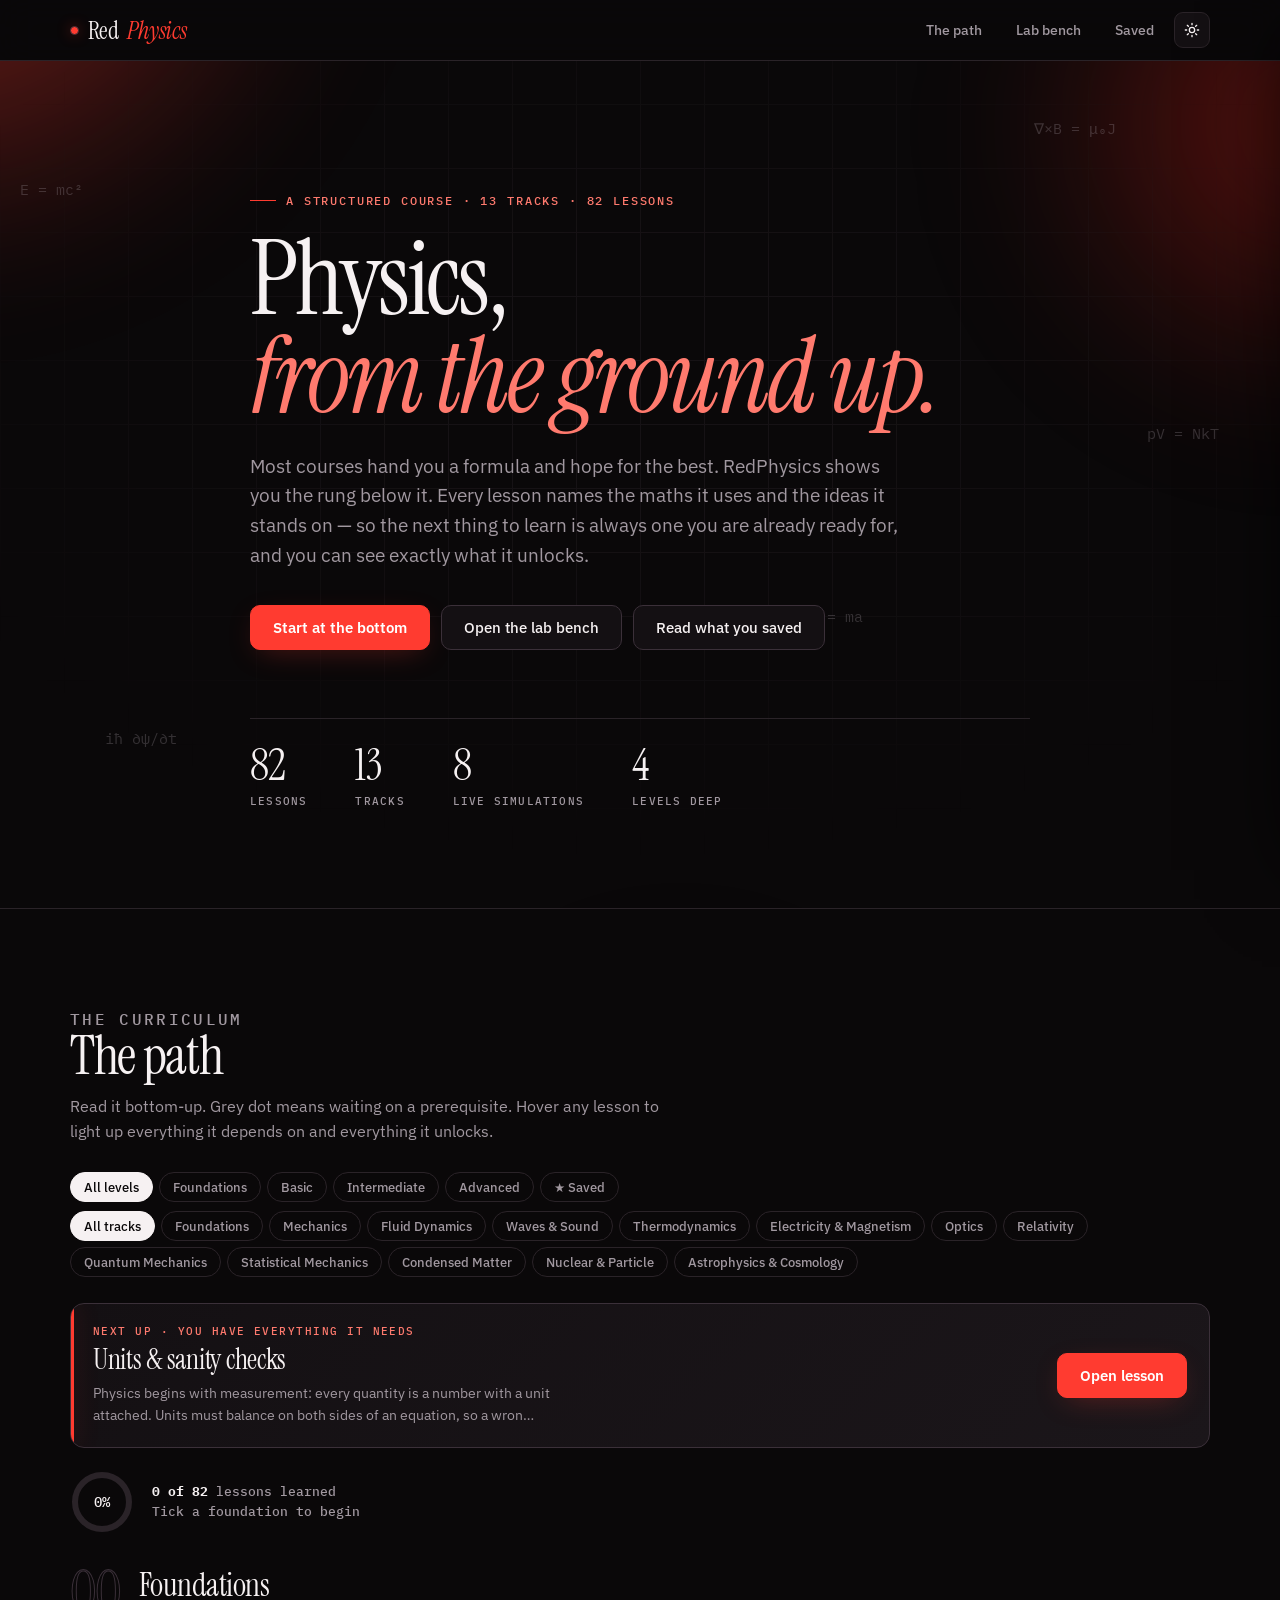
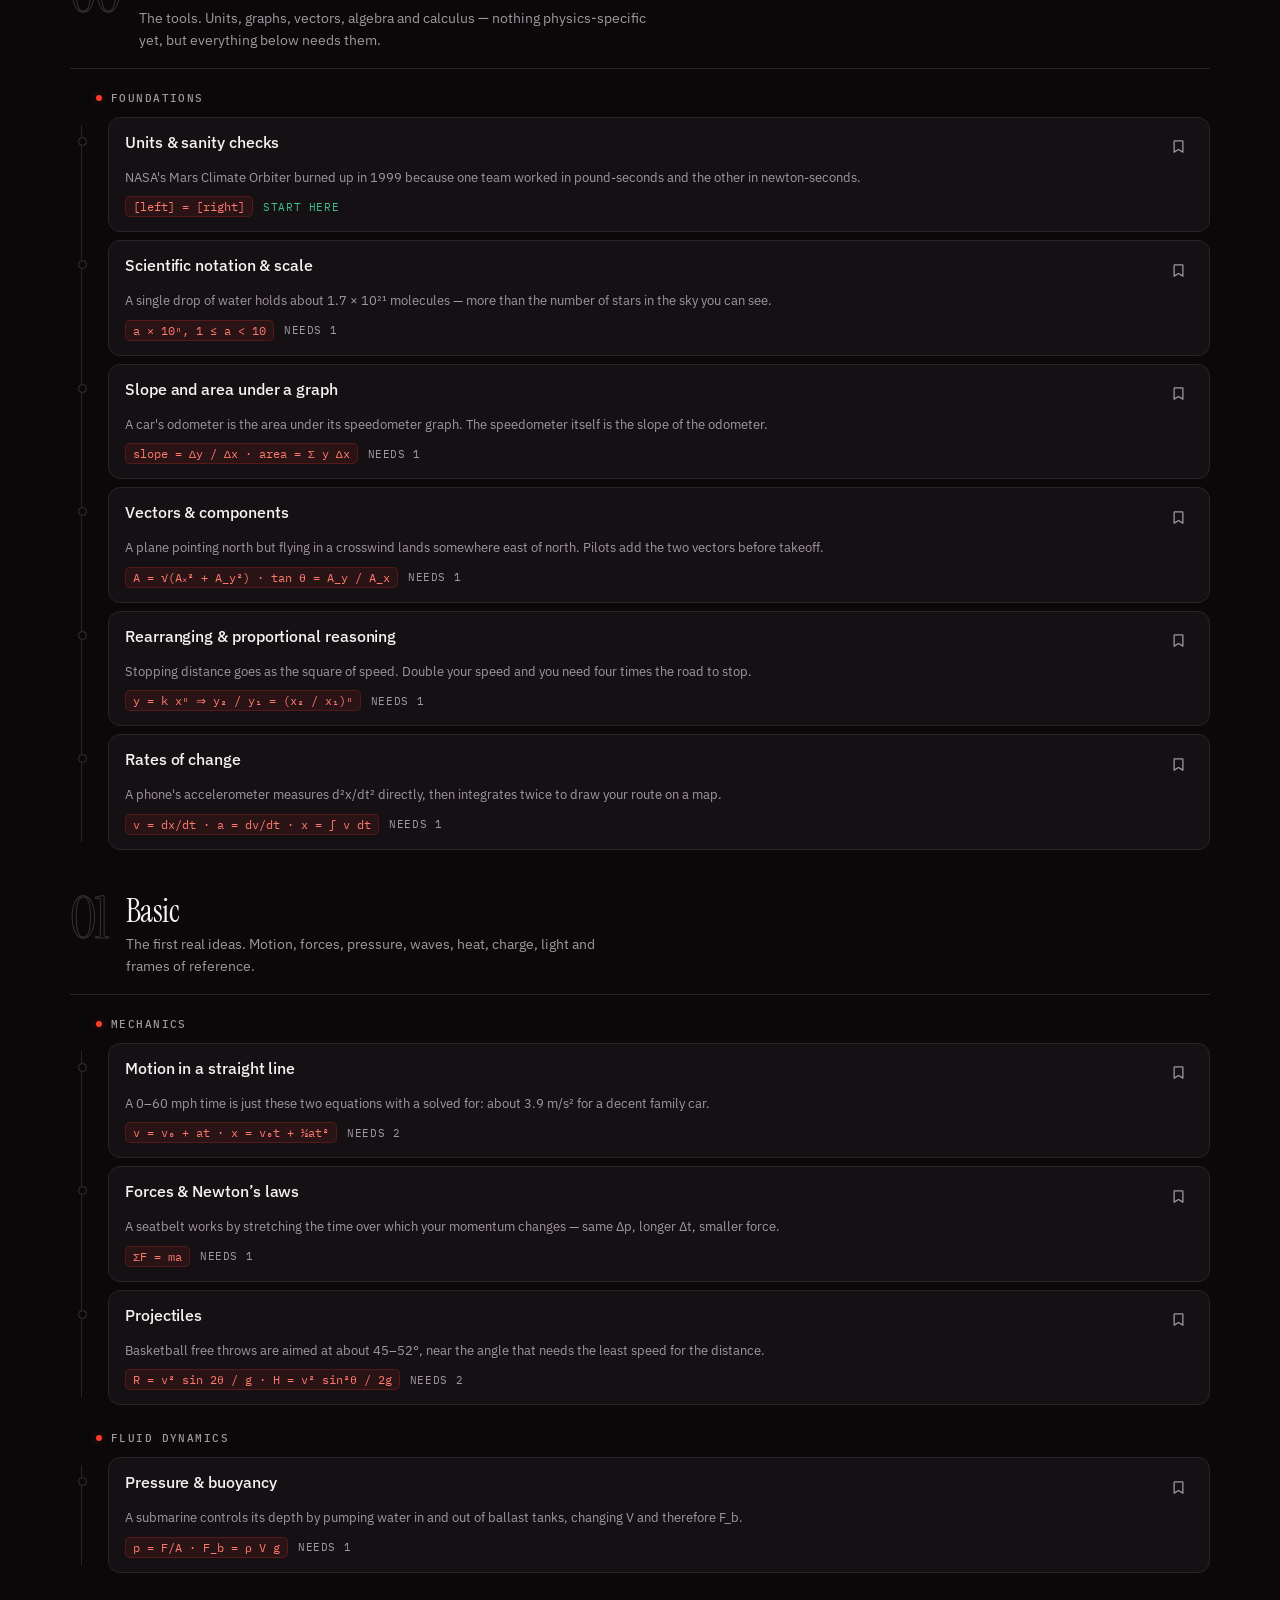
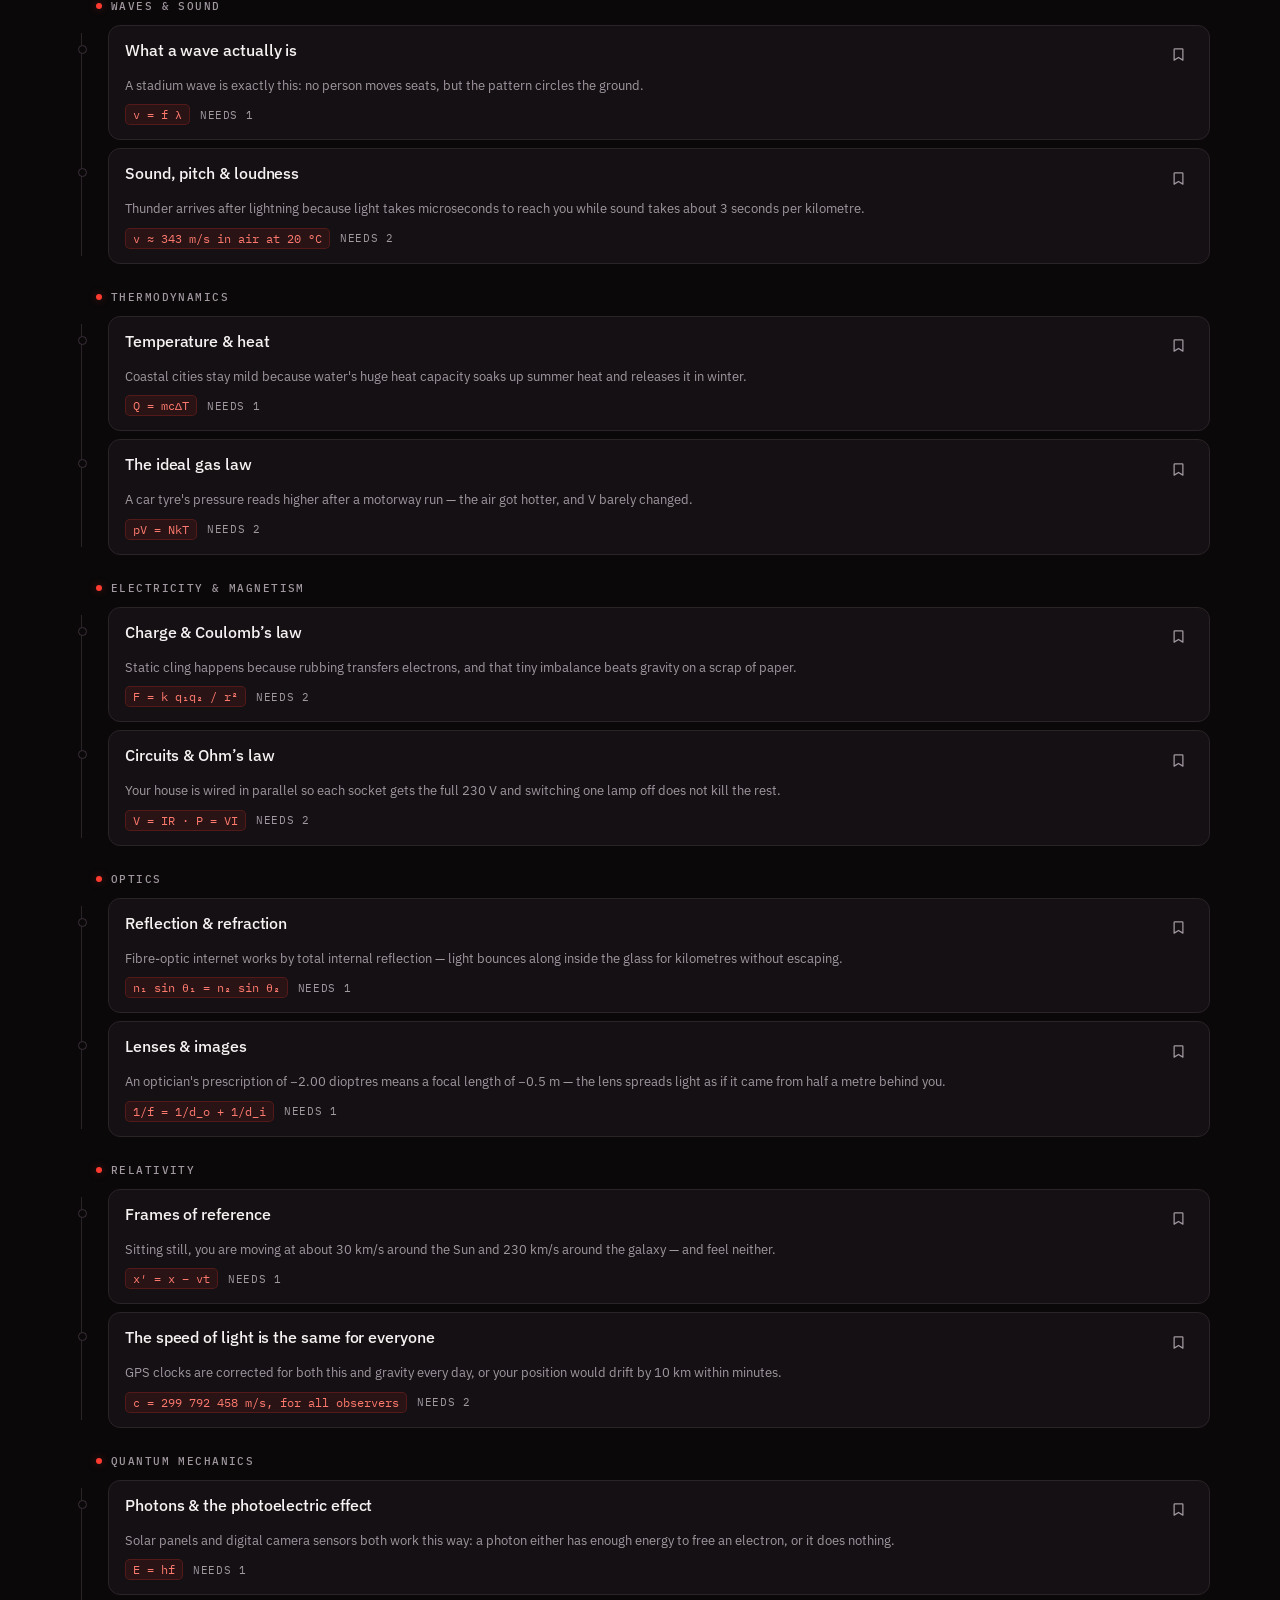
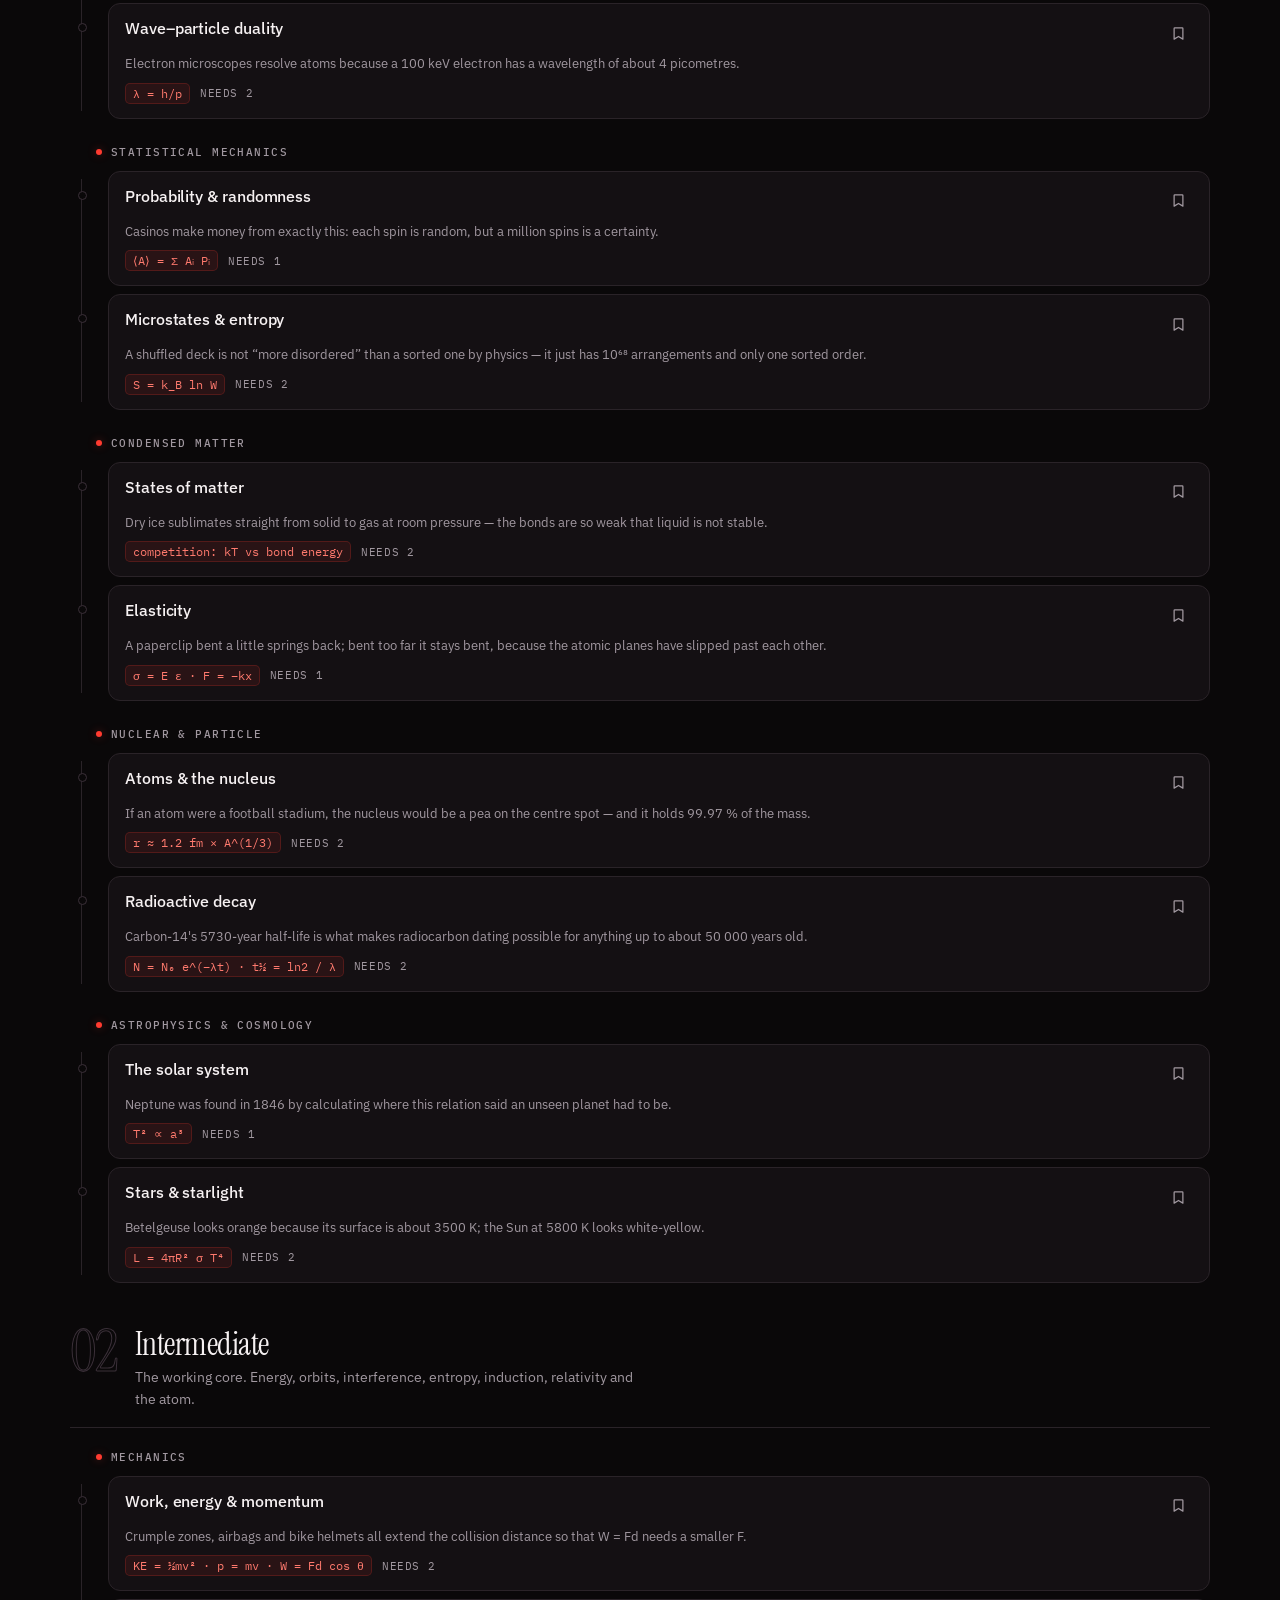
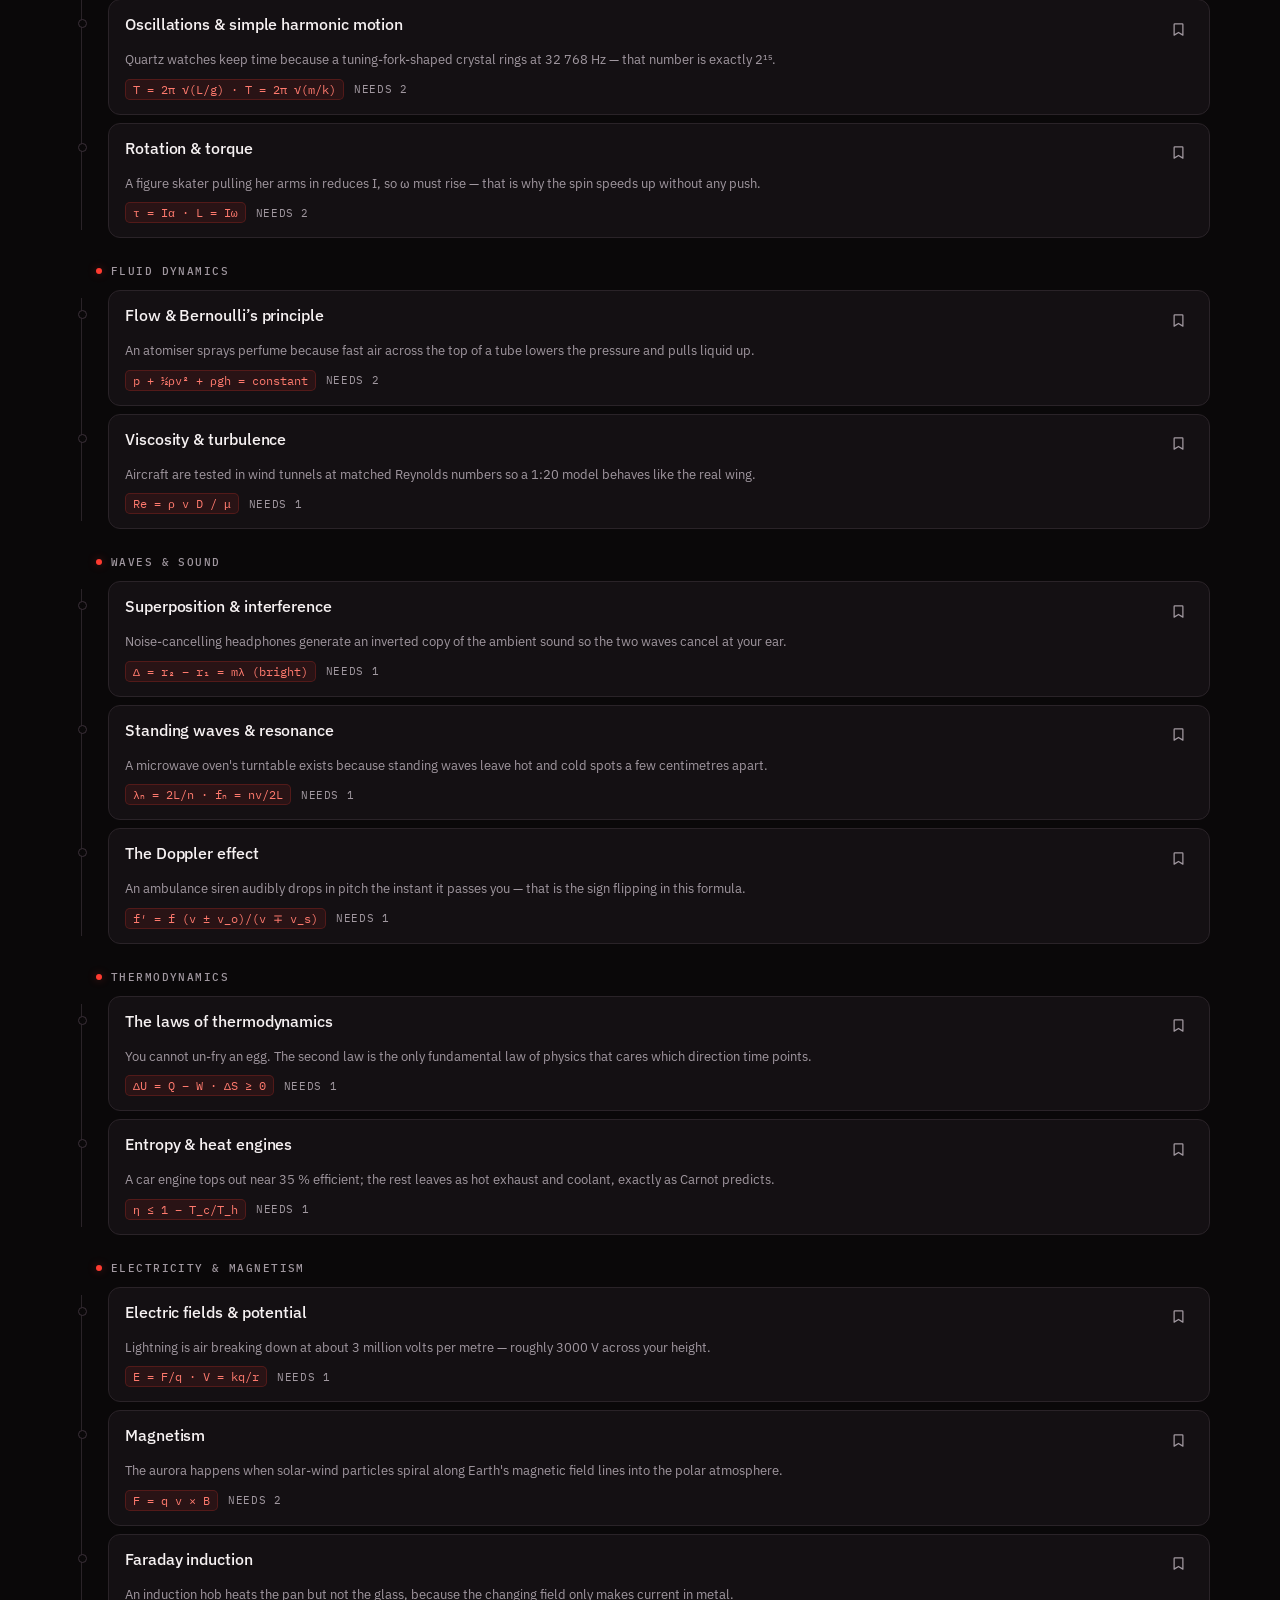
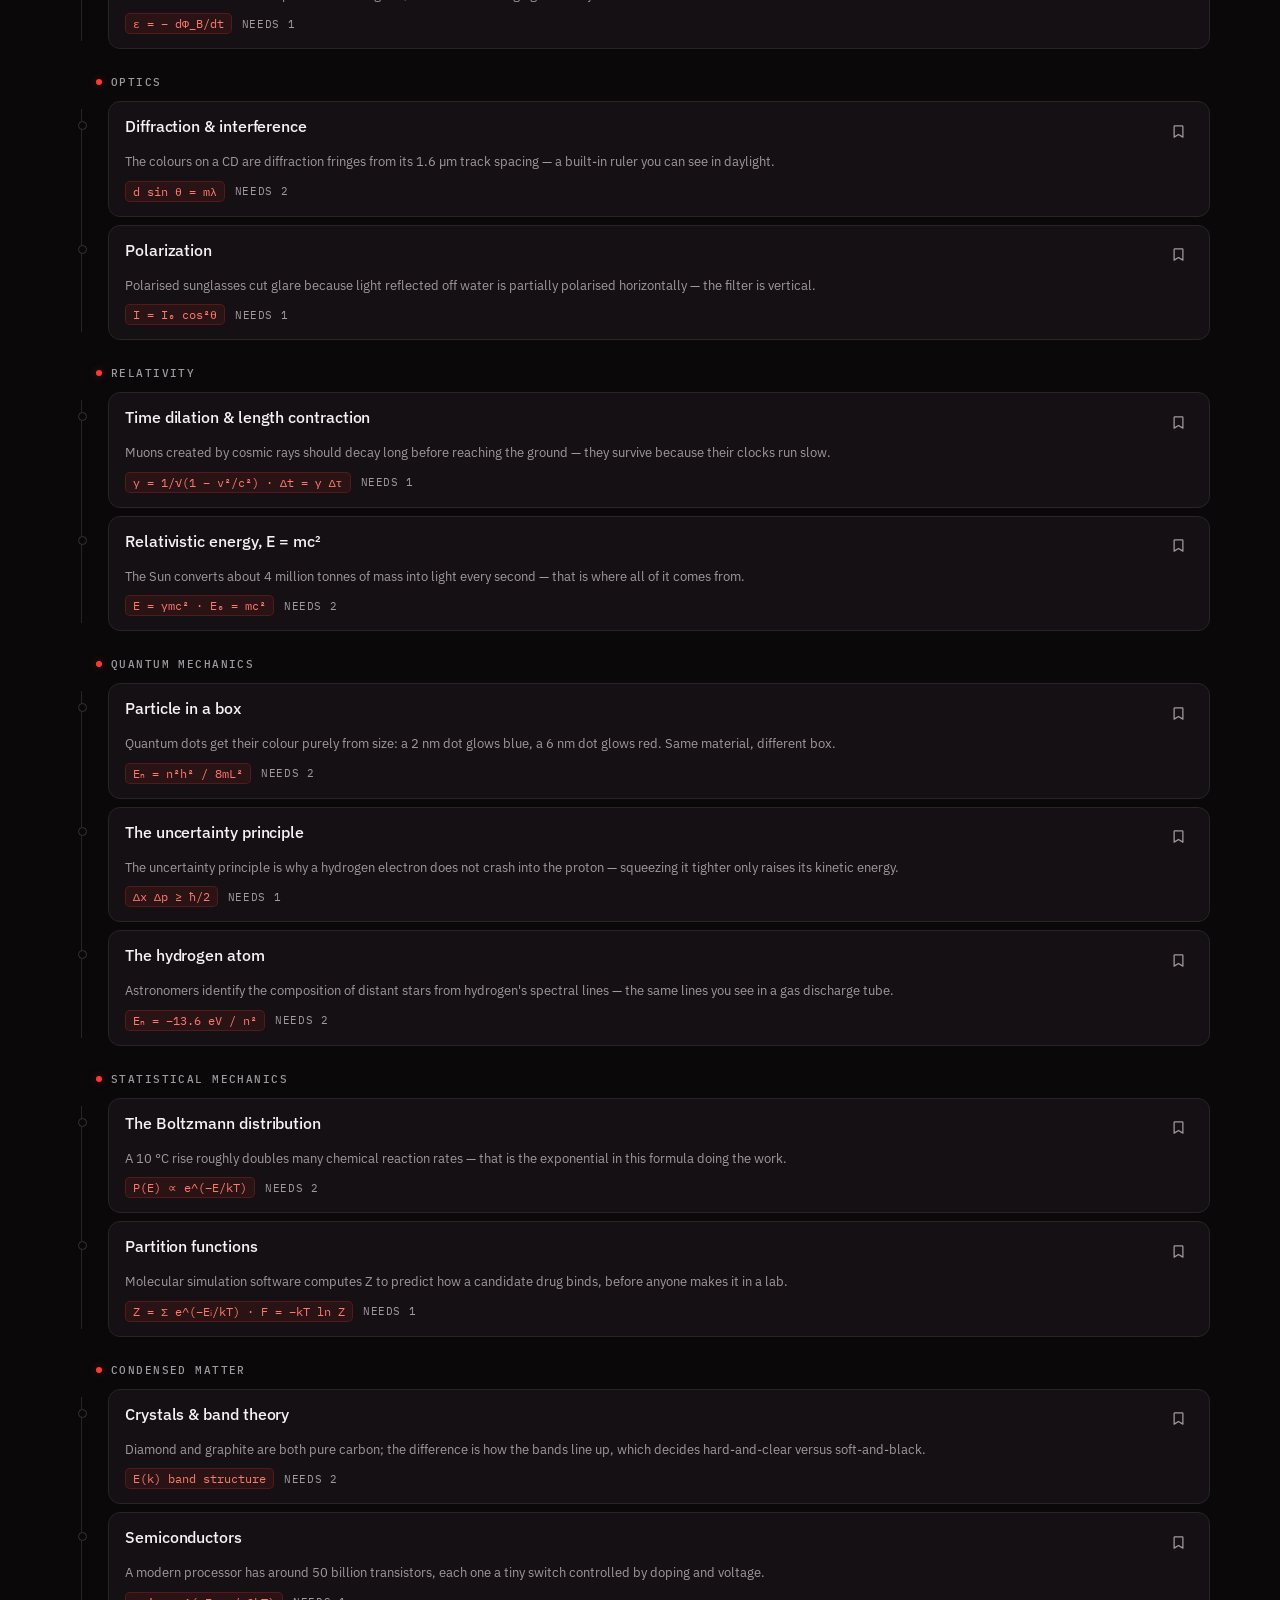
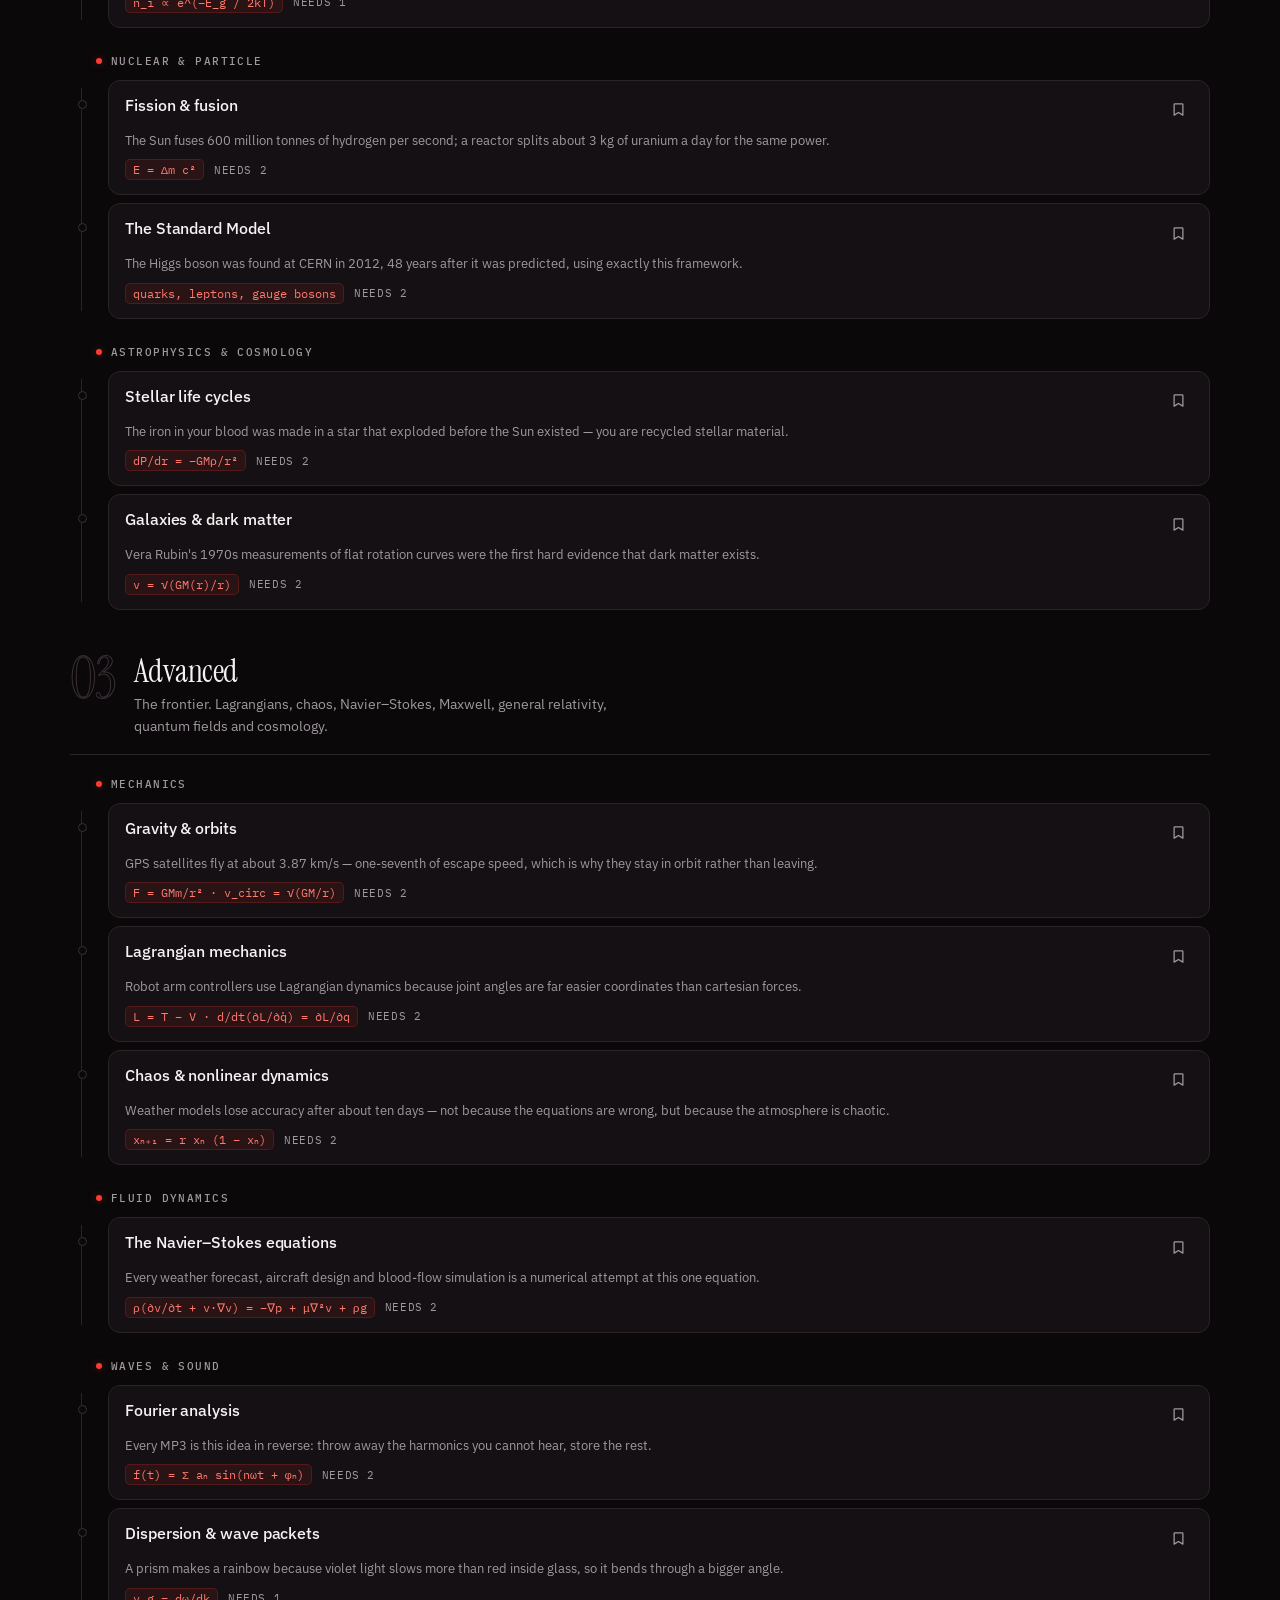
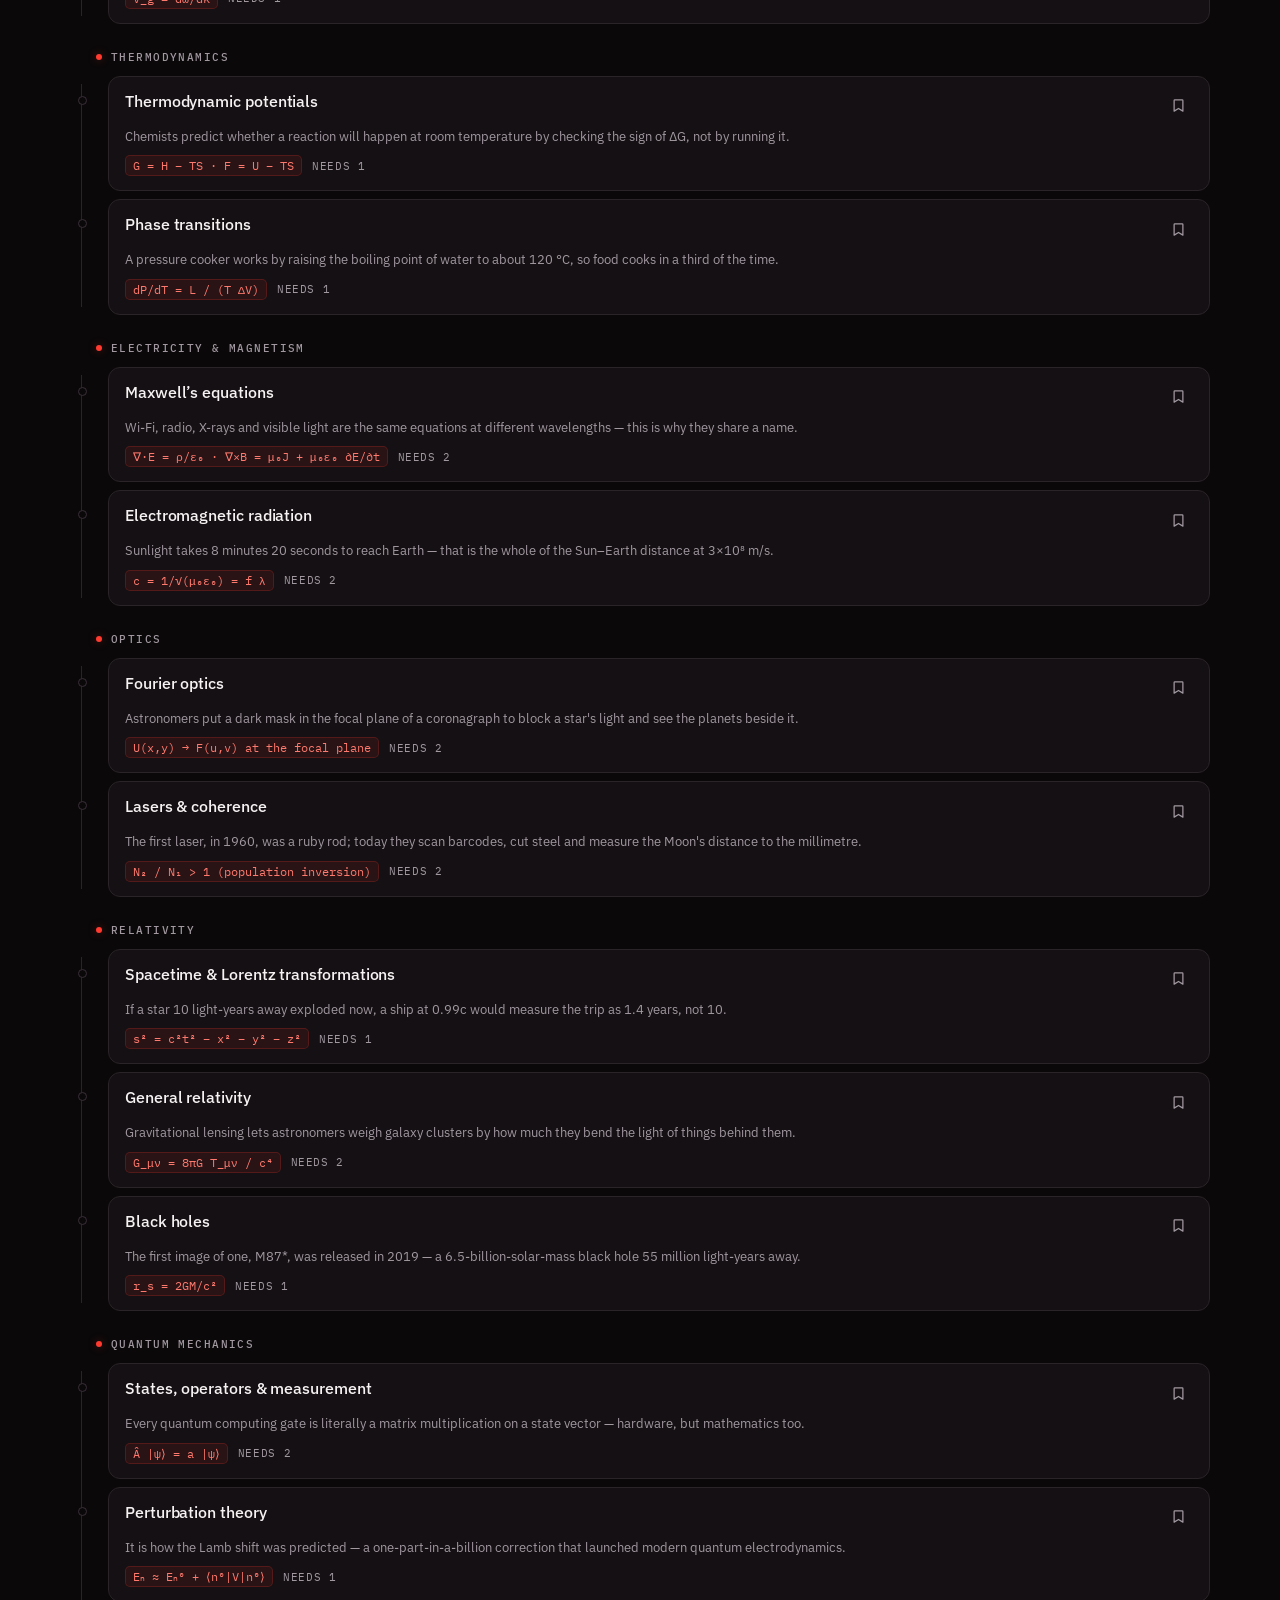
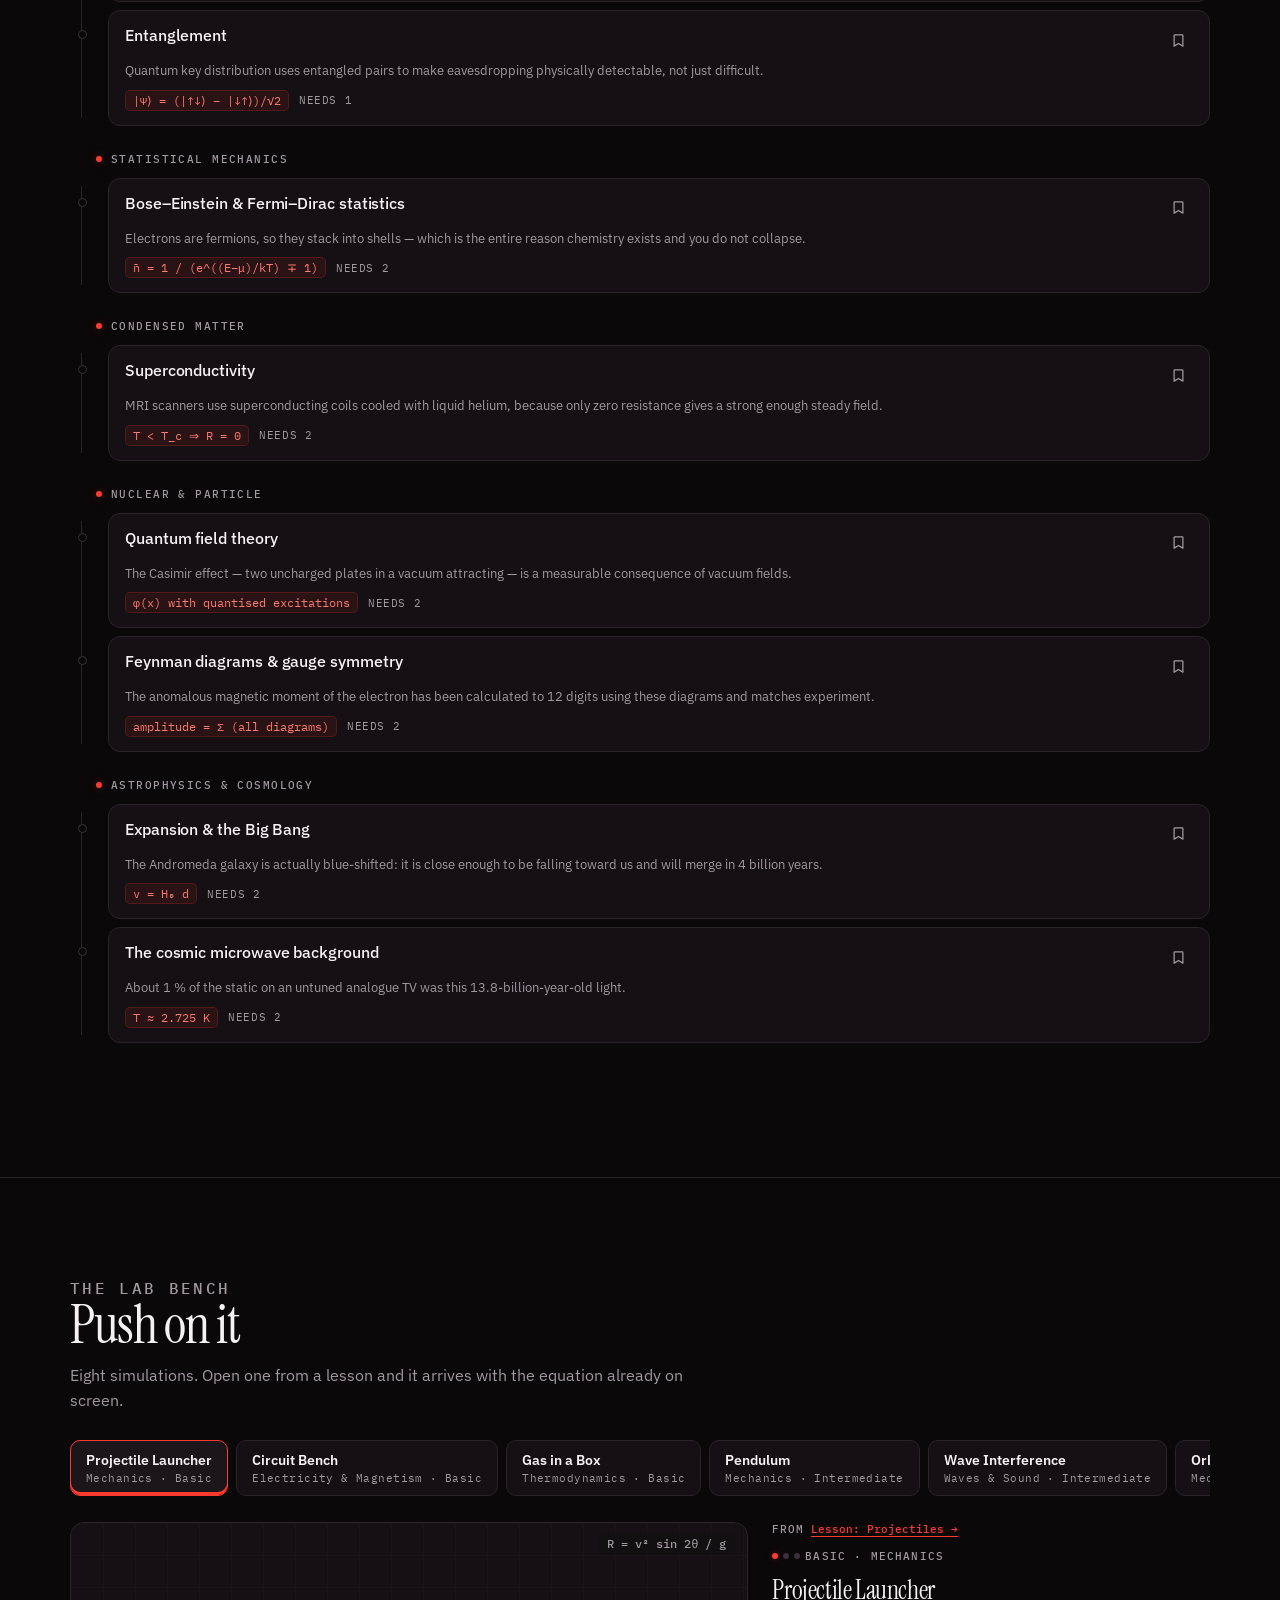
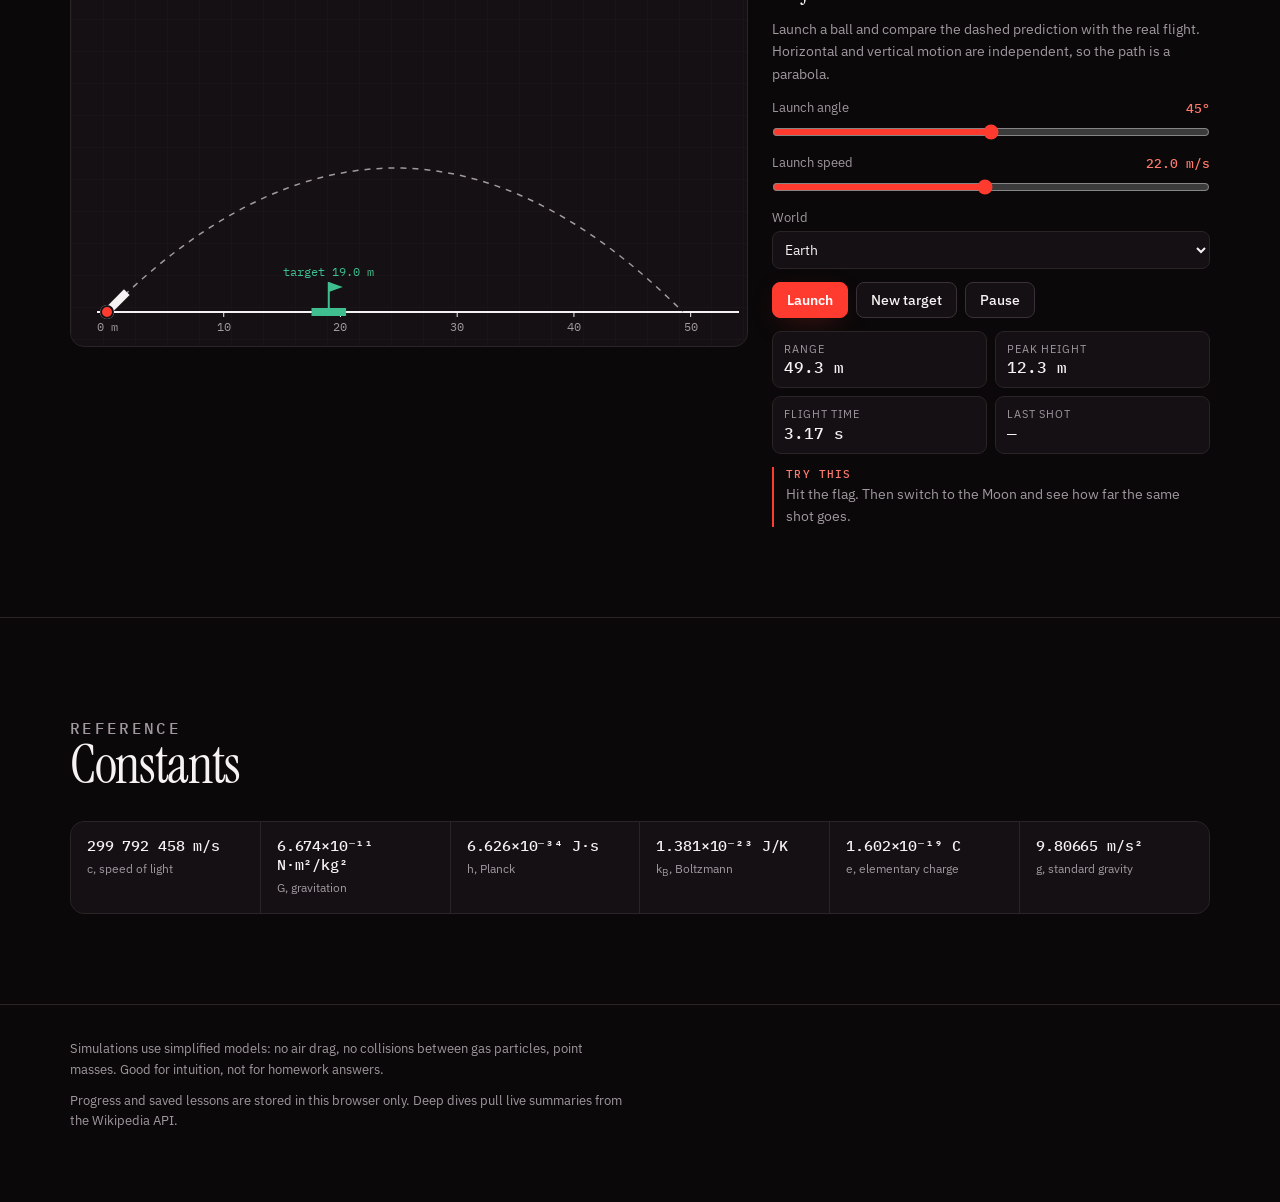
==== index.html @ a1c8ef1d "Add files via upload" ====
<!doctype html>
<html lang="en">
<head>
<meta charset="utf-8">
<meta name="viewport" content="width=device-width,initial-scale=1,viewport-fit=cover">
<title>RedPhysics — physics, from the ground up</title>
<link rel="preconnect" href="https://fonts.googleapis.com">
<link rel="preconnect" href="https://fonts.gstatic.com" crossorigin>
<link href="https://fonts.googleapis.com/css2?family=Instrument+Serif:ital@0;1&family=IBM+Plex+Mono:wght@400;500&family=IBM+Plex+Sans:wght@400;500;600&display=swap" rel="stylesheet">
<link rel="stylesheet" href="style.css">
</head>
<body>
<header class="hdr">
  <div class="wrap hdr-in">
    <a class="brand" href="#top"><span class="dot"></span>Red<em>Physics</em></a>
    <nav>
      <button class="nbtn" data-go="pathsec" type="button">The path</button>
      <button class="nbtn" data-go="labsec" type="button">Lab bench</button>
      <button class="nbtn" id="navSaved" type="button">Saved <span id="savedCount"></span></button>
      <button class="iconbtn" id="themeBtn" type="button" aria-label="Toggle colour theme">
        <svg width="16" height="16" viewBox="0 0 24 24" fill="none" stroke="currentColor" stroke-width="2" stroke-linecap="round"><circle cx="12" cy="12" r="4"/><path d="M12 2v2M12 20v2M2 12h2M20 12h2M5 5l1.5 1.5M17.5 17.5L19 19M19 5l-1.5 1.5M6.5 17.5L5 19"/></svg>
      </button>
    </nav>
  </div>
  <div class="scrollbar" id="scrollbar"></div>
</header>

<main id="top">

<!-- ================= HERO ================= -->
<section class="hero" id="hero">
  <div class="hero-bg" aria-hidden="true">
    <div class="orb o1" data-par="-0.13" data-mx="26" data-my="18"></div>
    <div class="orb o2" data-par="0.2" data-mx="-30" data-my="-14"></div>
    <div class="orb o3" data-par="0.1" data-mx="16" data-my="-22"></div>
    <div class="gridlines" data-par="0.05"></div>
    <span class="glyph" style="left:6%;top:20%" data-par="-0.26" data-mx="34" data-my="22">E = mc²</span>
    <span class="glyph" style="left:78%;top:14%" data-par="-0.34" data-mx="-28" data-my="18">∇×B = μ₀J</span>
    <span class="glyph" style="left:62%;top:62%" data-par="0.18" data-mx="22" data-my="-26">F = ma</span>
    <span class="glyph" style="left:12%;top:74%" data-par="0.24" data-mx="-20" data-my="-16">iħ ∂ψ/∂t</span>
    <span class="glyph" style="left:86%;top:44%" data-par="-0.2" data-mx="30" data-my="14">pV = NkT</span>
  </div>

  <div class="wrap hero-in">
    <p class="eyebrow">A structured course · 13 tracks · 82 lessons</p>
    <h1>Physics,<br><em>from the ground up.</em></h1>
    <p class="lede">Most courses hand you a formula and hope for the best. RedPhysics shows you the rung below it. Every lesson names the maths it uses and the ideas it stands on — so the next thing to learn is always one you are already ready for, and you can see exactly what it unlocks.</p>
    <div class="cta">
      <button class="btn primary" id="startBtn" type="button">Start at the bottom</button>
      <button class="btn" id="labBtn" type="button">Open the lab bench</button>
      <button class="btn" id="savedBtn" type="button">Read what you saved</button>
    </div>
    <div class="stats">
      <div class="stat"><b data-count="82">0</b><span>Lessons</span></div>
      <div class="stat"><b data-count="13">0</b><span>Tracks</span></div>
      <div class="stat"><b data-count="8">0</b><span>Live simulations</span></div>
      <div class="stat"><b data-count="4">0</b><span>Levels deep</span></div>
    </div>
  </div>
</section>

<!-- ================= PATH ================= -->
<section class="blk" id="pathsec">
  <div class="wrap">
    <div class="sec-head rv">
      <div>
        <p class="kicker">The curriculum</p>
        <h2>The path</h2>
        <p>Read it bottom-up. Grey dot means waiting on a prerequisite. Hover any lesson to light up everything it depends on and everything it unlocks.</p>
      </div>
    </div>

    <div class="filters">
      <div class="chiprow" id="levelChips" role="group" aria-label="Filter by level"></div>
      <div class="chiprow" id="fieldChips" role="group" aria-label="Filter by track"></div>
    </div>

    <div class="nextup rv" id="nextup"></div>

    <div class="progwrap">
      <div class="ring">
        <svg width="64" height="64" viewBox="0 0 64 64">
          <circle class="track" cx="32" cy="32" r="27"/>
          <circle class="fill" id="ringFill" cx="32" cy="32" r="27" stroke-dasharray="169.6" stroke-dashoffset="169.6"/>
        </svg>
        <b id="ringPct">0%</b>
      </div>
      <div class="progtext"><b id="progCount">0 of 82</b> lessons learned<br><span id="progSub">Tick a foundation to begin</span></div>
    </div>

    <div id="chapters"></div>
  </div>
</section>

<!-- ================= LAB ================= -->
<section class="blk" id="labsec">
  <div class="wrap">
    <div class="sec-head rv">
      <div>
        <p class="kicker">The lab bench</p>
        <h2>Push on it</h2>
        <p>Eight simulations. Open one from a lesson and it arrives with the equation already on screen.</p>
      </div>
    </div>
    <div class="tabs" id="tabs" role="tablist" aria-label="Choose a lab"></div>
    <div class="lab" id="labmount">
      <div class="stage">
        <canvas id="cv" role="img" aria-label="Interactive simulation"></canvas>
        <div class="formula" id="formula"></div>
      </div>
      <div class="panel">
        <div class="labctx" id="labctx"></div>
        <span class="lvl" id="lvl"></span>
        <h3 id="ltitle"></h3>
        <p id="blurb"></p>
        <div id="controls"></div>
        <div class="btns" id="btns"></div>
        <div class="readouts" id="readouts"></div>
        <p class="try"><b>Try this</b><span id="ltry"></span></p>
      </div>
    </div>
  </div>
</section>

<!-- ================= CONSTANTS ================= -->
<section class="blk">
  <div class="wrap">
    <div class="sec-head rv"><div><p class="kicker">Reference</p><h2>Constants</h2></div></div>
    <div class="consts rv">
      <div><b>299 792 458 m/s</b><span>c, speed of light</span></div>
      <div><b>6.674×10⁻¹¹ N·m²/kg²</b><span>G, gravitation</span></div>
      <div><b>6.626×10⁻³⁴ J·s</b><span>h, Planck</span></div>
      <div><b>1.381×10⁻²³ J/K</b><span>k<sub>B</sub>, Boltzmann</span></div>
      <div><b>1.602×10⁻¹⁹ C</b><span>e, elementary charge</span></div>
      <div><b>9.80665 m/s²</b><span>g, standard gravity</span></div>
    </div>
  </div>
</section>

<footer>
  <div class="wrap">
    <p>Simulations use simplified models: no air drag, no collisions between gas particles, point masses. Good for intuition, not for homework answers.</p>
    <p>Progress and saved lessons are stored in this browser only. Deep dives pull live summaries from the Wikipedia API.</p>
  </div>
</footer>
</main>

<!-- ================= DRAWER ================= -->
<div class="scrim" id="scrim"></div>
<aside class="drawer" id="drawer" role="dialog" aria-modal="true" aria-labelledby="drTitle" aria-hidden="true">
  <div class="dr-head">
    <span class="lvl" id="drLvl"></span>
    <button class="iconbtn" id="drClose" type="button" aria-label="Close lesson">
      <svg width="16" height="16" viewBox="0 0 24 24" fill="none" stroke="currentColor" stroke-width="2" stroke-linecap="round"><path d="M18 6 6 18M6 6l12 12"/></svg>
    </button>
  </div>
  <div class="dr-body">
    <h2 id="drTitle"></h2>
    <p class="dr-field" id="drField"></p>

    <div class="dtabs" role="tablist" aria-label="Lesson sections">
      <button class="dtab" data-tab="idea" role="tab" aria-selected="true" type="button">The idea</button>
      <button class="dtab" data-tab="math" role="tab" aria-selected="false" type="button">The maths</button>
      <button class="dtab" data-tab="real" role="tab" aria-selected="false" type="button">Real world</button>
      <button class="dtab" data-tab="deep" role="tab" aria-selected="false" type="button">Deep dive</button>
    </div>

    <div class="panel-tab on" id="tp-idea">
      <p class="dp" id="dIdea"></p>
      <button class="btn" id="dLabBtn" type="button" style="margin-bottom:20px">Open the simulation for this lesson →</button>
    </div>

    <div class="panel-tab" id="tp-math">
      <div class="eqbox" id="dEq"></div>
      <p class="note" id="dNote"></p>
    </div>

    <div class="panel-tab" id="tp-real">
      <div class="realcard"><h5>Where you actually meet it</h5><p id="dReal"></p></div>
      <p class="note">Every formula above started as somebody trying to explain something they could see. This is that something.</p>
    </div>

    <div class="panel-tab" id="tp-deep">
      <p class="deephint" id="dDeepHint"></p>
      <div id="dDeep"></div>
    </div>

    <div class="pathbox">
      <div>
        <h5>Builds on</h5>
        <div class="chiprow" id="dNeed"></div>
      </div>
      <div>
        <h5>Unlocks</h5>
        <div class="chiprow" id="dUnlock"></div>
      </div>
    </div>
  </div>
  <div class="dr-foot">
    <button class="btn" id="drSave" type="button">Save for later</button>
    <button class="btn" id="drDone" type="button">Mark as learned</button>
  </div>
</aside>
<script src="script.js"></script>
</body>
</html>
---- style.css ----
/* ============ TOKENS ============ */
:root{
  --bg:#0A0809; --bg-2:#0E0B0D; --surface:#141013; --surface-2:#1B161A;
  --ink:#F6F1F2; --muted:#A198A0; --line:#2A2328; --line-2:#3B3039;
  --soft:#1A1418;
  --red:#FF3B30; --red-2:#FF7A6E; --red-deep:#B81E16;
  --glow:rgba(255,59,48,.35);
  --ok:#3FBF8F; --cool:#6E9BFF;
  --f-disp:"Instrument Serif",Georgia,"Times New Roman",serif;
  --f-body:"IBM Plex Sans",system-ui,-apple-system,sans-serif;
  --f-mono:"IBM Plex Mono",ui-monospace,Menlo,Consolas,monospace;
  --r:14px;
  color-scheme:dark;
}
:root[data-theme="light"]{
  --bg:#F7F3F2; --bg-2:#FFFFFF; --surface:#FFFFFF; --surface-2:#FBF6F5;
  --ink:#1A1216; --muted:#6B6068; --line:#E7DEDC; --line-2:#D4C9C7;
  --soft:#EFE7E6;
  --red:#D42A1F; --red-2:#E8544A; --red-deep:#9C1A12;
  --glow:rgba(212,42,31,.16);
  --ok:#1F8A66; --cool:#3A6BD8;
  color-scheme:light;
}
*{box-sizing:border-box}
html{scroll-behavior:smooth;scroll-padding-top:80px}
@media (prefers-reduced-motion:reduce){html{scroll-behavior:auto}}
body{
  margin:0;background:var(--bg);color:var(--ink);
  font:400 15.5px/1.6 var(--f-body);
  -webkit-font-smoothing:antialiased;
  padding-left:env(safe-area-inset-left);padding-right:env(safe-area-inset-right);
  overflow-x:hidden;
}
body.locked{overflow:hidden}
img{max-width:100%}
:focus-visible{outline:2px solid var(--red);outline-offset:3px;border-radius:4px}
.wrap{max-width:1180px;margin-inline:auto;padding-inline:max(20px,env(safe-area-inset-left))}
a{color:inherit}

/* ============ HEADER ============ */
.hdr{
  position:sticky;top:0;z-index:60;
  backdrop-filter:blur(18px) saturate(1.4);
  -webkit-backdrop-filter:blur(18px) saturate(1.4);
  background:color-mix(in srgb,var(--bg) 78%,transparent);
  border-bottom:1px solid var(--line);
  padding-top:env(safe-area-inset-top);
}
.hdr-in{display:flex;align-items:center;justify-content:space-between;gap:14px;height:60px}
.brand{display:flex;align-items:center;gap:9px;font:400 24px var(--f-disp);letter-spacing:-.01em;text-decoration:none}
.brand .dot{width:9px;height:9px;border-radius:50%;background:var(--red);box-shadow:0 0 14px var(--glow);animation:pulse 3s ease-in-out infinite}
@keyframes pulse{0%,100%{transform:scale(1);opacity:1}50%{transform:scale(.72);opacity:.6}}
.brand em{font-style:italic;color:var(--red)}
.hdr nav{display:flex;gap:6px;align-items:center;flex-wrap:wrap}
.nbtn{
  font:500 13.5px var(--f-body);padding:7px 13px;border-radius:8px;border:1px solid transparent;
  background:transparent;color:var(--muted);cursor:pointer;transition:.18s;
}
.nbtn:hover{color:var(--ink);background:var(--surface)}
.nbtn.on{color:var(--ink);border-color:var(--line-2);background:var(--surface)}
.iconbtn{width:36px;height:36px;display:grid;place-items:center;border-radius:9px;border:1px solid var(--line);
  background:var(--surface);color:var(--ink);cursor:pointer;transition:.18s;flex:none}
.iconbtn:hover{border-color:var(--red);color:var(--red)}
.scrollbar{position:absolute;left:0;bottom:-1px;height:2px;background:var(--red);width:0;box-shadow:0 0 10px var(--glow)}

/* ============ HERO ============ */
.hero{position:relative;overflow:hidden;padding:clamp(64px,11vw,132px) 0 clamp(52px,8vw,96px);isolation:isolate}
.hero-bg{position:absolute;inset:-10% -5%;z-index:-1;pointer-events:none}
.orb{position:absolute;border-radius:50%;filter:blur(72px);opacity:.55;will-change:transform}
.o1{width:640px;height:640px;left:-14%;top:-30%;background:radial-gradient(circle at 30% 30%,var(--red),transparent 66%)}
.o2{width:520px;height:520px;right:-12%;top:-6%;background:radial-gradient(circle at 60% 40%,var(--red-deep),transparent 68%);opacity:.5}
.o3{width:420px;height:420px;left:38%;bottom:-38%;background:radial-gradient(circle at 50% 50%,#5a2a6b,transparent 70%);opacity:.32}
.gridlines{
  position:absolute;inset:0;
  background-image:linear-gradient(var(--line) 1px,transparent 1px),linear-gradient(90deg,var(--line) 1px,transparent 1px);
  background-size:64px 64px;
  mask-image:radial-gradient(ellipse 70% 60% at 50% 40%,#000 20%,transparent 78%);
  -webkit-mask-image:radial-gradient(ellipse 70% 60% at 50% 40%,#000 20%,transparent 78%);
  opacity:.42;will-change:transform;
}
.glyph{position:absolute;font:400 15px var(--f-mono);color:var(--muted);opacity:.28;white-space:nowrap;will-change:transform;user-select:none}
.hero-in{position:relative;max-width:820px}
.eyebrow{font:500 11.5px var(--f-mono);letter-spacing:.16em;text-transform:uppercase;color:var(--red-2);margin:0 0 22px;display:flex;align-items:center;gap:10px}
.eyebrow::before{content:"";width:26px;height:1px;background:var(--red);display:block}
h1{font:400 clamp(46px,8.6vw,104px)/.94 var(--f-disp);letter-spacing:-.03em;margin:0;text-wrap:balance}
h1 em{font-style:italic;color:var(--red-2)}
.lede{max-width:60ch;color:var(--muted);font-size:clamp(16px,1.7vw,18.5px);margin:26px 0 0;line-height:1.62}
.cta{display:flex;gap:11px;flex-wrap:wrap;margin-top:34px}
.btn{
  font:500 14.5px var(--f-body);padding:12px 22px;border-radius:10px;border:1px solid var(--line-2);
  background:var(--surface);color:var(--ink);cursor:pointer;transition:.2s;white-space:nowrap;
}
.btn:hover{border-color:var(--ink);transform:translateY(-1px)}
.btn.primary{background:var(--red);border-color:var(--red);color:#fff;font-weight:600;box-shadow:0 8px 30px -10px var(--glow)}
.btn.primary:hover{background:var(--red-2);border-color:var(--red-2);box-shadow:0 12px 40px -10px var(--glow)}
.stats{display:flex;gap:clamp(20px,4vw,48px);flex-wrap:wrap;margin-top:clamp(44px,6vw,68px);
  border-top:1px solid var(--line);padding-top:24px}
.stat b{display:block;font:400 clamp(30px,4.4vw,44px)/1 var(--f-disp);letter-spacing:-.02em;font-variant-numeric:tabular-nums}
.stat span{font:500 11px var(--f-mono);letter-spacing:.11em;text-transform:uppercase;color:var(--muted)}

/* ============ SECTIONS ============ */
section.blk{padding:clamp(52px,8vw,90px) 0;border-top:1px solid var(--line)}
.sec-head{display:flex;justify-content:space-between;align-items:flex-end;gap:24px;flex-wrap:wrap;margin-bottom:28px}
.sec-head h2{font:400 clamp(32px,5vw,54px)/1.02 var(--f-disp);letter-spacing:-.025em;margin:0}
.sec-head p{margin:10px 0 0;color:var(--muted);max-width:62ch;font-size:15.5px}
.kicker{font:500 11px var(--f-mono);letter-spacing:.15em;text-transform:uppercase;color:var(--red-2);margin:0 0 12px}

/* ============ FILTERS ============ */
.filters{display:flex;flex-direction:column;gap:9px;margin-bottom:26px}
.chiprow{display:flex;flex-wrap:wrap;gap:6px}
.chip{
  font:500 12.5px var(--f-body);padding:6px 13px;border-radius:999px;
  border:1px solid var(--line);background:transparent;color:var(--muted);
  cursor:pointer;transition:.18s;white-space:nowrap;
}
.chip:hover{color:var(--ink);border-color:var(--line-2)}
.chip[aria-pressed="true"]{background:var(--ink);color:var(--bg);border-color:var(--ink)}
.chip.savedchip[aria-pressed="true"]{background:var(--red);border-color:var(--red);color:#fff}

/* ============ NEXT UP ============ */
.nextup{
  position:relative;display:flex;flex-wrap:wrap;gap:18px;justify-content:space-between;align-items:center;
  background:linear-gradient(135deg,var(--surface),var(--surface-2));
  border:1px solid var(--line-2);border-radius:var(--r);padding:20px 22px;margin-bottom:22px;overflow:hidden;
}
.nextup::before{content:"";position:absolute;left:0;top:0;bottom:0;width:3px;background:var(--red);box-shadow:0 0 22px var(--glow)}
.nextup .nlabel{font:500 10.5px var(--f-mono);letter-spacing:.14em;text-transform:uppercase;color:var(--red-2);margin-bottom:6px;display:block}
.nextup h3{font:400 clamp(22px,2.6vw,28px)/1.15 var(--f-disp);letter-spacing:-.01em;margin:0 0 6px}
.nextup p{margin:0;color:var(--muted);font-size:14px;max-width:58ch}

/* ============ PROGRESS ============ */
.progwrap{display:flex;align-items:center;gap:18px;margin-bottom:34px;flex-wrap:wrap}
.ring{position:relative;width:64px;height:64px;flex:none}
.ring svg{transform:rotate(-90deg);display:block}
.ring .track{stroke:var(--line);stroke-width:6;fill:none}
.ring .fill{stroke:var(--red);stroke-width:6;fill:none;stroke-linecap:round;transition:stroke-dashoffset .7s cubic-bezier(.2,.8,.2,1);filter:drop-shadow(0 0 6px var(--glow))}
.ring b{position:absolute;inset:0;display:grid;place-items:center;font:500 14px var(--f-mono);font-variant-numeric:tabular-nums}
.progtext{font:500 13px var(--f-mono);color:var(--muted);line-height:1.5}
.progtext b{color:var(--ink)}

/* ============ PATH / CHAPTERS ============ */
.chapter{margin-bottom:44px;animation:rise .5s cubic-bezier(.2,.8,.2,1) both}
@keyframes rise{from{opacity:0;transform:translateY(18px)}to{opacity:1;transform:none}}
.chap-head{display:flex;gap:18px;align-items:flex-start;margin-bottom:22px;padding-bottom:16px;border-bottom:1px solid var(--line)}
.chap-num{
  font:400 clamp(38px,5vw,58px)/.85 var(--f-disp);color:transparent;
  -webkit-text-stroke:1px var(--line-2);flex:none;letter-spacing:-.03em;
}
.chap-head h3{font:400 clamp(24px,3vw,32px)/1.1 var(--f-disp);letter-spacing:-.015em;margin:0 0 4px}
.chap-head p{margin:0;color:var(--muted);font-size:14px;max-width:64ch}

.fgroup{margin-bottom:26px}
.fgroup-h{
  display:flex;align-items:center;gap:9px;font:500 11px var(--f-mono);
  letter-spacing:.13em;text-transform:uppercase;color:var(--muted);margin:0 0 12px 26px;
}
.fgroup-h::before{content:"";width:6px;height:6px;border-radius:50%;background:var(--red);box-shadow:0 0 8px var(--glow)}
.nodelist{position:relative;display:flex;flex-direction:column;gap:8px}
.nodelist::before{content:"";position:absolute;left:11px;top:8px;bottom:8px;width:1px;background:var(--line);z-index:0}

.node{position:relative;display:grid;grid-template-columns:24px minmax(0,1fr);gap:14px;cursor:pointer;transition:opacity .25s,filter .25s}
.rail{position:relative;display:flex;justify-content:center;padding-top:20px}
.dot{
  width:9px;height:9px;border-radius:50%;background:var(--bg);border:1.5px solid var(--line-2);
  position:relative;z-index:1;transition:.25s;flex:none;
}
.node:hover .dot{border-color:var(--red);background:var(--red);box-shadow:0 0 0 4px var(--glow);transform:scale(1.15)}
.node.done .dot{background:var(--ok);border-color:var(--ok);box-shadow:0 0 0 3px color-mix(in srgb,var(--ok) 22%,transparent)}

.card{
  background:var(--surface);border:1px solid var(--line);border-radius:12px;
  padding:14px 16px;min-width:0;transition:.22s cubic-bezier(.2,.8,.2,1);
}
.node:hover .card{border-color:var(--line-2);transform:translateX(4px);background:var(--surface-2)}
.card .top{display:flex;align-items:flex-start;gap:10px;justify-content:space-between}
.card h4{font:500 15.5px/1.35 var(--f-body);margin:0;letter-spacing:-.005em;min-width:0}
.node.done .card h4{color:var(--muted);text-decoration:line-through;text-decoration-thickness:1px;text-underline-offset:3px}
.card .real{font-size:13px;color:var(--muted);margin:6px 0 0;line-height:1.5;
  display:-webkit-box;-webkit-line-clamp:2;-webkit-box-orient:vertical;overflow:hidden}
.card .foot{display:flex;align-items:center;gap:10px;margin-top:9px;flex-wrap:wrap}
.card code{
  font:400 11.5px var(--f-mono);color:var(--red-2);background:color-mix(in srgb,var(--red) 9%,transparent);
  border:1px solid color-mix(in srgb,var(--red) 20%,transparent);
  padding:2px 7px;border-radius:5px;white-space:nowrap;overflow:hidden;text-overflow:ellipsis;max-width:100%;
}
.card .needs{font:400 10.5px var(--f-mono);letter-spacing:.06em;text-transform:uppercase;color:var(--muted);white-space:nowrap}
.card .needs.root{color:var(--ok)}
.svbtn{
  flex:none;width:30px;height:30px;display:grid;place-items:center;border-radius:8px;
  border:1px solid transparent;background:transparent;color:var(--muted);cursor:pointer;transition:.18s;
}
.svbtn:hover{color:var(--red);border-color:var(--line-2);background:var(--surface-2)}
.svbtn.on{color:var(--red);border-color:color-mix(in srgb,var(--red) 40%,transparent);background:color-mix(in srgb,var(--red) 12%,transparent)}
.svbtn.on svg{fill:currentColor}

/* hover-relation highlighting */
#chapters.hovering .node{opacity:.24;filter:saturate(.3)}
#chapters.hovering .node.hl-self,#chapters.hovering .node.hl-anc,#chapters.hovering .node.hl-desc{opacity:1;filter:none}
.node.hl-anc .card{border-color:color-mix(in srgb,var(--ok) 45%,transparent)}
.node.hl-anc .dot{border-color:var(--ok);background:var(--ok)}
.node.hl-desc .card{border-color:color-mix(in srgb,var(--cool) 45%,transparent)}
.node.hl-desc .dot{border-color:var(--cool);background:var(--cool)}
.node.hl-self .card{border-color:var(--red);box-shadow:0 0 0 1px var(--red),0 12px 34px -18px var(--glow)}

.empty{color:var(--muted);font-size:14px;padding:28px;text-align:center;border:1px dashed var(--line);border-radius:var(--r)}

/* ============ LAB ============ */
.tabs{display:flex;gap:8px;overflow-x:auto;padding-bottom:8px;margin-bottom:18px;scrollbar-width:thin}
.tab{
  flex:none;text-align:left;padding:10px 15px;border:1px solid var(--line);background:var(--surface);
  border-radius:10px;cursor:pointer;display:flex;flex-direction:column;gap:2px;color:var(--ink);
  font:600 13.5px var(--f-body);transition:.18s;
}
.tab small{font:400 10.5px var(--f-mono);color:var(--muted);letter-spacing:.04em}
.tab:hover{border-color:var(--line-2);transform:translateY(-1px)}
.tab[aria-selected="true"]{border-color:var(--red);box-shadow:inset 0 -3px 0 var(--red);background:var(--surface-2)}
.lab{display:grid;grid-template-columns:minmax(0,1.55fr) minmax(0,1fr);gap:24px;align-items:start}
.stage{position:relative;background:var(--surface);border:1px solid var(--line);border-radius:var(--r);overflow:hidden;min-width:0}
.stage canvas{display:block;width:100%;height:auto;aspect-ratio:16/10;max-width:100%}
.formula{position:absolute;right:12px;top:10px;font:500 12px var(--f-mono);color:var(--muted);
  background:color-mix(in srgb,var(--surface) 88%,transparent);padding:3px 9px;border-radius:6px;max-width:70%;text-align:right}
.panel{display:flex;flex-direction:column;gap:13px;min-width:0}
.panel h3{font:400 26px/1.1 var(--f-disp);letter-spacing:-.015em;margin:0}
.panel p{margin:0}
.labctx{font:500 10.5px var(--f-mono);letter-spacing:.09em;text-transform:uppercase;color:var(--muted);display:flex;gap:7px;align-items:center;flex-wrap:wrap}
.labctx button{font:inherit;background:none;border:0;padding:0;color:var(--red);cursor:pointer;text-decoration:underline;text-underline-offset:3px}
#blurb{color:var(--muted);font-size:14px}
#controls{display:flex;flex-direction:column;gap:10px}
.ctl{display:grid;grid-template-columns:1fr auto;gap:2px 10px;align-items:center}
.ctl label{font-size:13px;color:var(--muted)}
.ctl output{font:500 13px var(--f-mono);font-variant-numeric:tabular-nums;color:var(--red-2)}
.ctl input[type=range]{grid-column:1/-1;width:100%;accent-color:var(--red);margin:3px 0}
.ctl select{grid-column:1/-1;font:400 14px var(--f-body);padding:8px;border-radius:8px;border:1px solid var(--line);background:var(--surface);color:var(--ink)}
.btns{display:flex;flex-wrap:wrap;gap:8px}
.btns .btn{padding:8px 14px;font-size:13.5px;border-radius:8px}
.readouts{display:grid;grid-template-columns:repeat(2,minmax(0,1fr));gap:8px}
.ro{background:var(--surface);border:1px solid var(--line);border-radius:9px;padding:9px 11px;min-width:0}
.ro span{display:block;font-size:10.5px;letter-spacing:.08em;text-transform:uppercase;color:var(--muted)}
.ro b{display:block;font:500 15.5px/1.35 var(--f-mono);font-variant-numeric:tabular-nums;overflow-wrap:anywhere}
.sw{display:inline-block;width:11px;height:11px;border-radius:3px;margin-left:6px;vertical-align:-1px}
.try{display:flex;flex-direction:column;gap:3px;font-size:13.5px;color:var(--muted);
  border-left:2px solid var(--red);padding-left:12px}
.try b{font:500 10.5px var(--f-mono);letter-spacing:.11em;text-transform:uppercase;color:var(--red-2)}
.lvl{display:inline-flex;align-items:center;gap:5px;font:500 10.5px var(--f-mono);letter-spacing:.11em;text-transform:uppercase;color:var(--muted)}
.pip{width:6px;height:6px;border-radius:50%;background:var(--line-2);display:inline-block}
.pip.on{background:var(--red);box-shadow:0 0 6px var(--glow)}

/* ============ CONSTANTS / FOOTER ============ */
.consts{display:grid;grid-template-columns:repeat(auto-fit,minmax(160px,1fr));gap:1px;background:var(--line);border:1px solid var(--line);border-radius:var(--r);overflow:hidden}
.consts div{background:var(--surface);padding:14px 16px;min-width:0}
.consts b{display:block;font:500 15px var(--f-mono);overflow-wrap:anywhere;letter-spacing:-.01em}
.consts span{font-size:12px;color:var(--muted)}
footer{border-top:1px solid var(--line);padding:34px 0 60px;color:var(--muted);font-size:13px}
footer p{max-width:70ch;margin:0 0 10px}

/* ============ DRAWER ============ */
.scrim{position:fixed;inset:0;background:rgba(5,3,4,.62);backdrop-filter:blur(4px);
  opacity:0;pointer-events:none;transition:opacity .3s;z-index:90}
.scrim.on{opacity:1;pointer-events:auto}
.drawer{
  position:fixed;top:0;right:0;bottom:0;width:min(560px,100vw);z-index:100;
  background:var(--bg-2);border-left:1px solid var(--line-2);
  display:flex;flex-direction:column;
  transform:translateX(102%);transition:transform .38s cubic-bezier(.32,.72,0,1);
  box-shadow:-30px 0 80px -30px rgba(0,0,0,.8);
  padding-top:env(safe-area-inset-top);
}
.drawer.on{transform:none}
.dr-head{display:flex;align-items:center;justify-content:space-between;gap:12px;padding:14px 22px;border-bottom:1px solid var(--line);flex:none}
.dr-body{flex:1;overflow-y:auto;padding:24px 22px 32px;overscroll-behavior:contain}
.dr-body h2{font:400 clamp(28px,4vw,40px)/1.04 var(--f-disp);letter-spacing:-.025em;margin:0 0 6px}
.dr-field{font:500 11px var(--f-mono);letter-spacing:.12em;text-transform:uppercase;color:var(--red-2);margin:0 0 18px}
.dtabs{display:flex;gap:4px;border-bottom:1px solid var(--line);margin-bottom:20px;overflow-x:auto}
.dtab{font:500 13px var(--f-body);padding:9px 12px;border:0;background:none;color:var(--muted);cursor:pointer;
  border-bottom:2px solid transparent;margin-bottom:-1px;white-space:nowrap;transition:.18s}
.dtab:hover{color:var(--ink)}
.dtab[aria-selected="true"]{color:var(--ink);border-bottom-color:var(--red)}
.panel-tab{display:none;animation:fade .25s ease both}
.panel-tab.on{display:block}
@keyframes fade{from{opacity:0;transform:translateY(6px)}to{opacity:1;transform:none}}
.dp{font-size:16px;line-height:1.65;margin:0 0 18px;max-width:64ch}
.eqbox{font:500 15px/1.6 var(--f-mono);background:var(--surface);border:1px solid var(--line);
  border-left:3px solid var(--red);border-radius:9px;padding:15px 17px;overflow-wrap:anywhere;margin:0 0 14px}
.note{font-size:14px;color:var(--muted);margin:0 0 18px;max-width:62ch}
.realcard{background:linear-gradient(135deg,var(--surface),var(--surface-2));border:1px solid var(--line-2);
  border-radius:11px;padding:16px 18px;margin:0 0 16px}
.realcard h5{font:500 10.5px var(--f-mono);letter-spacing:.13em;text-transform:uppercase;color:var(--red-2);margin:0 0 8px}
.realcard p{margin:0;font-size:15px;line-height:1.6}
.pathbox{display:grid;grid-template-columns:1fr;gap:16px;border-top:1px solid var(--line);padding-top:18px;margin-top:6px}
.pathbox h5{font:500 10.5px var(--f-mono);letter-spacing:.13em;text-transform:uppercase;color:var(--muted);margin:0 0 8px}
.cbtn{font:500 12.5px var(--f-body);padding:5px 11px;border-radius:999px;border:1px solid var(--line);
  background:var(--surface);color:var(--ink);cursor:pointer;text-align:left;transition:.16s}
.cbtn:hover{border-color:var(--red);color:var(--red)}
.cbtn.done{border-color:color-mix(in srgb,var(--ok) 50%,transparent);color:var(--ok)}
.none{font-size:12.5px;color:var(--muted);font-style:italic}
.dr-foot{display:flex;gap:9px;padding:14px 22px calc(14px + env(safe-area-inset-bottom));border-top:1px solid var(--line);flex:none;background:var(--bg-2)}
.dr-foot .btn{flex:1;padding:11px 14px;font-size:14px;text-align:center}
.btn.onred{background:var(--red);border-color:var(--red);color:#fff}
.btn.onok{border-color:var(--ok);color:var(--ok)}
.wikip{font-size:15px;line-height:1.65;color:var(--ink);margin:0 0 14px}
.wikiimg{width:100%;border-radius:10px;border:1px solid var(--line);margin:0 0 16px;display:block;max-height:220px;object-fit:cover}
.wikilink{display:inline-block;font:500 13px var(--f-mono);color:var(--red);text-decoration:none;border-bottom:1px solid currentColor;padding-bottom:1px;margin-top:4px}
.wikilink:hover{color:var(--red-2)}
.skel{display:flex;flex-direction:column;gap:10px}
.skel div{height:14px;border-radius:6px;background:linear-gradient(90deg,var(--surface),var(--surface-2),var(--surface));
  background-size:200% 100%;animation:shimmer 1.3s linear infinite}
.skel div:nth-child(2){width:92%} .skel div:nth-child(3){width:74%} .skel div:nth-child(4){width:85%}
@keyframes shimmer{from{background-position:200% 0}to{background-position:-200% 0}}
.deephint{font:400 12.5px var(--f-mono);color:var(--muted);margin:0 0 14px;letter-spacing:.03em}

/* ============ REVEAL ============ */
.rv{opacity:0;transform:translateY(22px);transition:opacity .65s cubic-bezier(.2,.8,.2,1),transform .65s cubic-bezier(.2,.8,.2,1)}
.rv.in{opacity:1;transform:none}

/* ============ RESPONSIVE ============ */
@media (max-width:900px){.lab{grid-template-columns:minmax(0,1fr)}}
@media (max-width:640px){
  .hdr-in{height:56px}
  .brand{font-size:21px}
  .nbtn{padding:6px 9px;font-size:12.5px}
  .stage canvas{aspect-ratio:4/3.3}
  .formula{font-size:11px}
  .chap-head{gap:12px}
  .card .real{-webkit-line-clamp:1}
  .readouts{grid-template-columns:repeat(2,minmax(0,1fr))}
  .dr-body{padding:20px 16px 28px}
  .dr-head,.dr-foot{padding-left:16px;padding-right:16px}
}
@media (prefers-reduced-motion:reduce){
  *{animation-duration:.001ms!important;transition-duration:.001ms!important}
  .rv{opacity:1;transform:none}
  .orb,.gridlines,.glyph{transform:none!important}
}
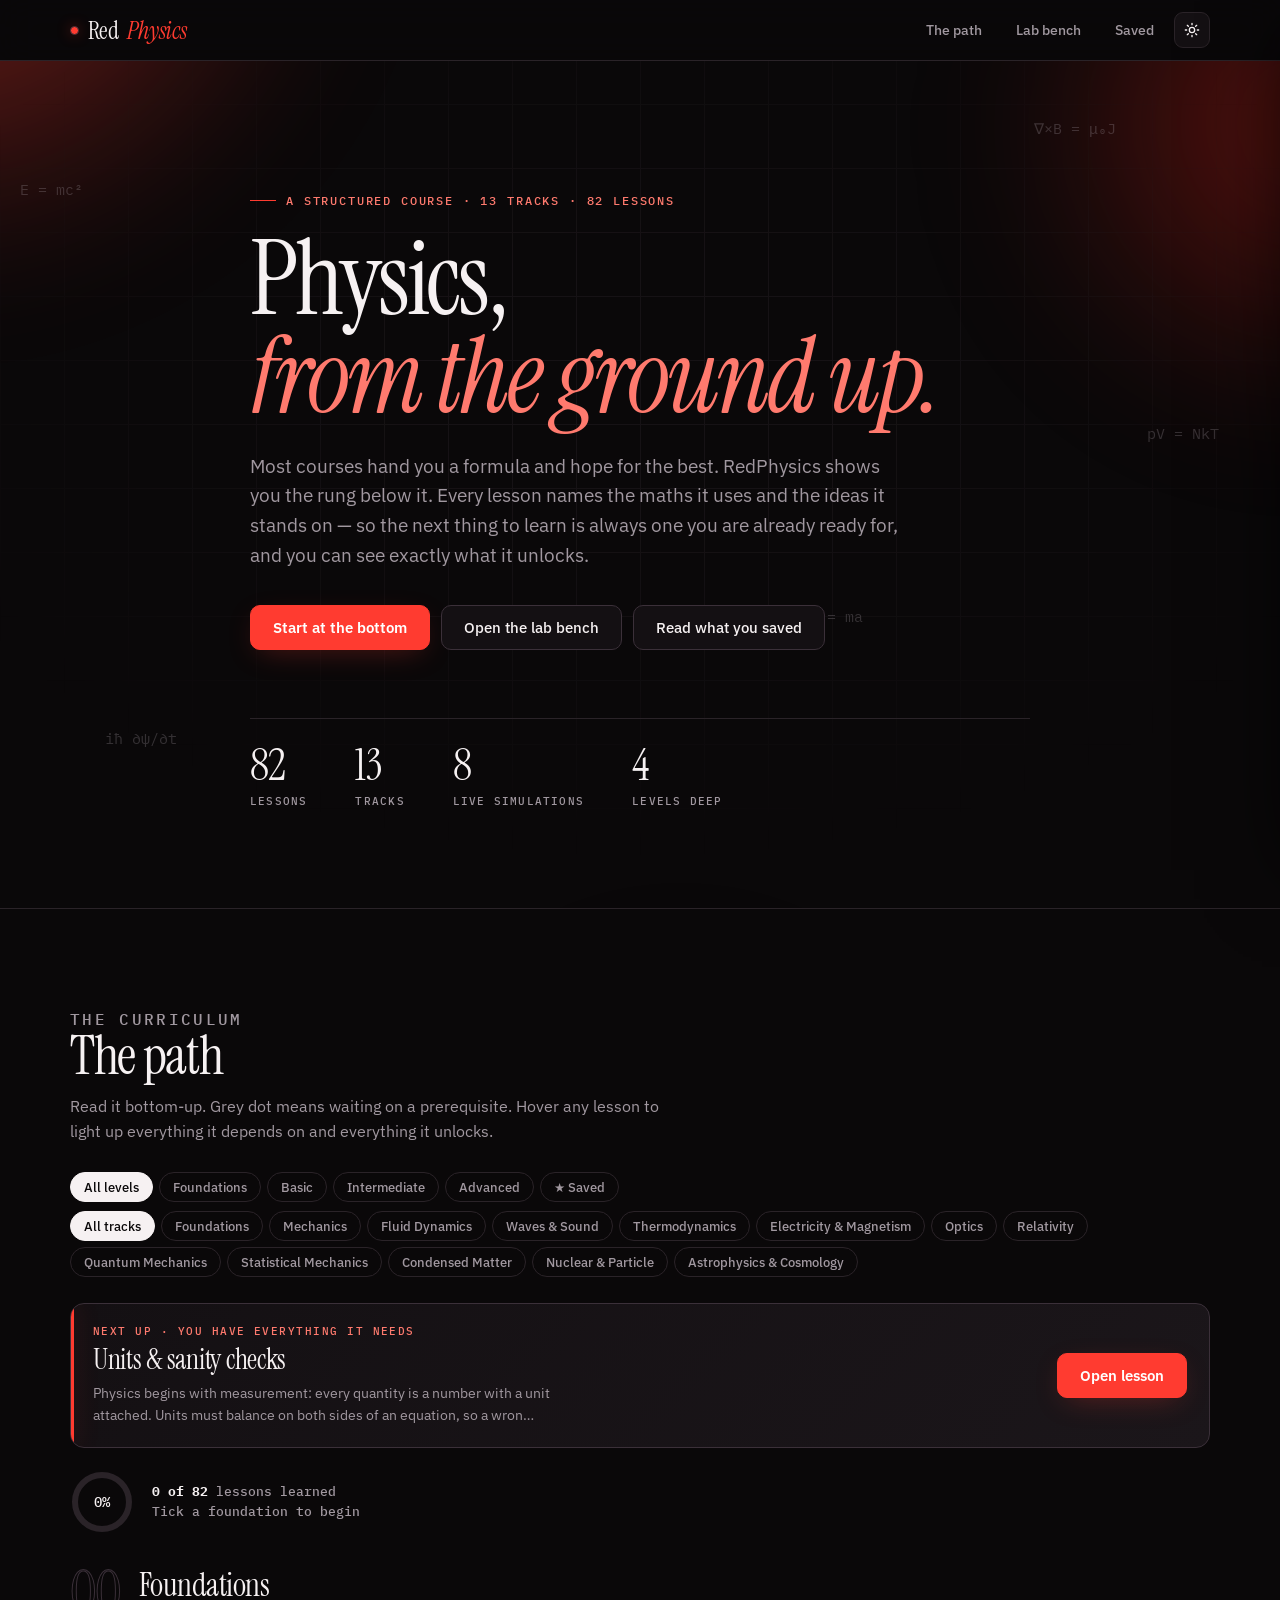
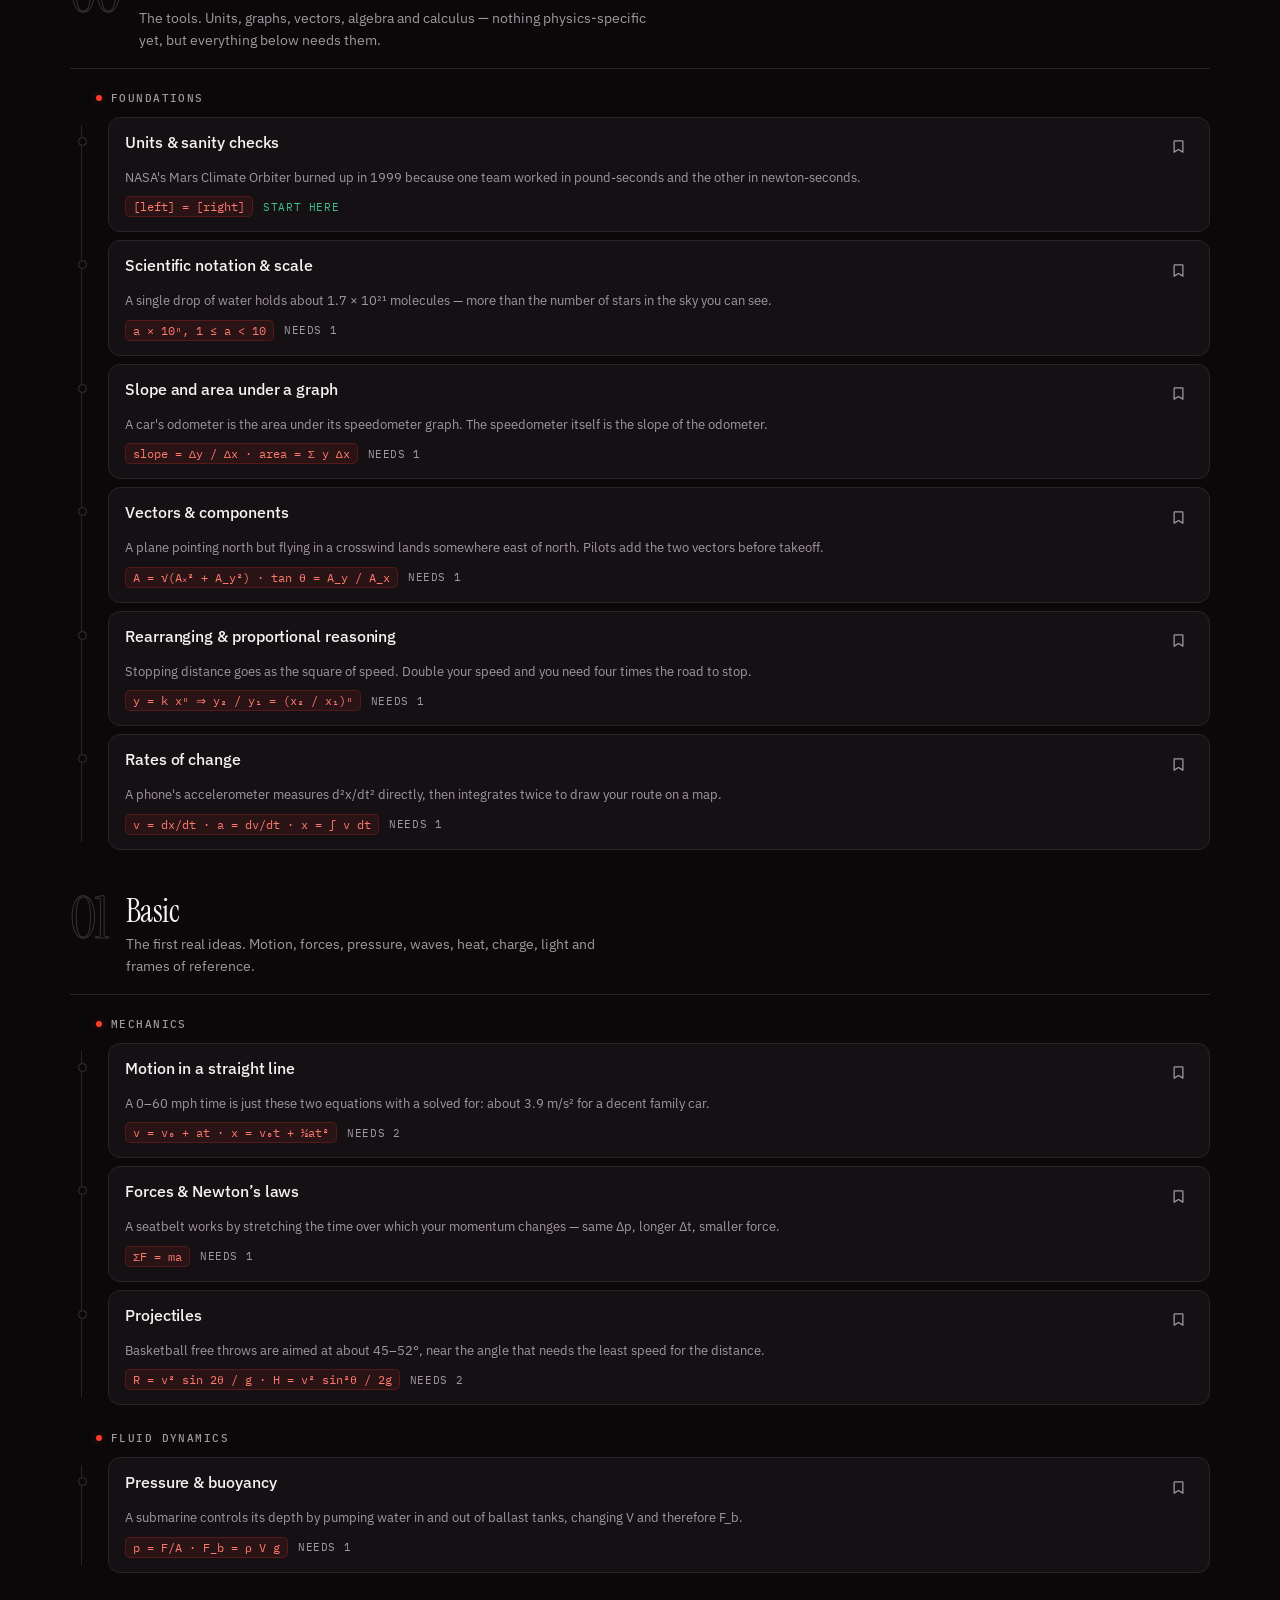
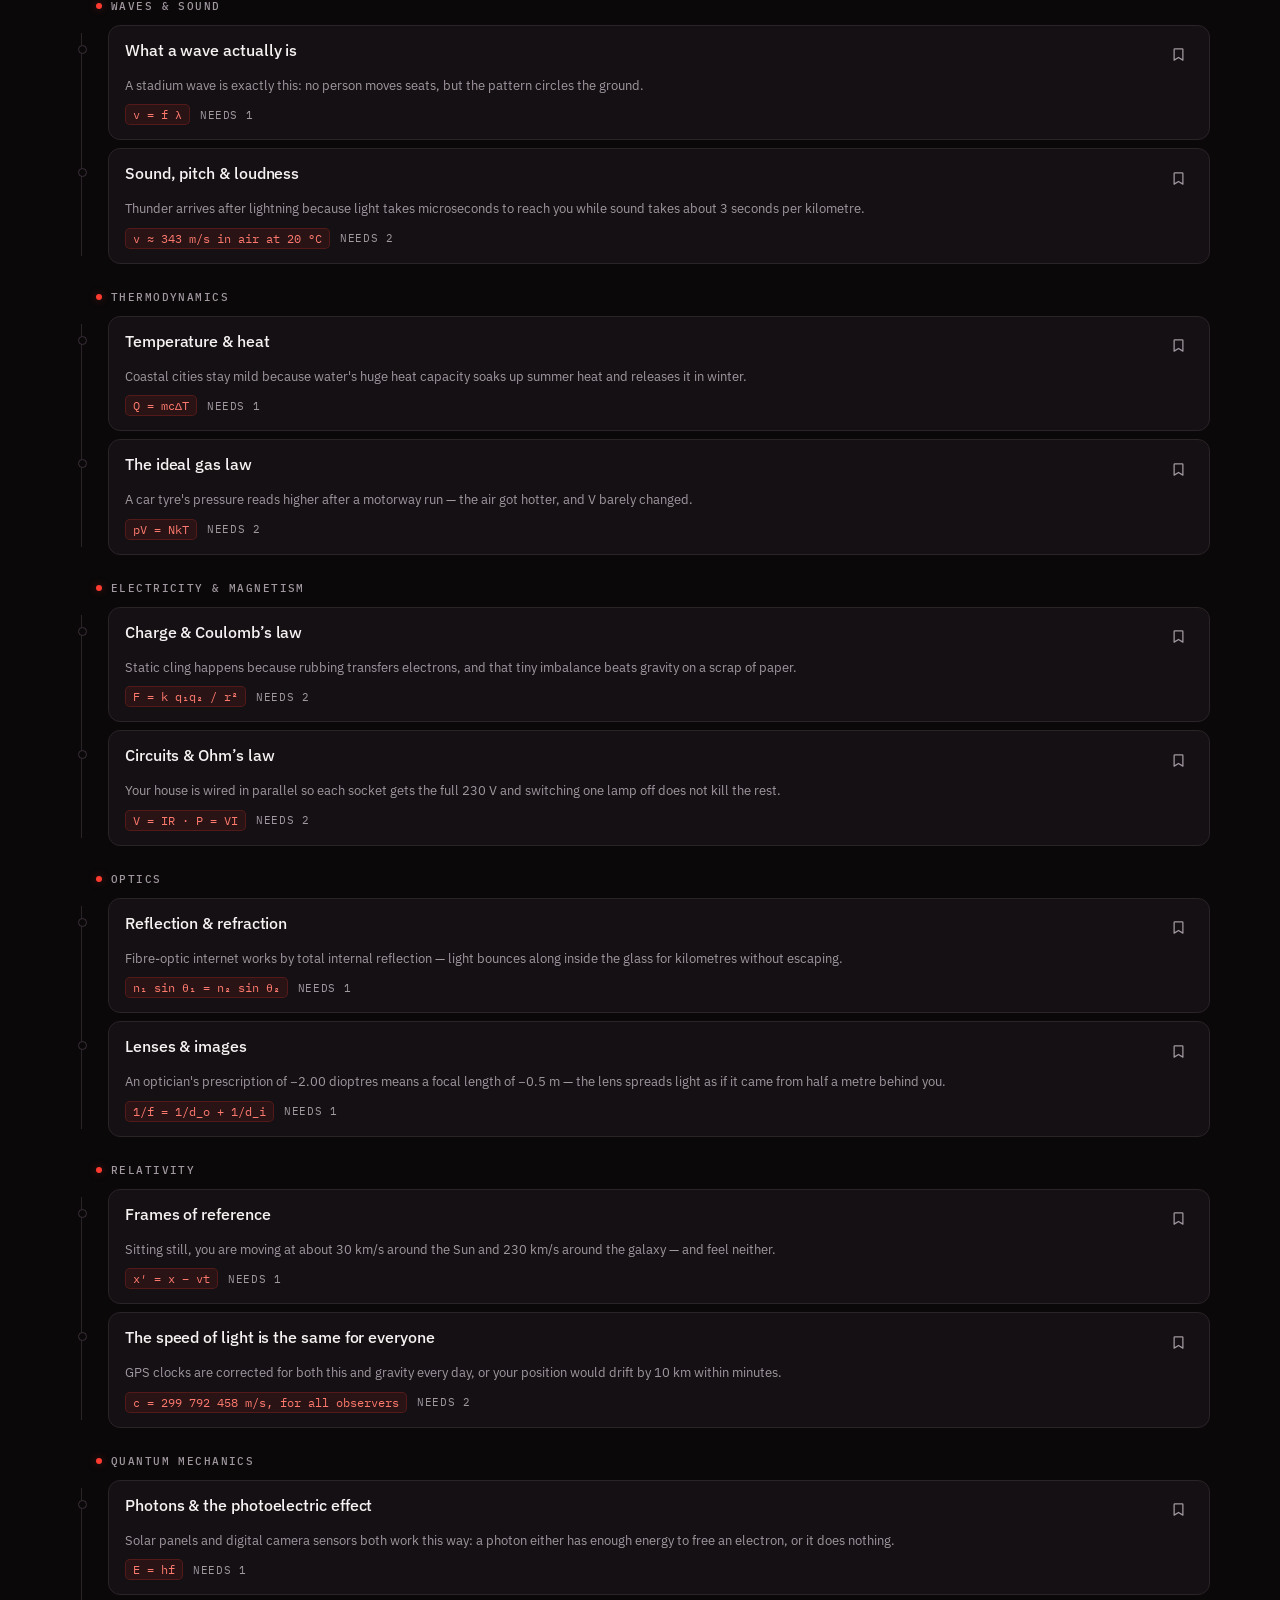
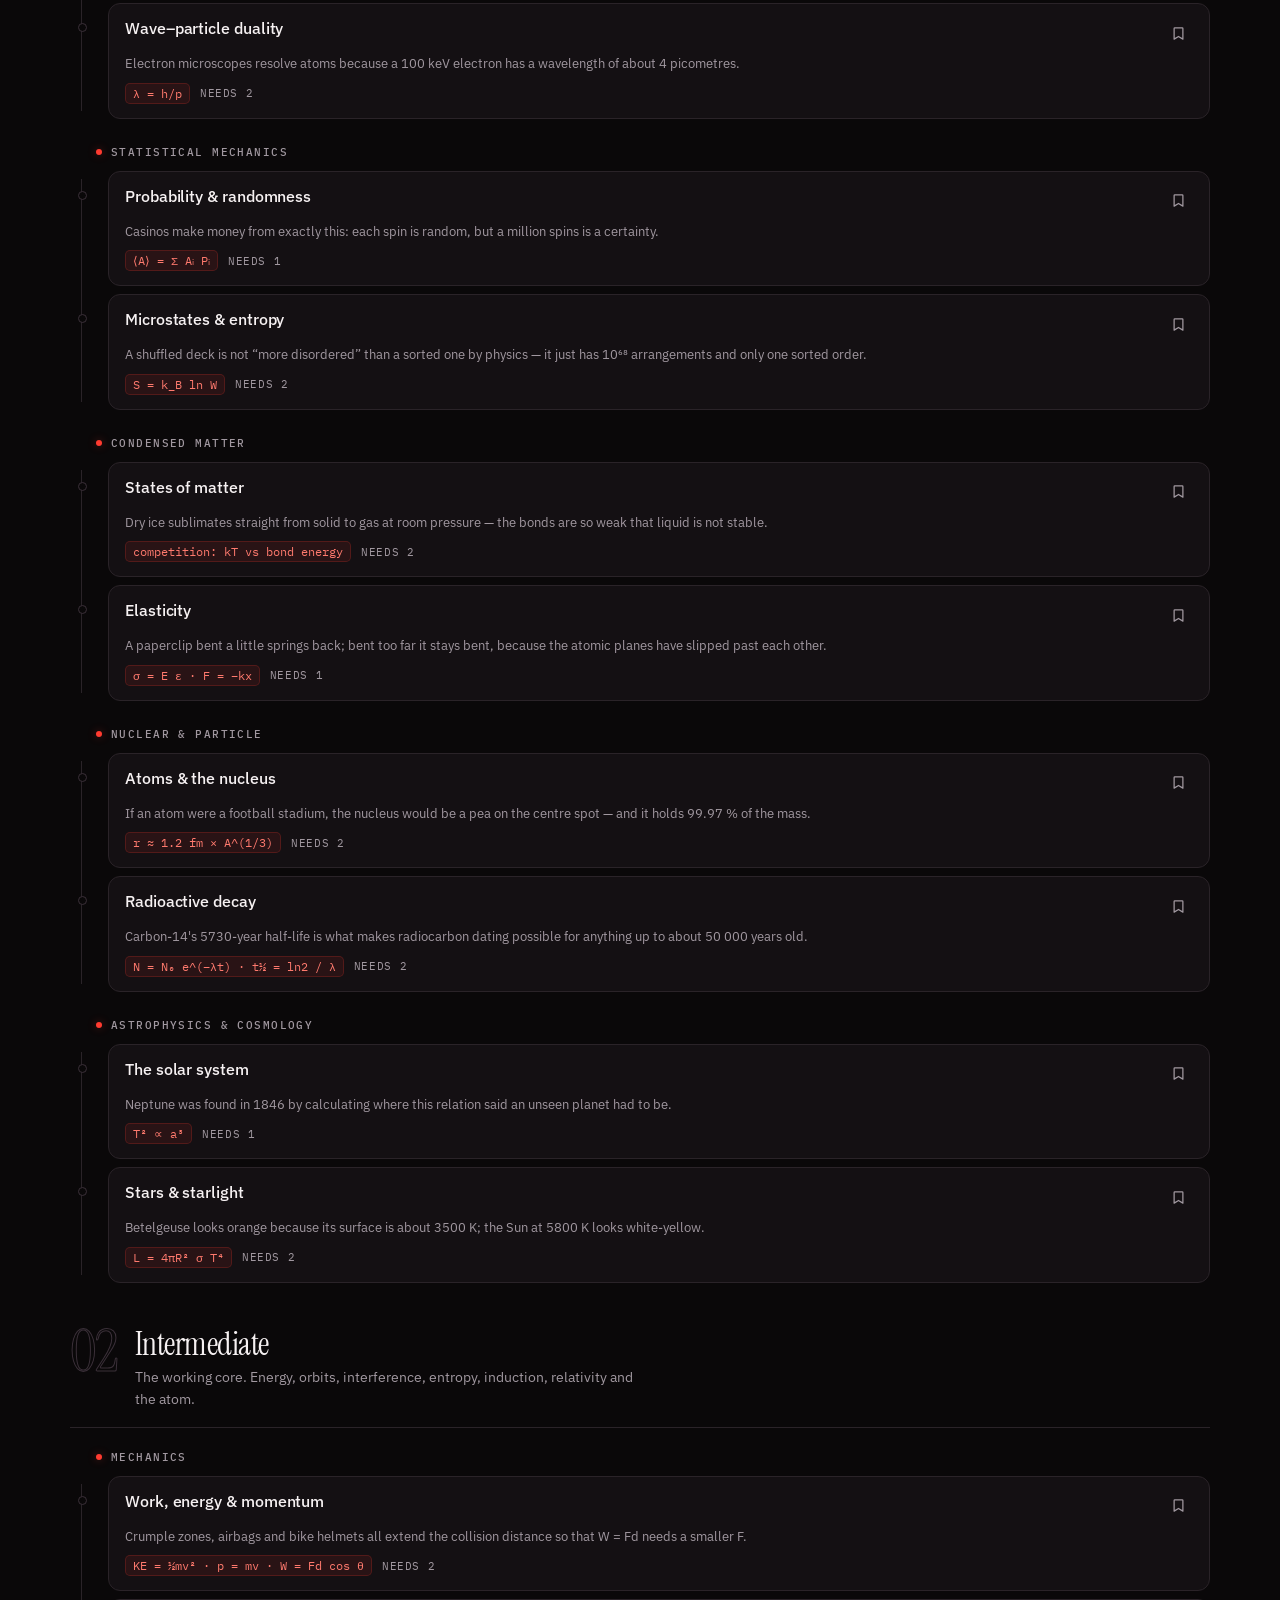
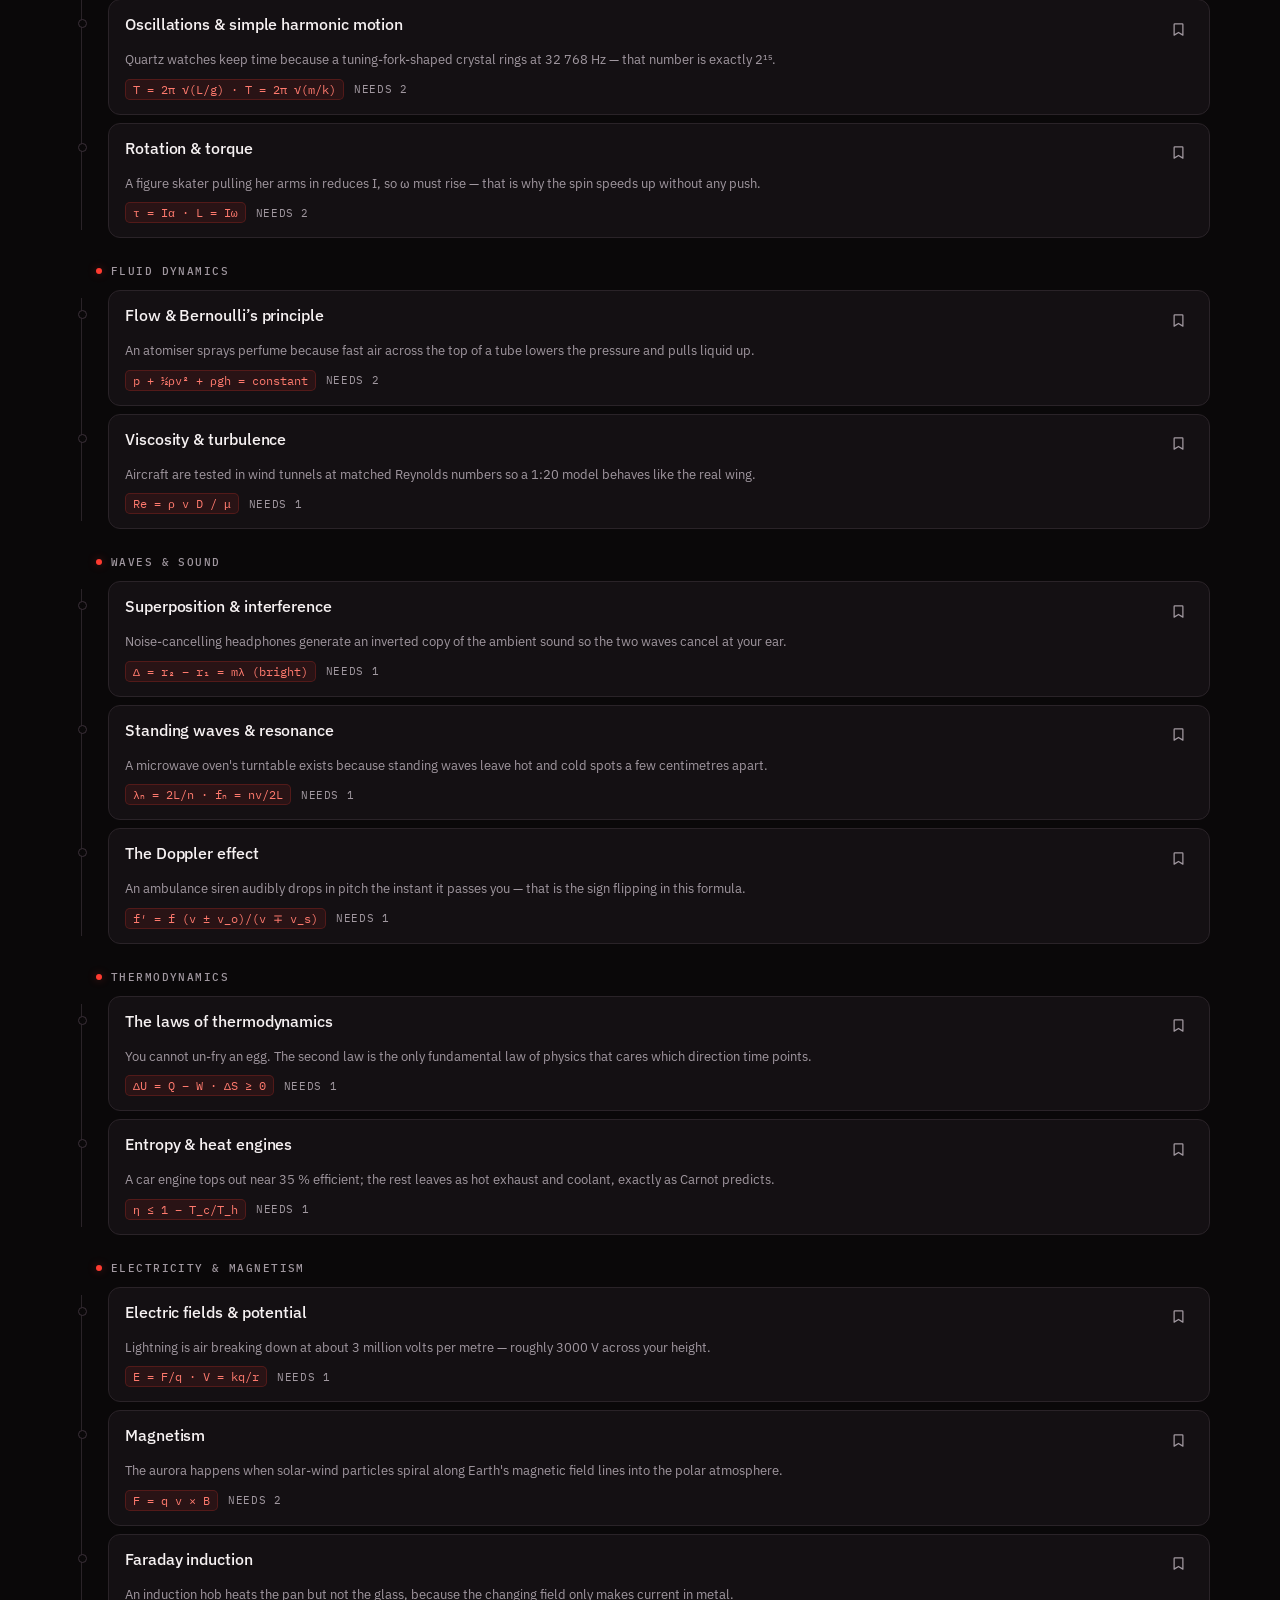
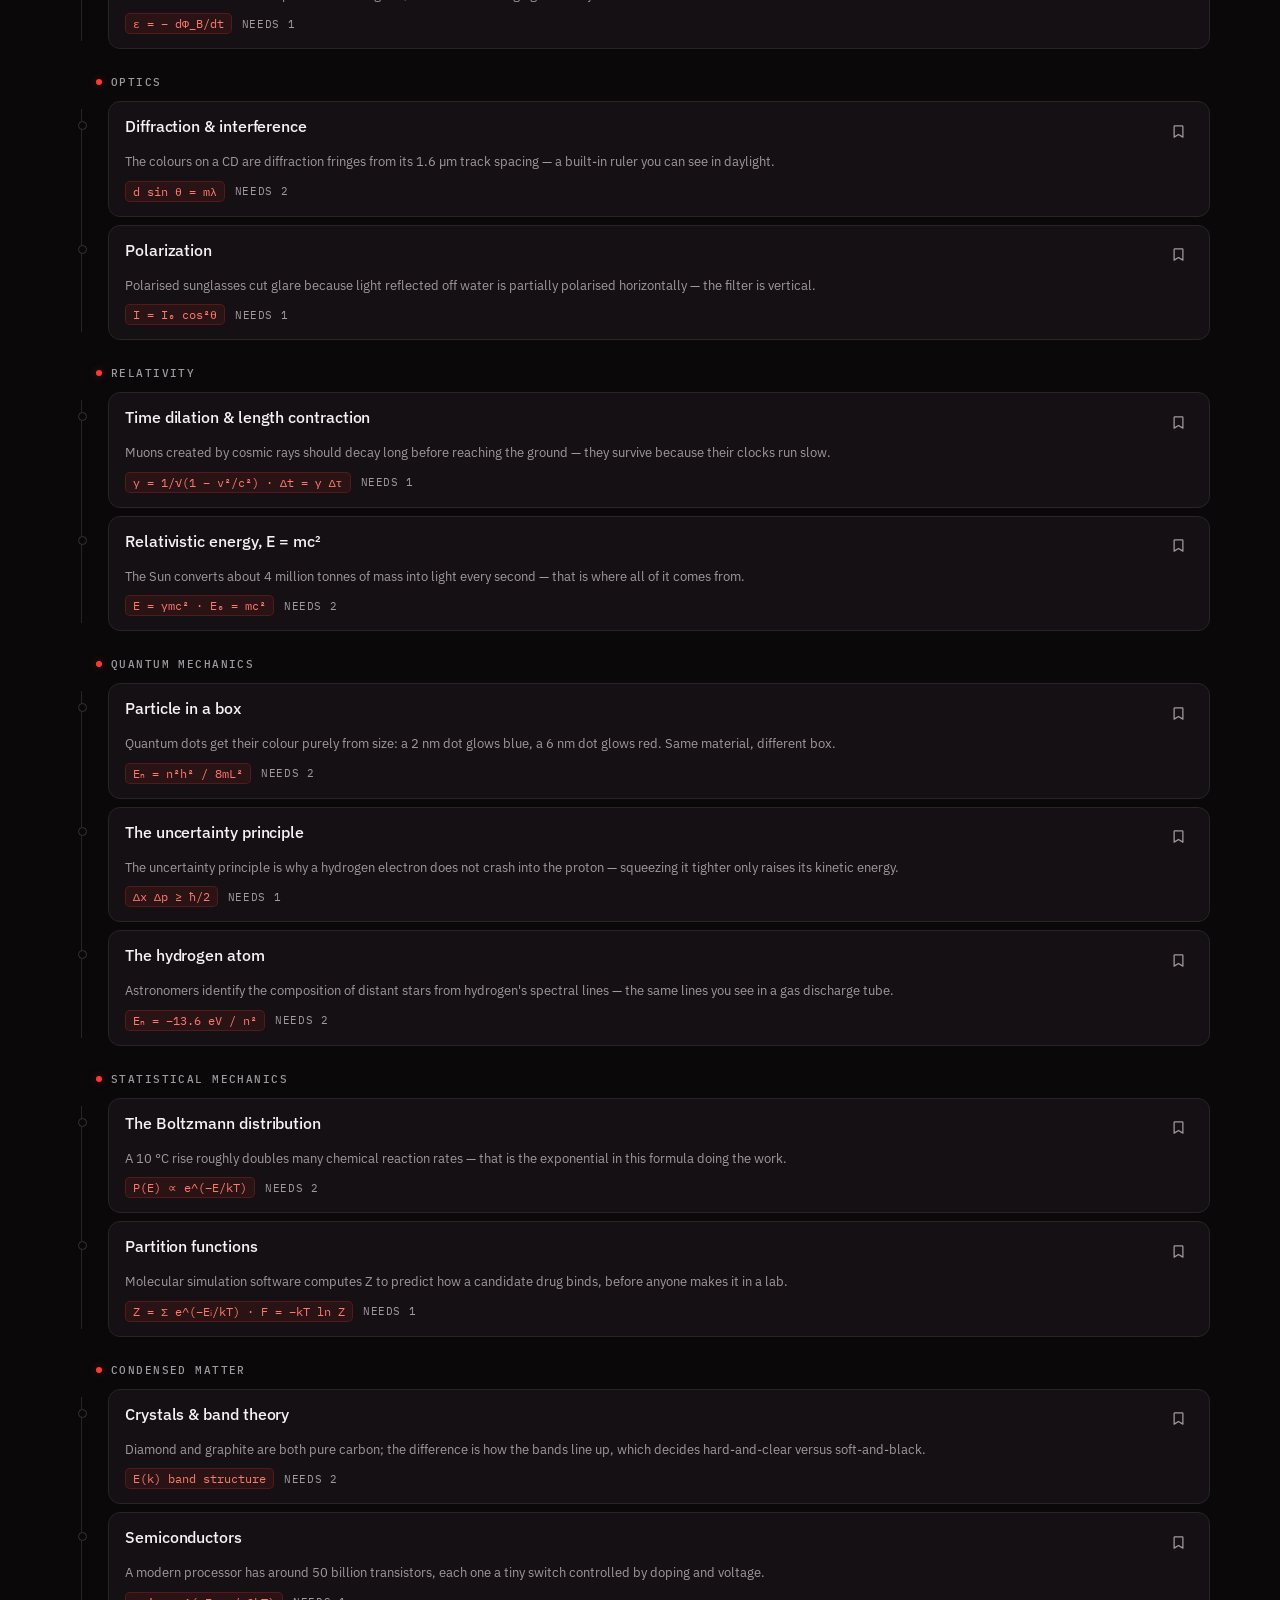
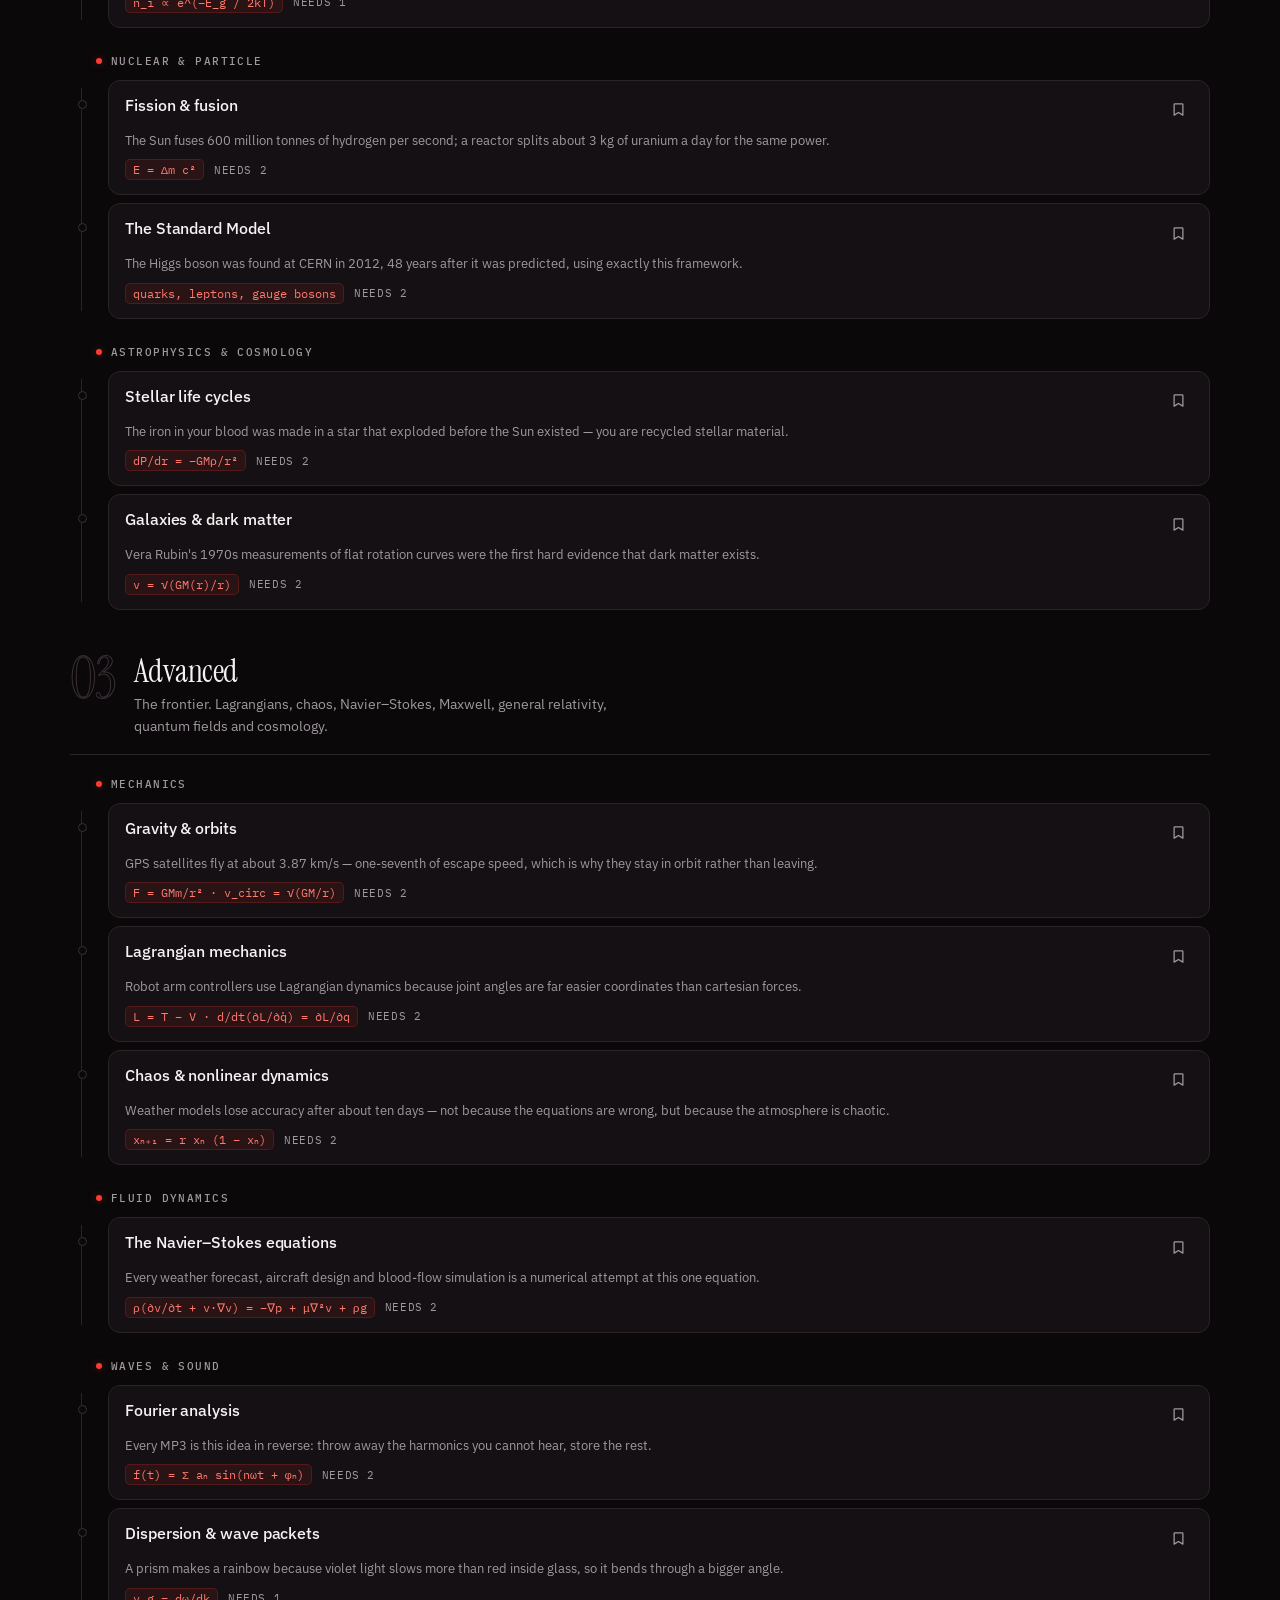
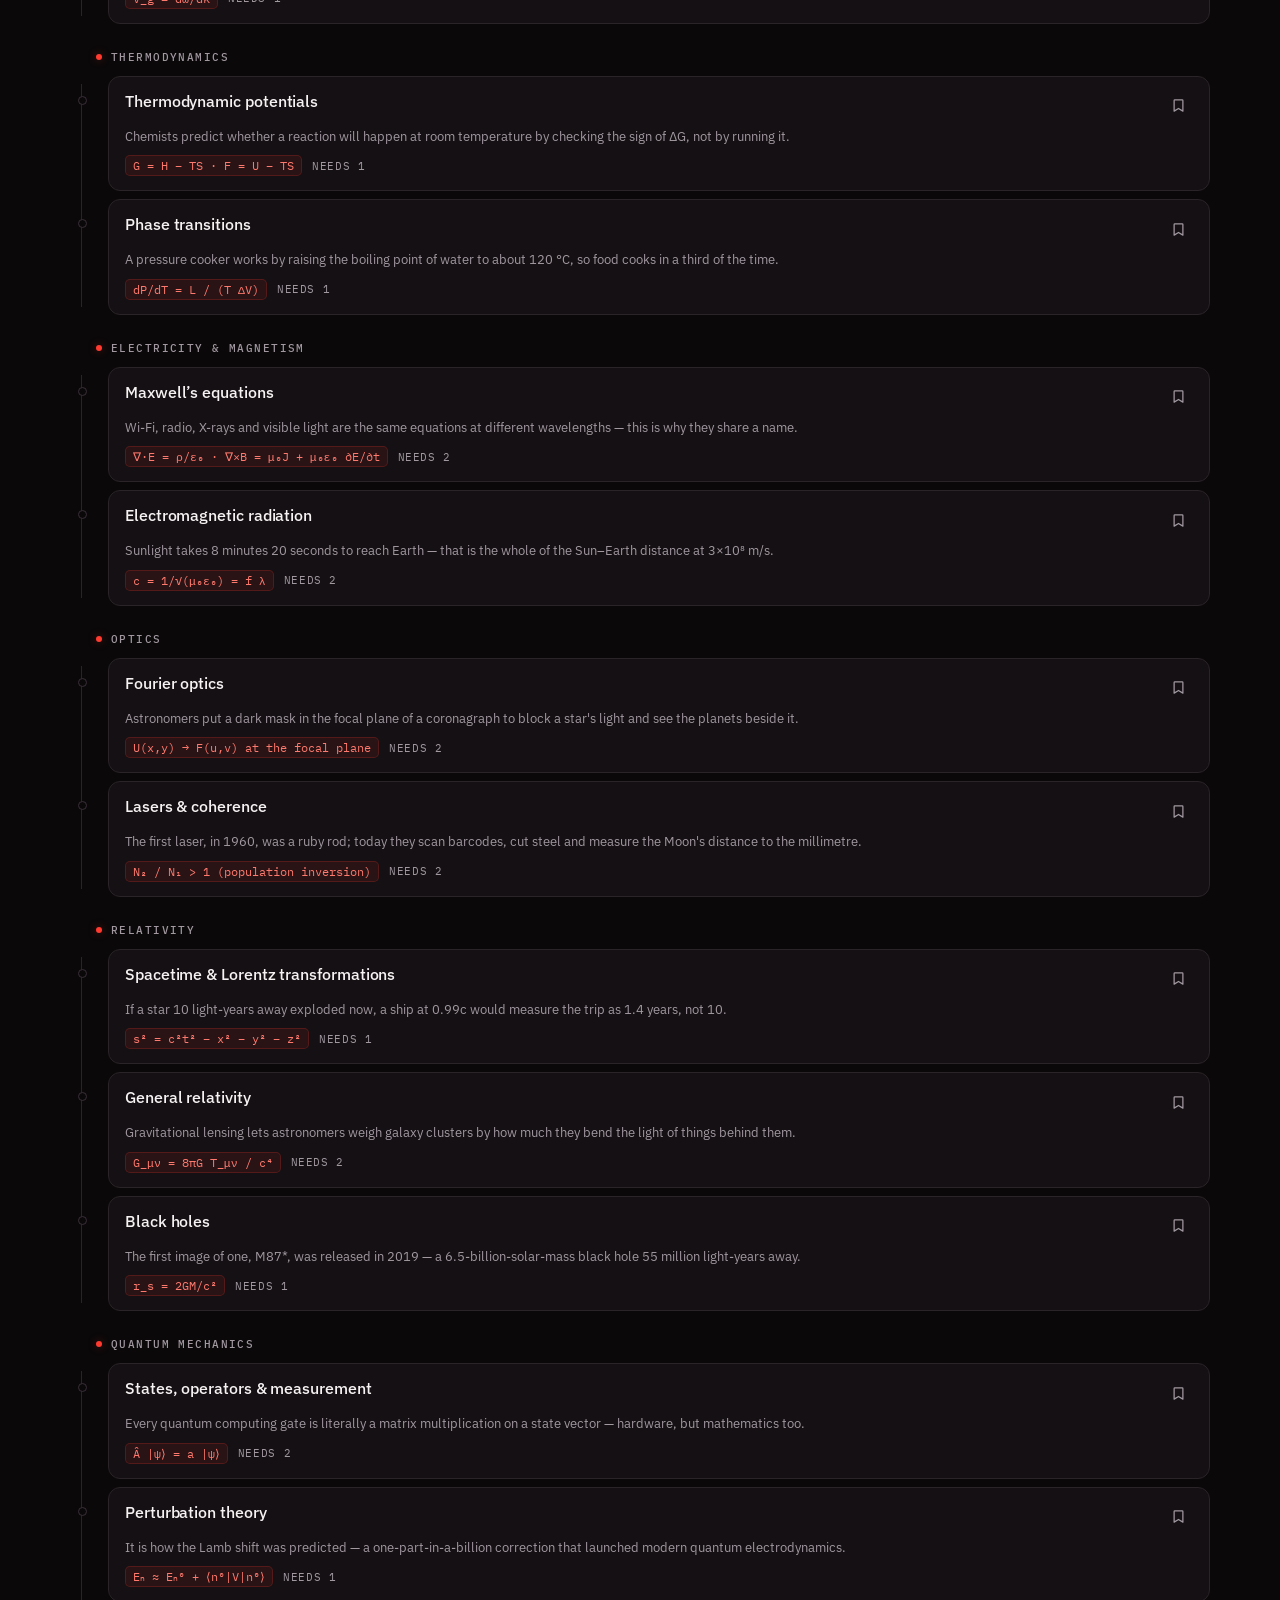
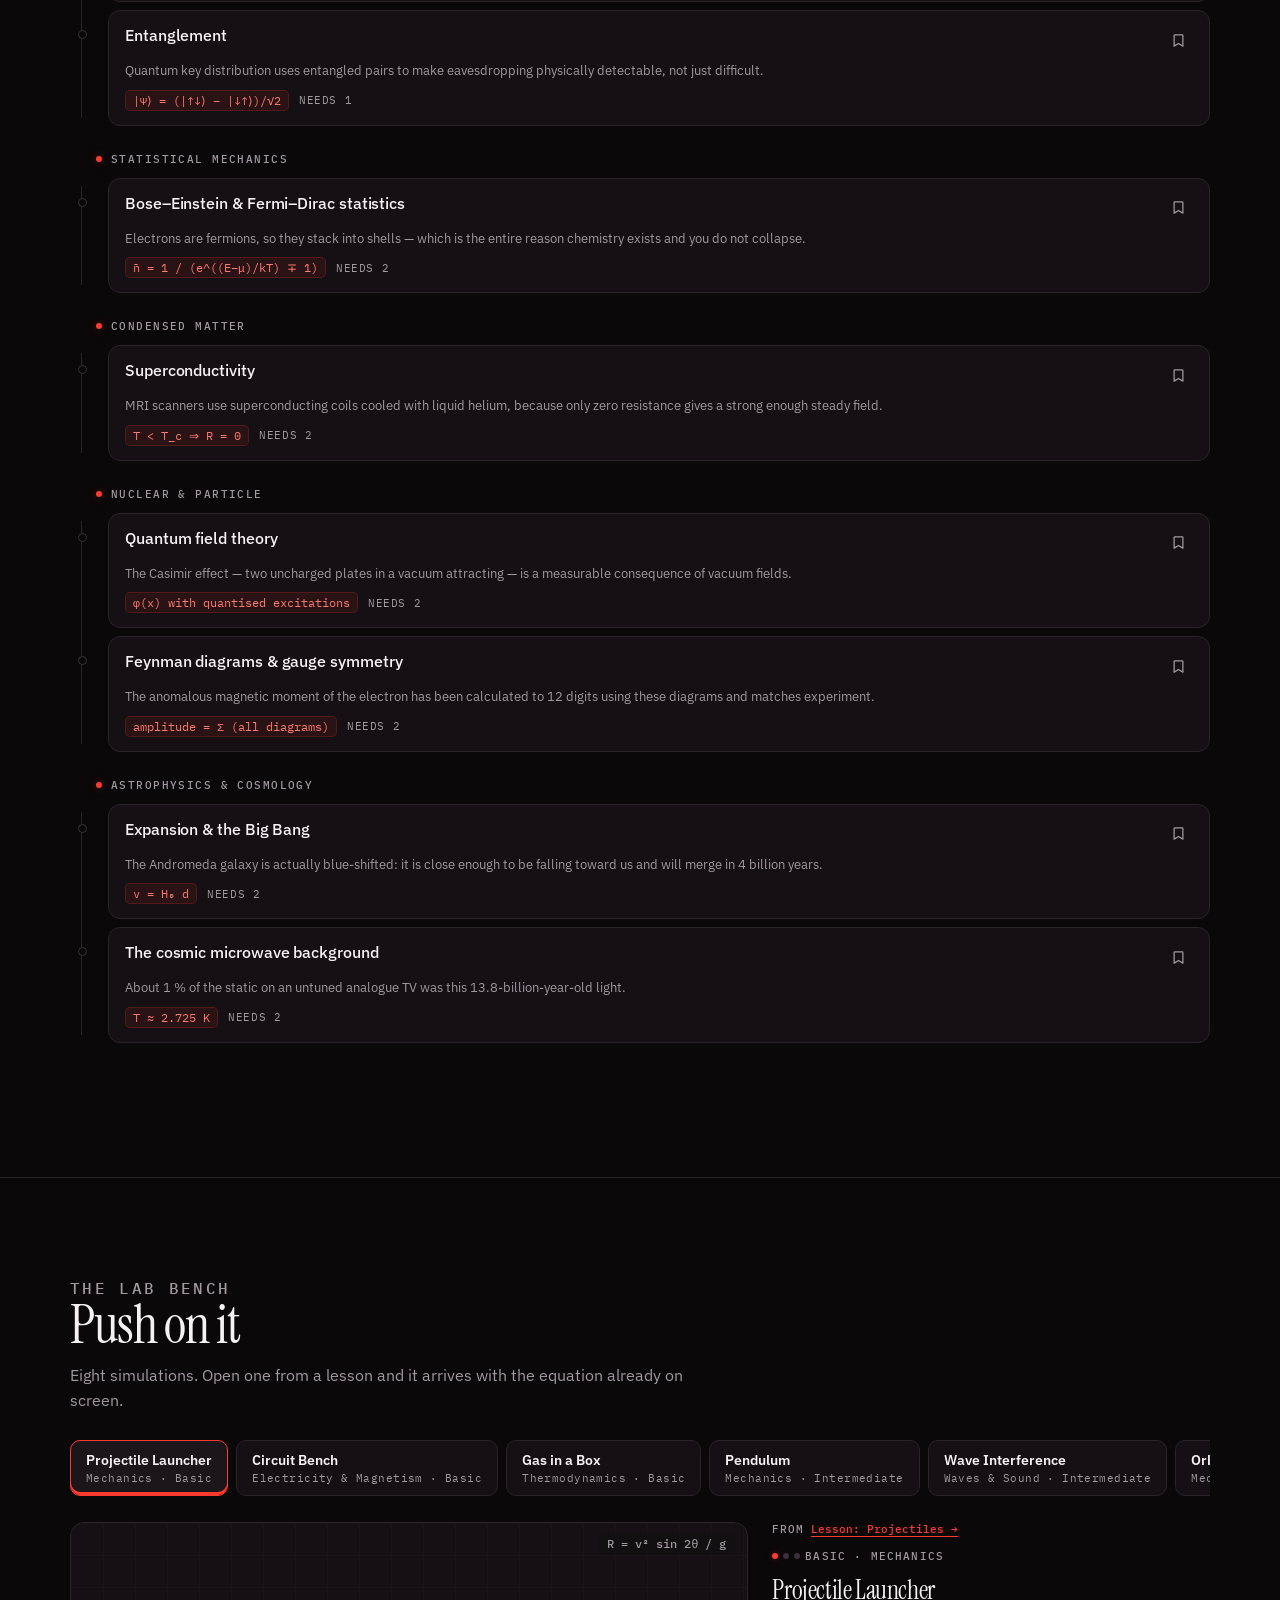
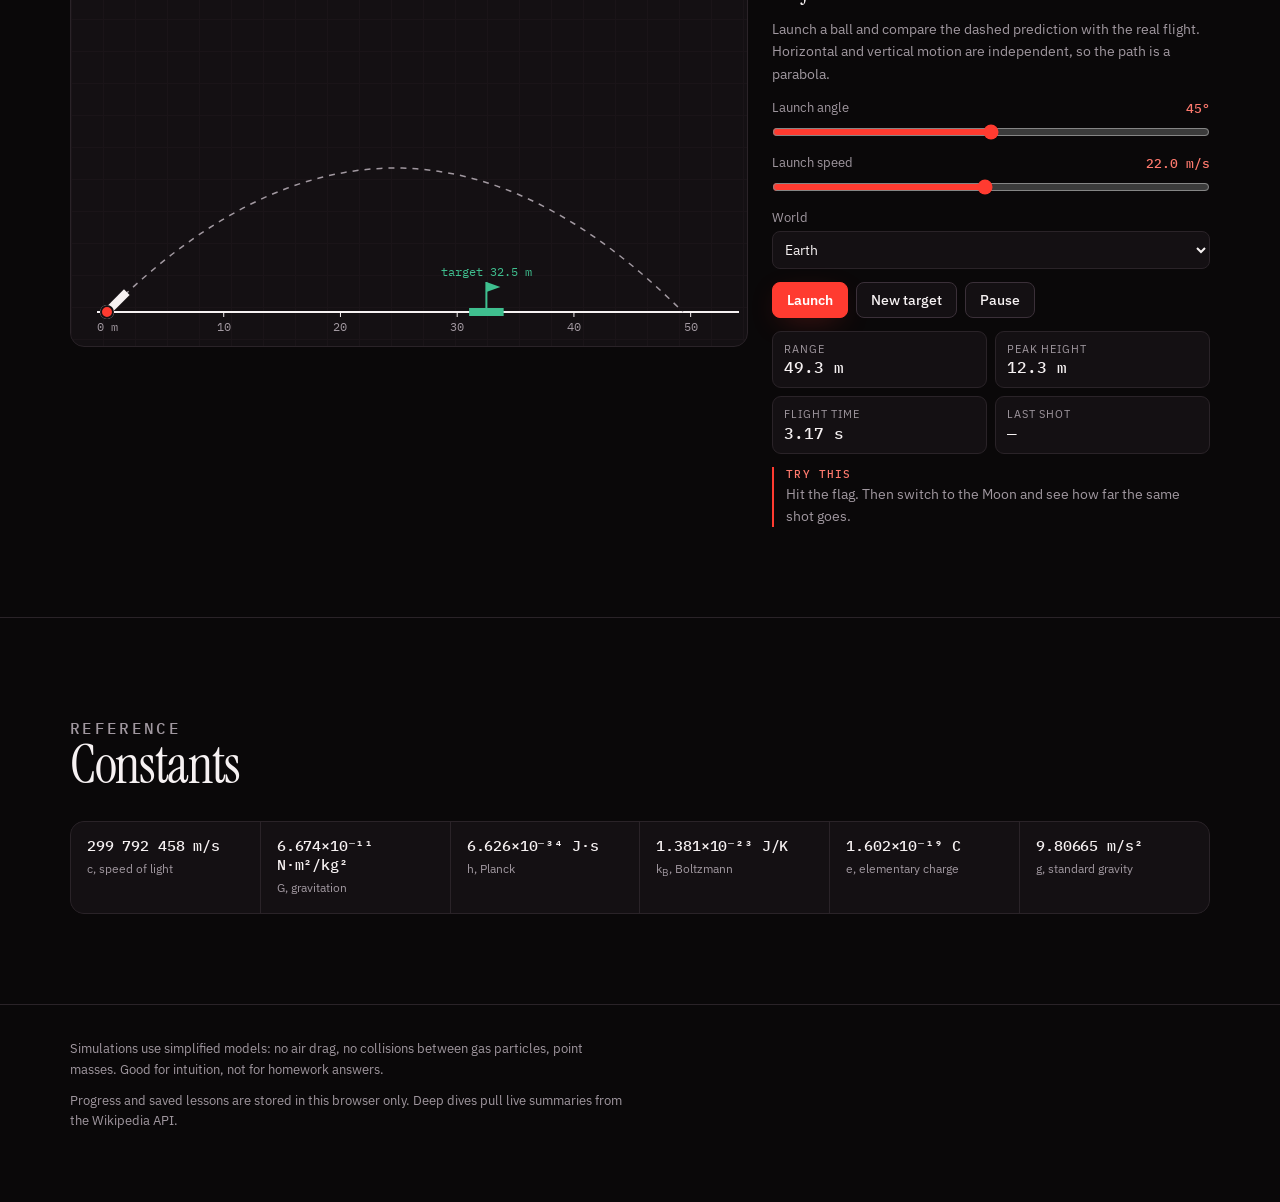
==== commit 0d1f3ac8: "Update index.html" ====
--- a/index.html
+++ b/index.html
@@ -4,6 +4,7 @@
 <meta charset="utf-8">
 <meta name="viewport" content="width=device-width,initial-scale=1,viewport-fit=cover">
 <title>RedPhysics — physics, from the ground up</title>
+<link rel="manifest" href="manifest.json">
 <link rel="preconnect" href="https://fonts.googleapis.com">
 <link rel="preconnect" href="https://fonts.gstatic.com" crossorigin>
 <link href="https://fonts.googleapis.com/css2?family=Instrument+Serif:ital@0;1&family=IBM+Plex+Mono:wght@400;500&family=IBM+Plex+Sans:wght@400;500;600&display=swap" rel="stylesheet">
@@ -203,4 +204,4 @@
 </aside>
 <script src="script.js"></script>
 </body>
-</html>+</html>
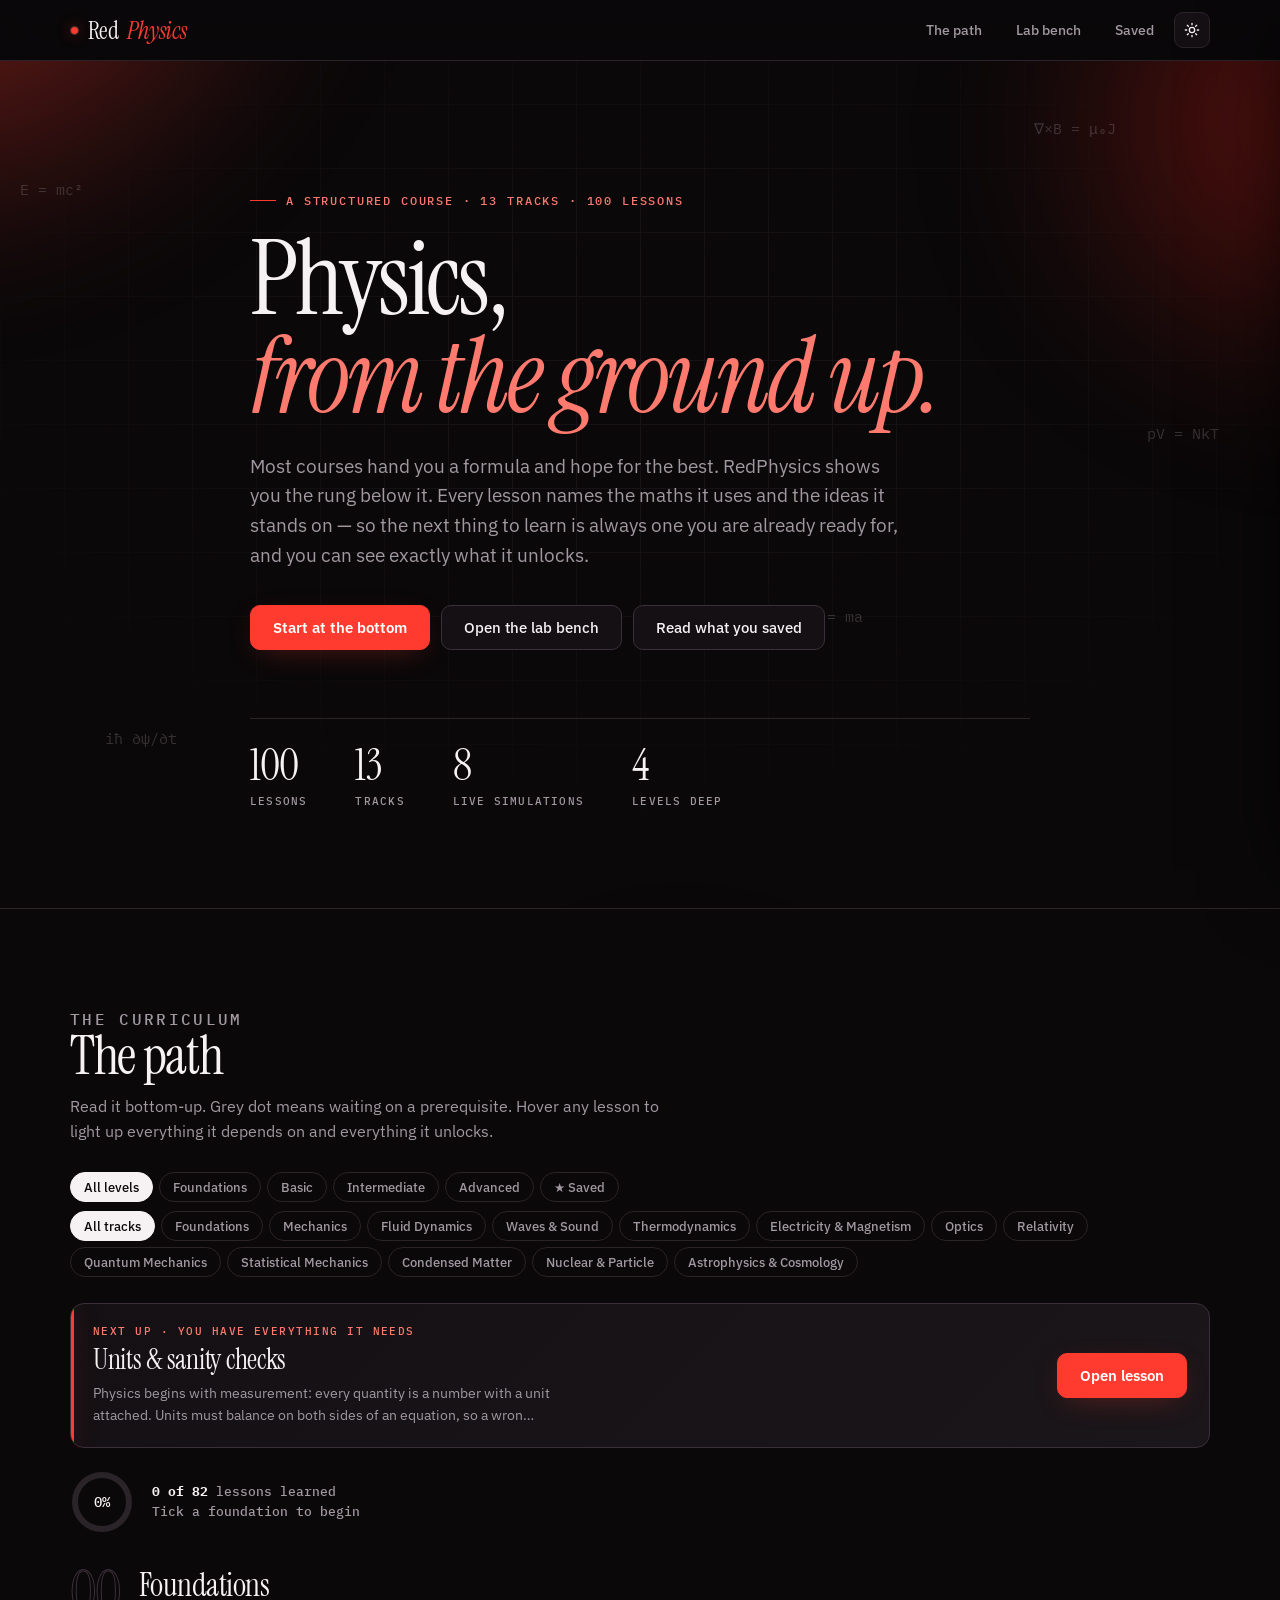
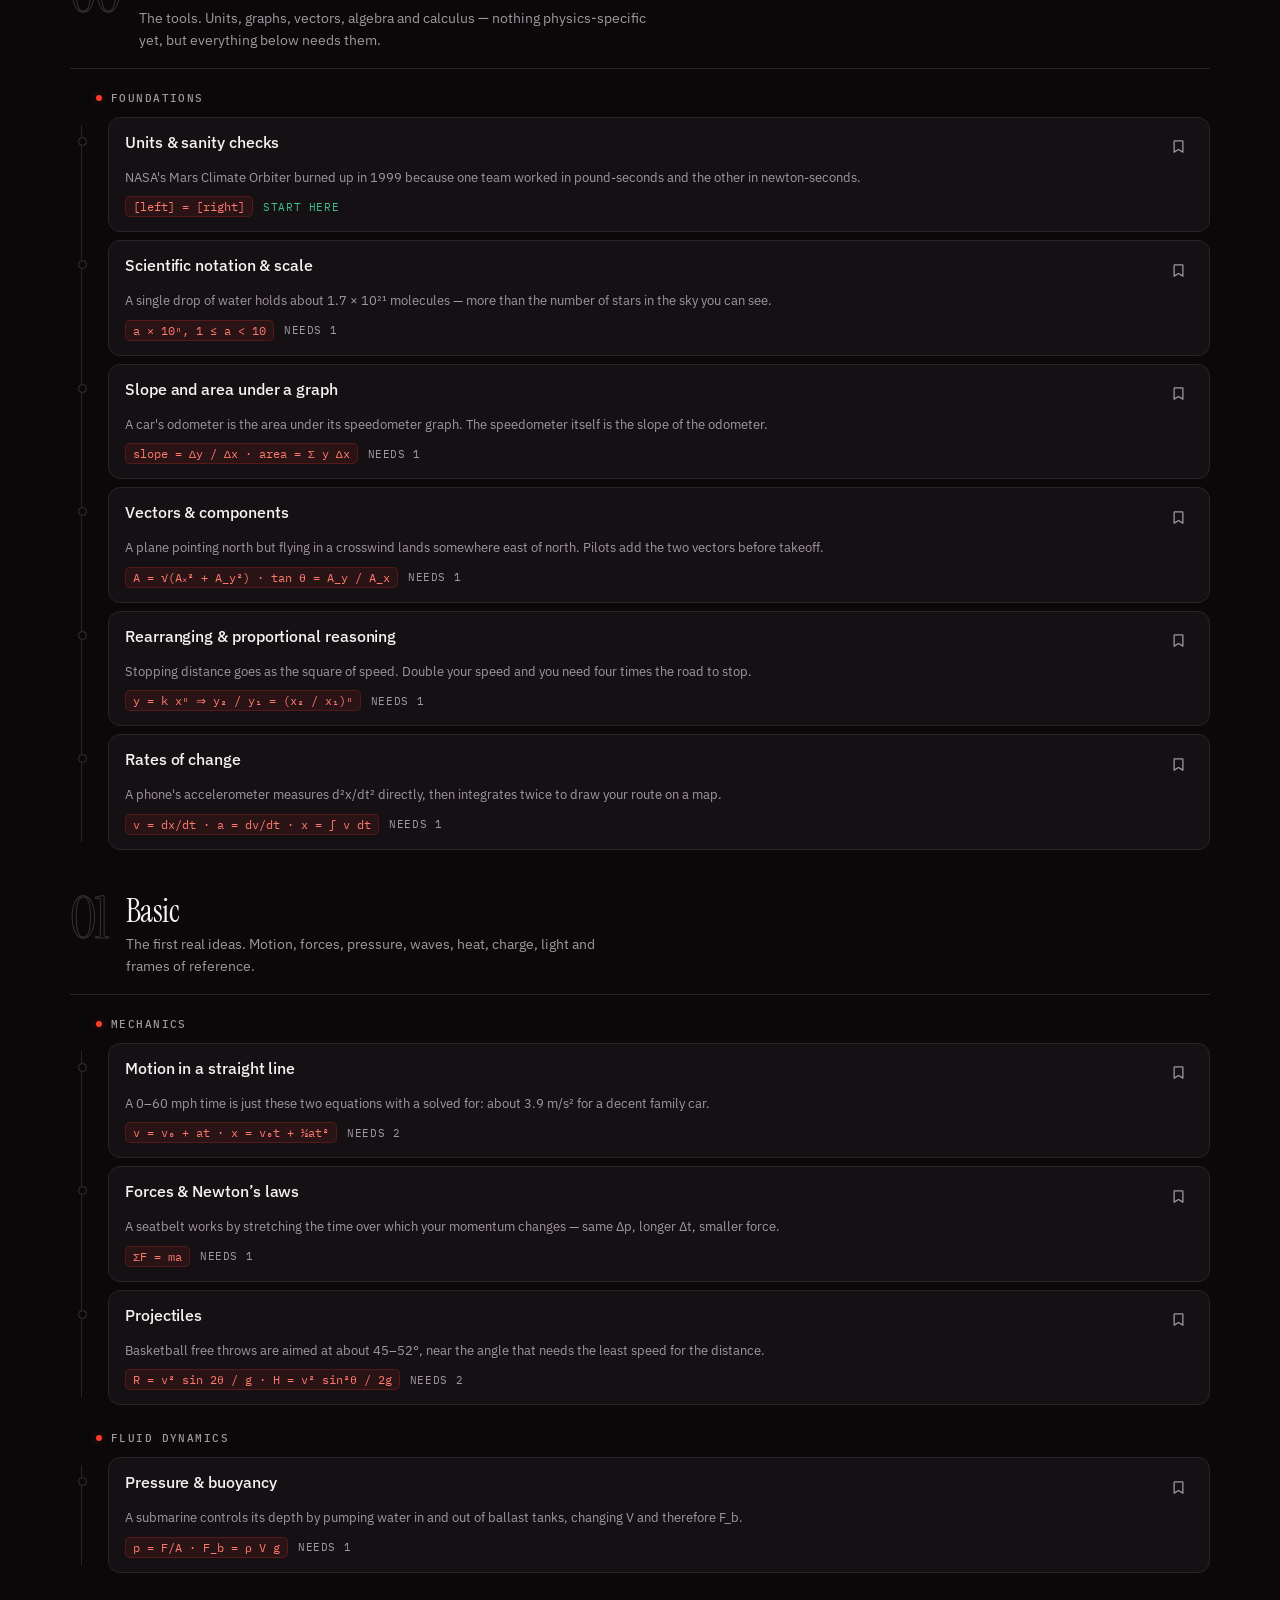
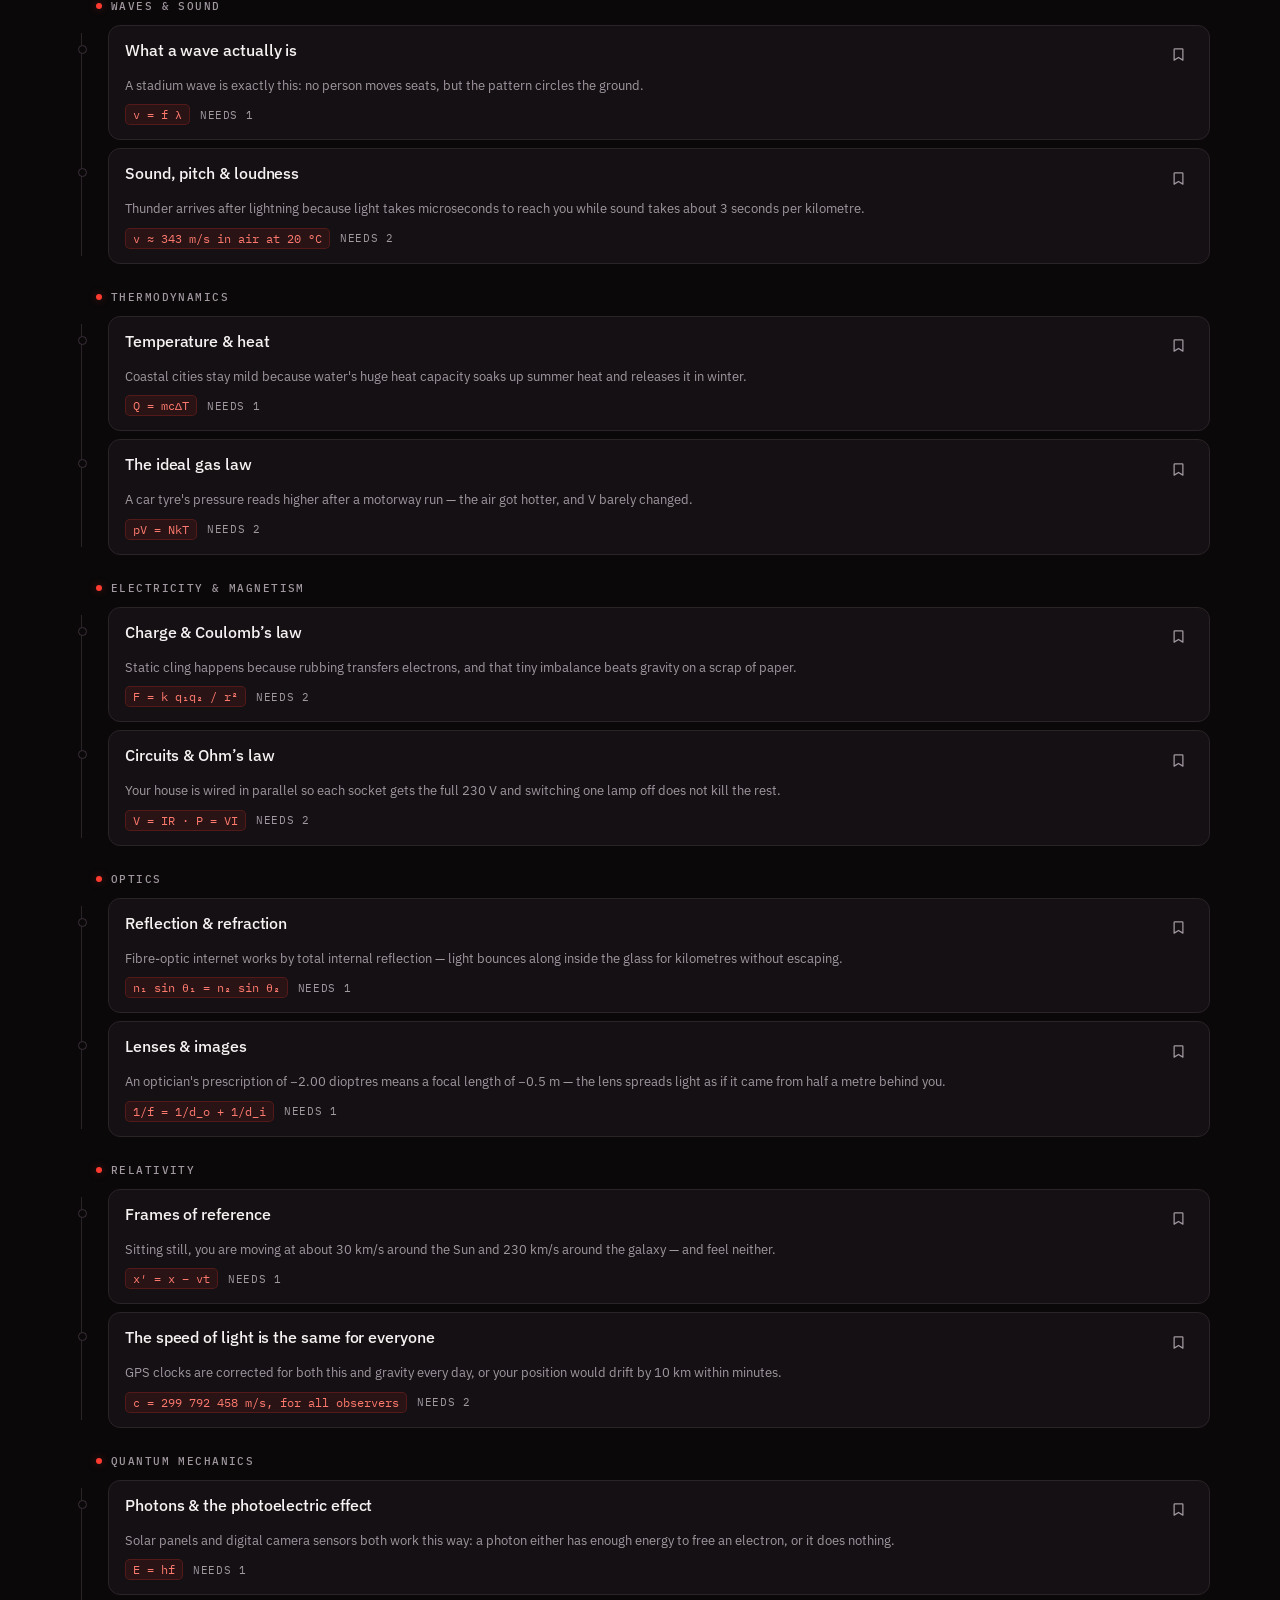
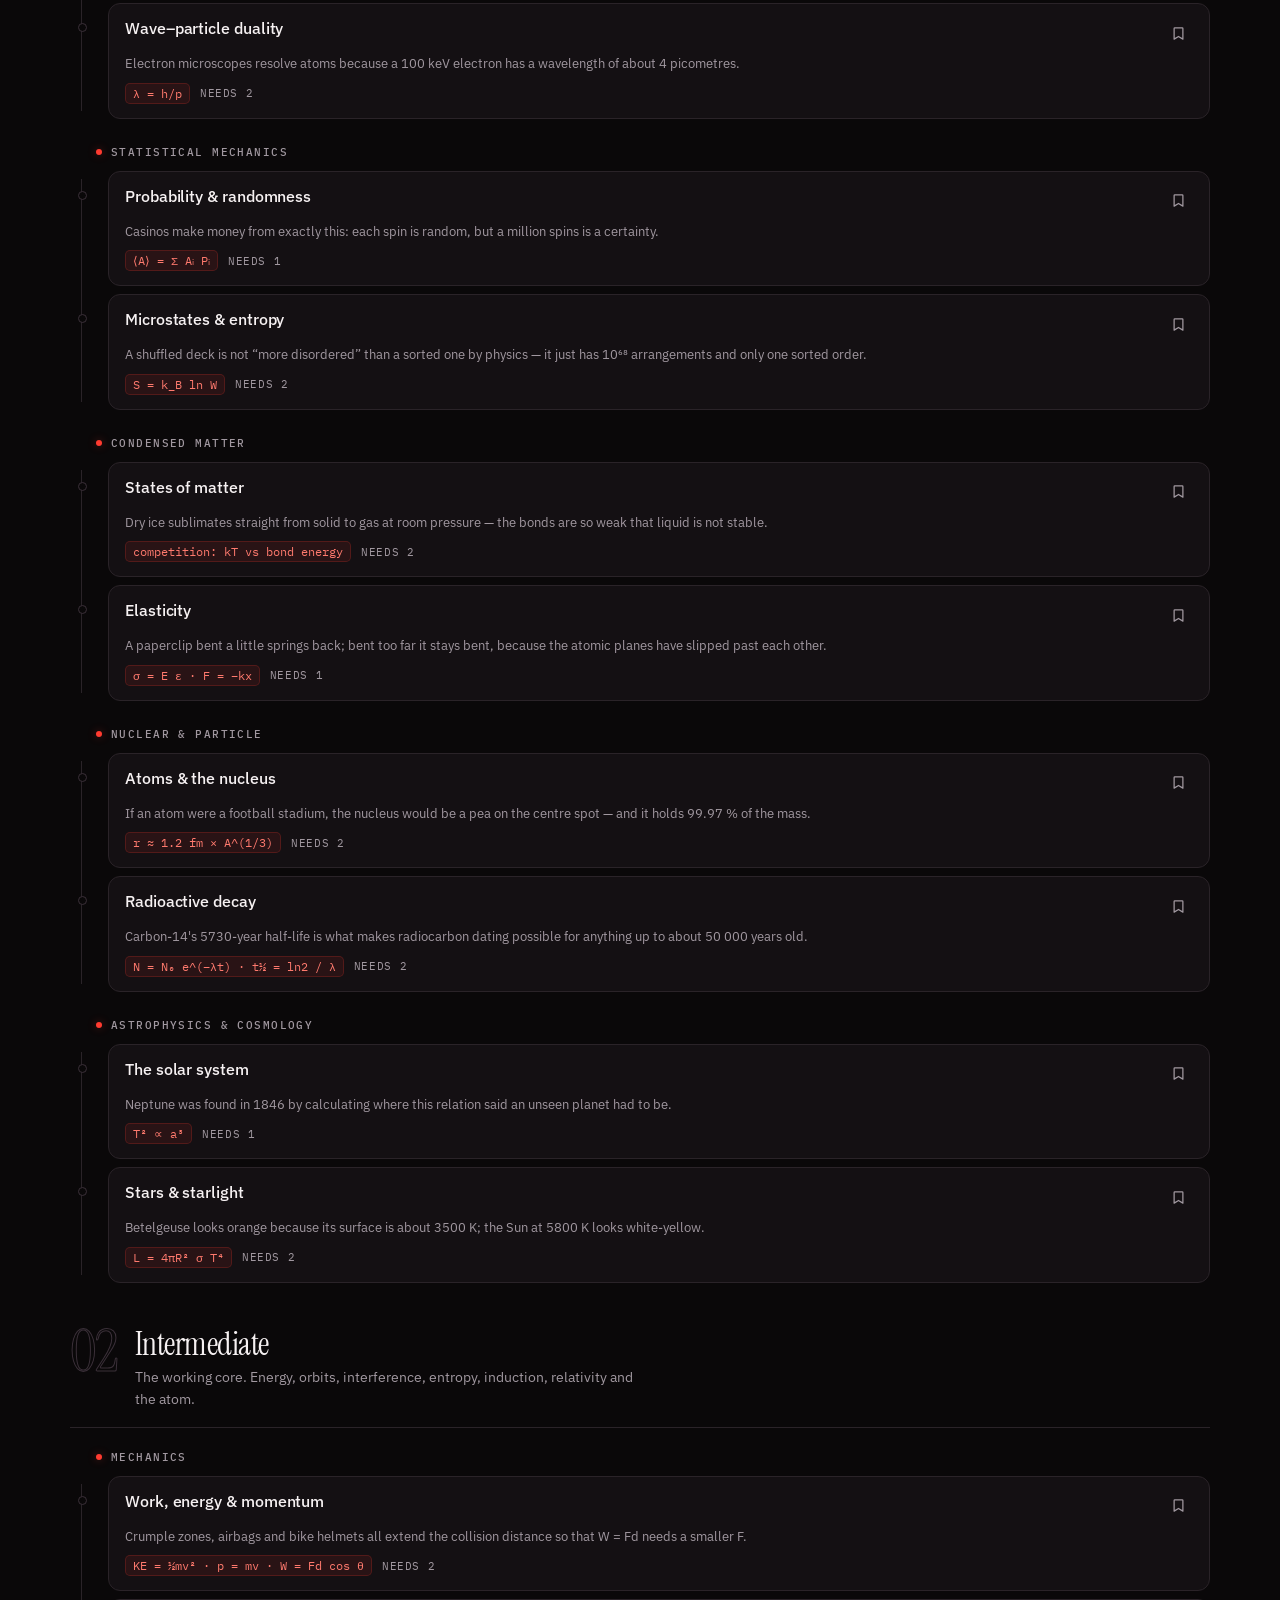
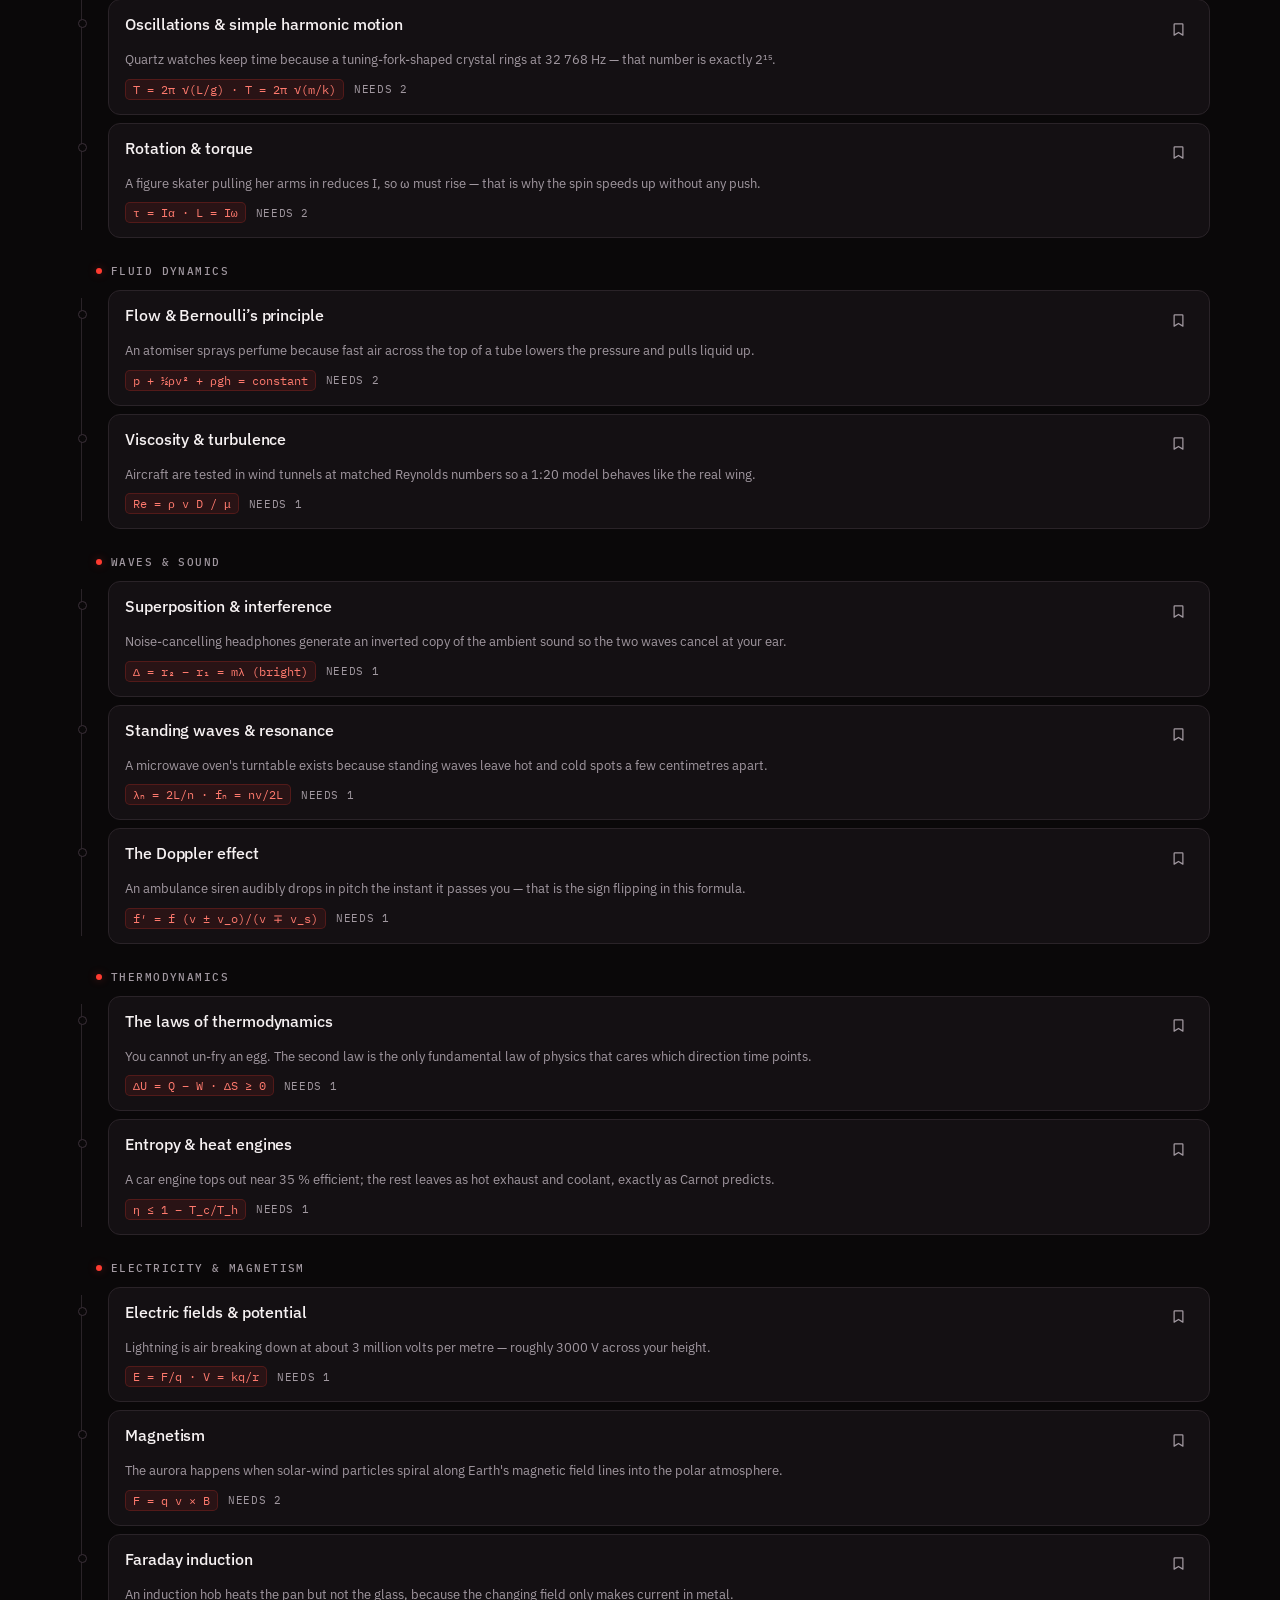
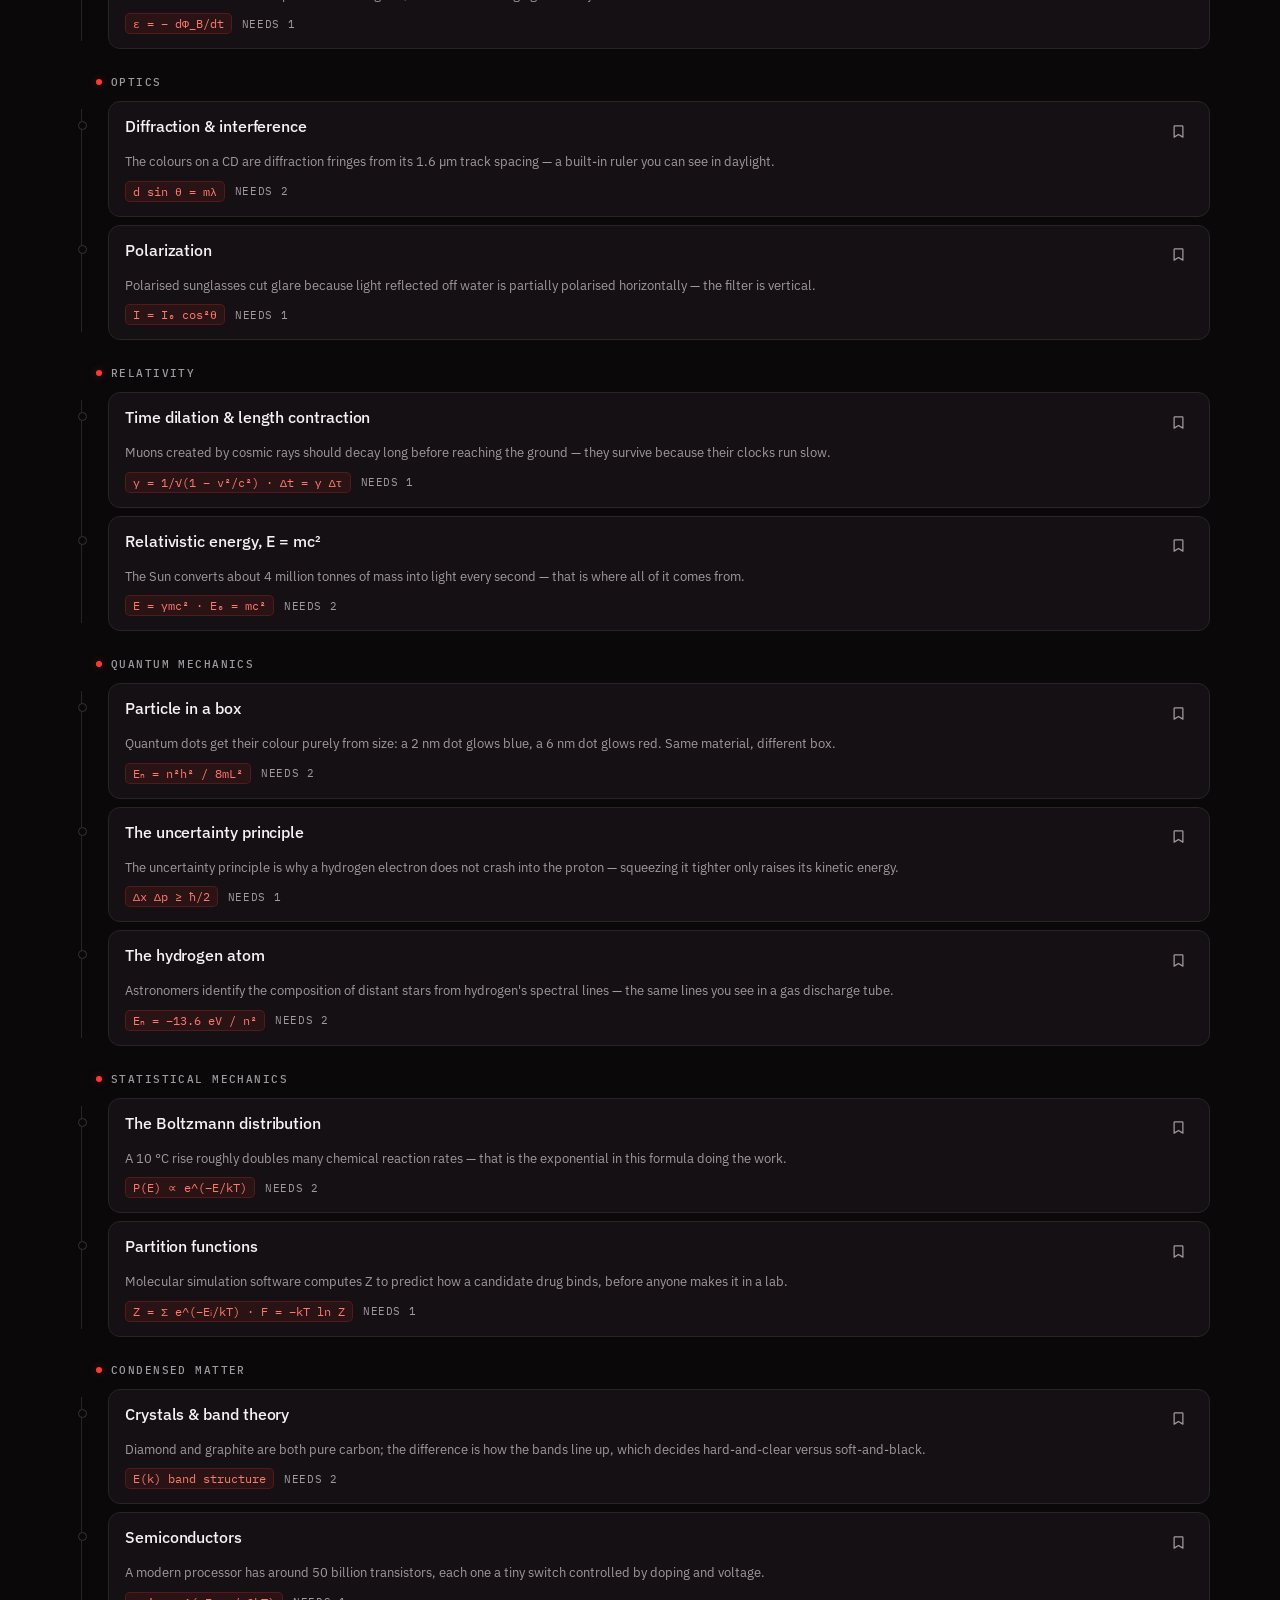
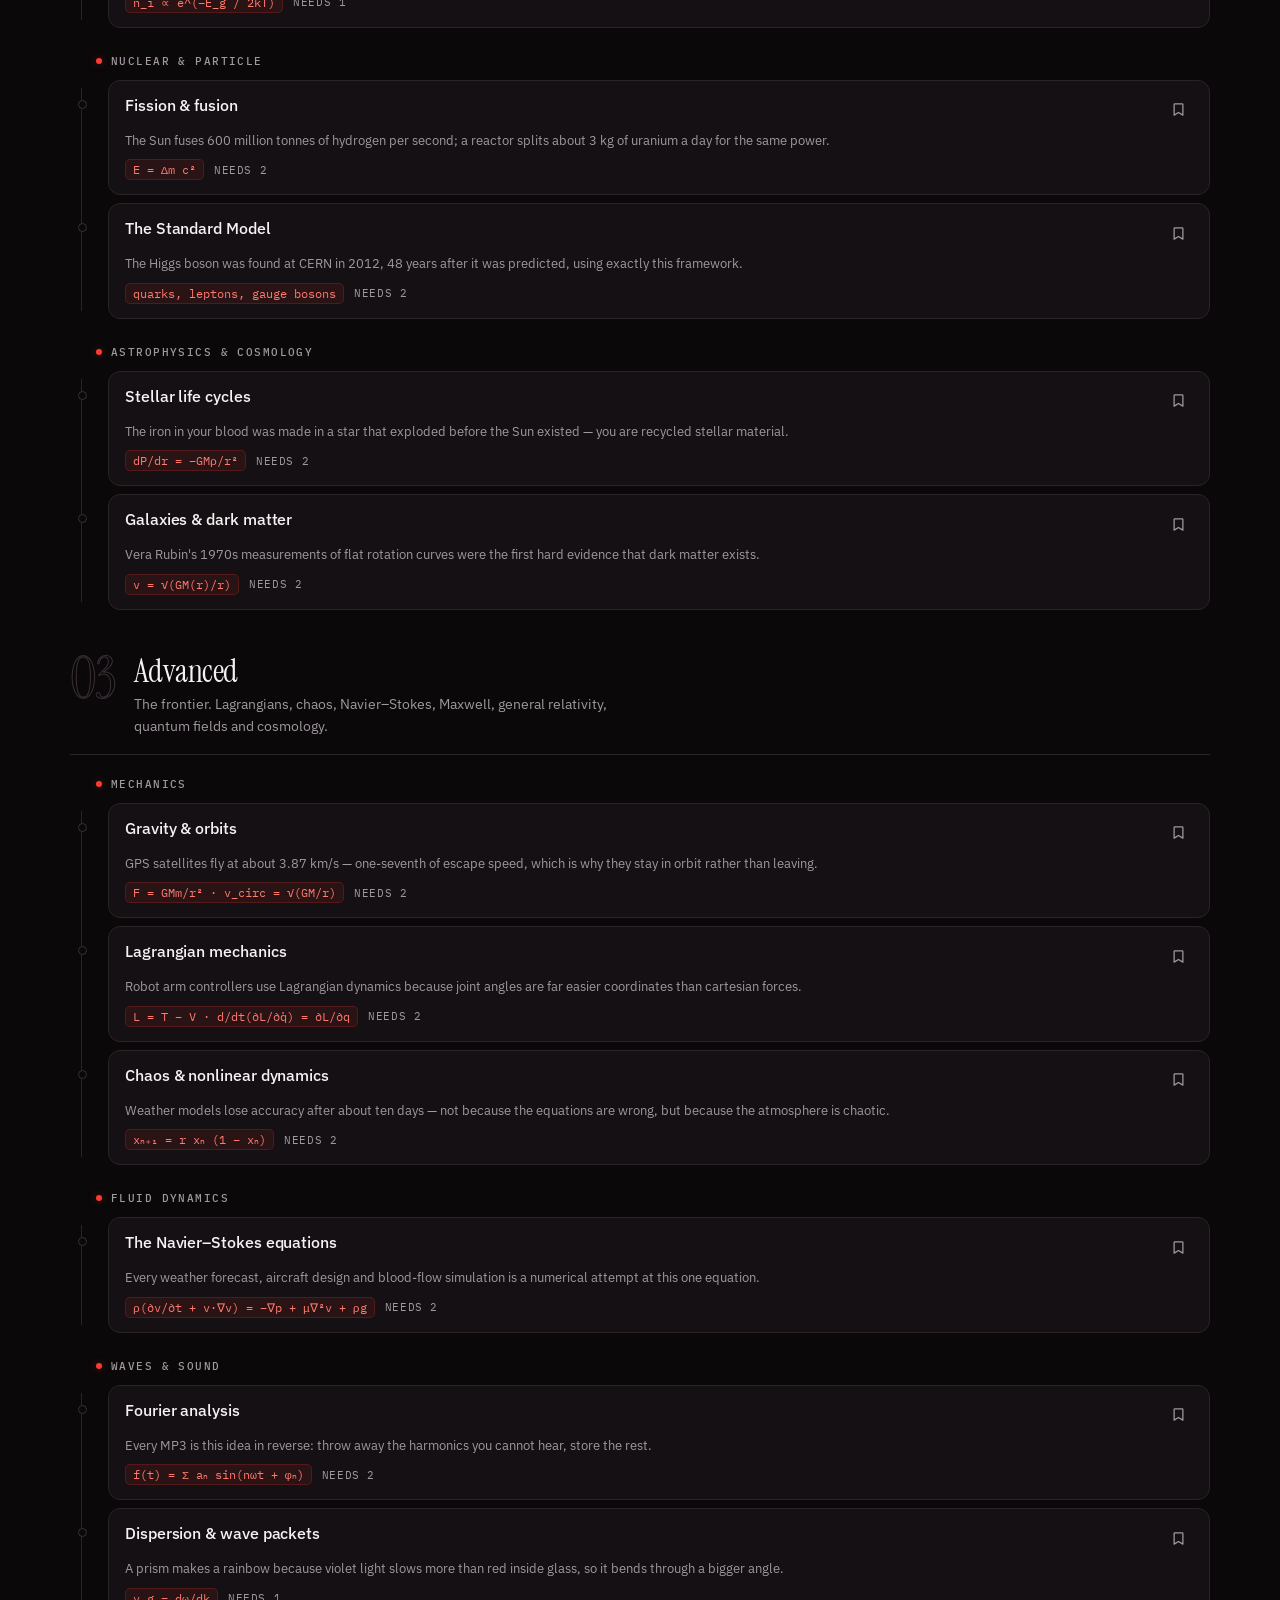
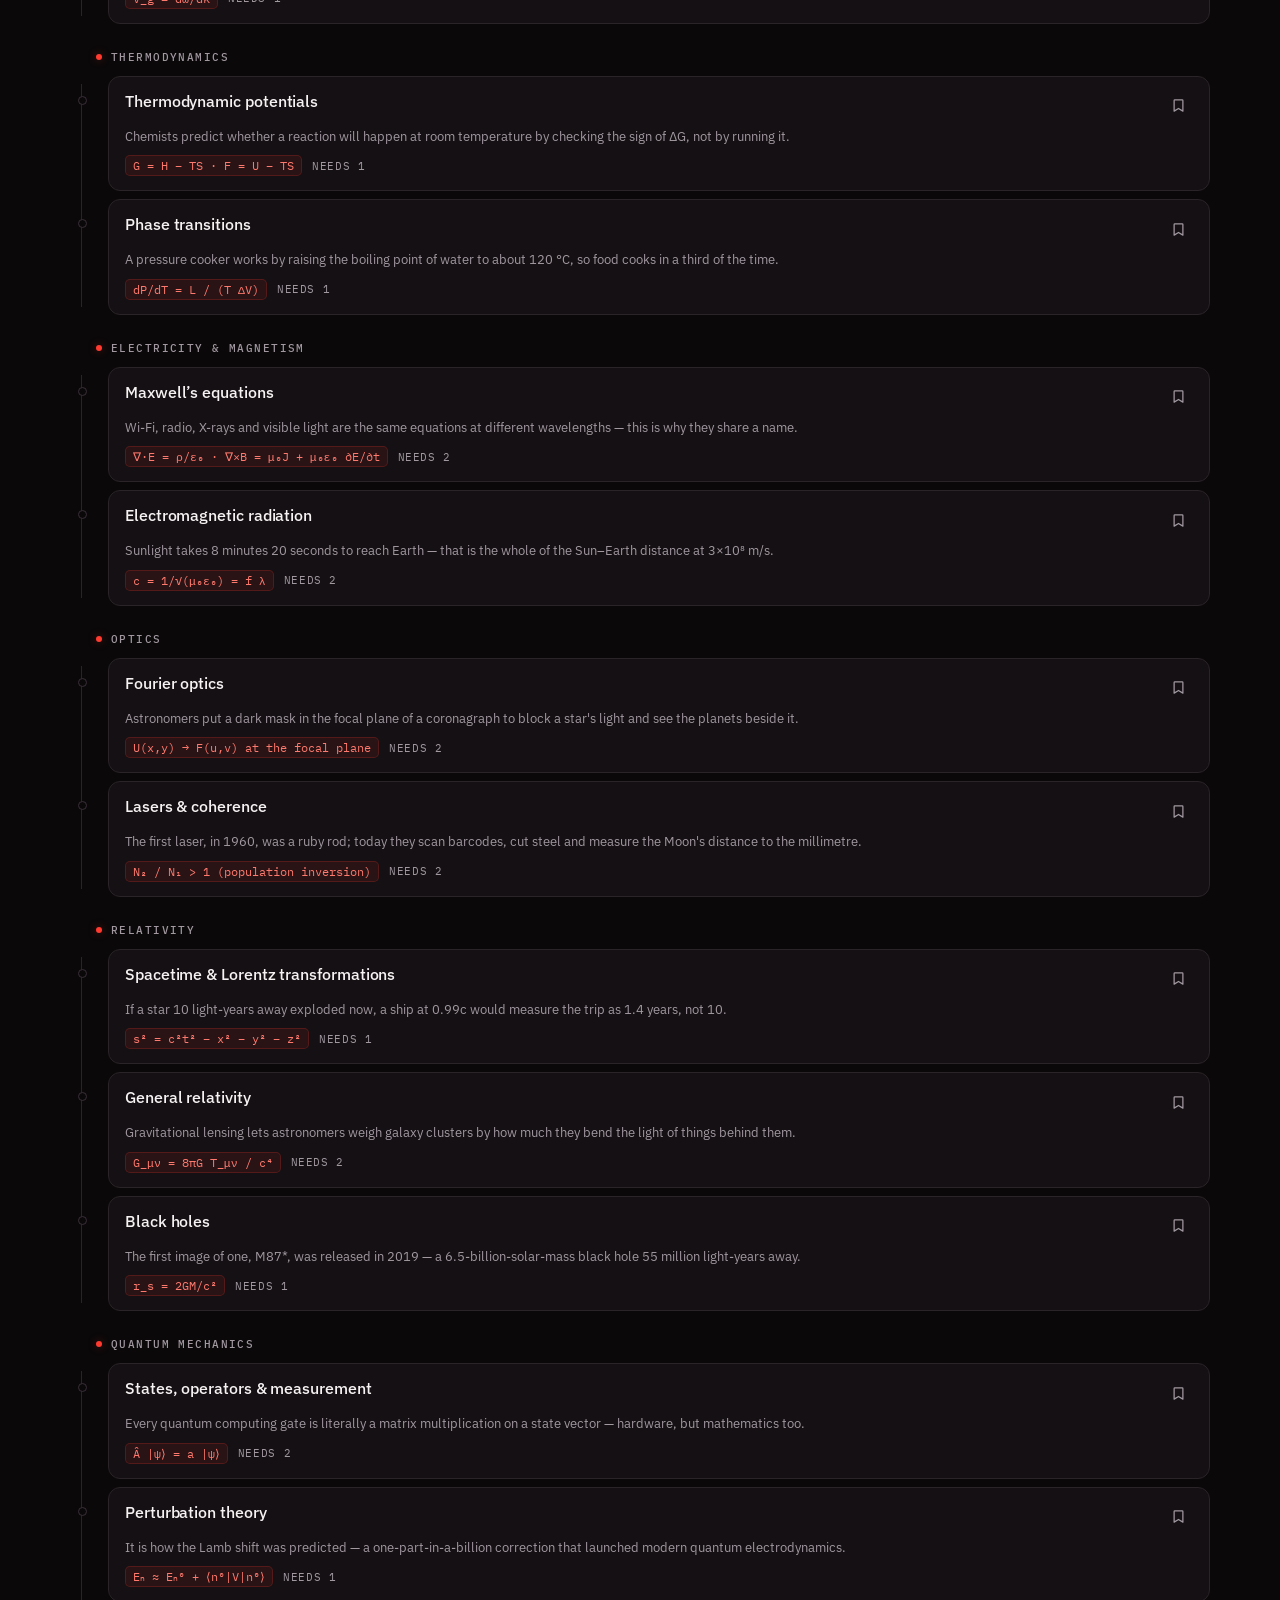
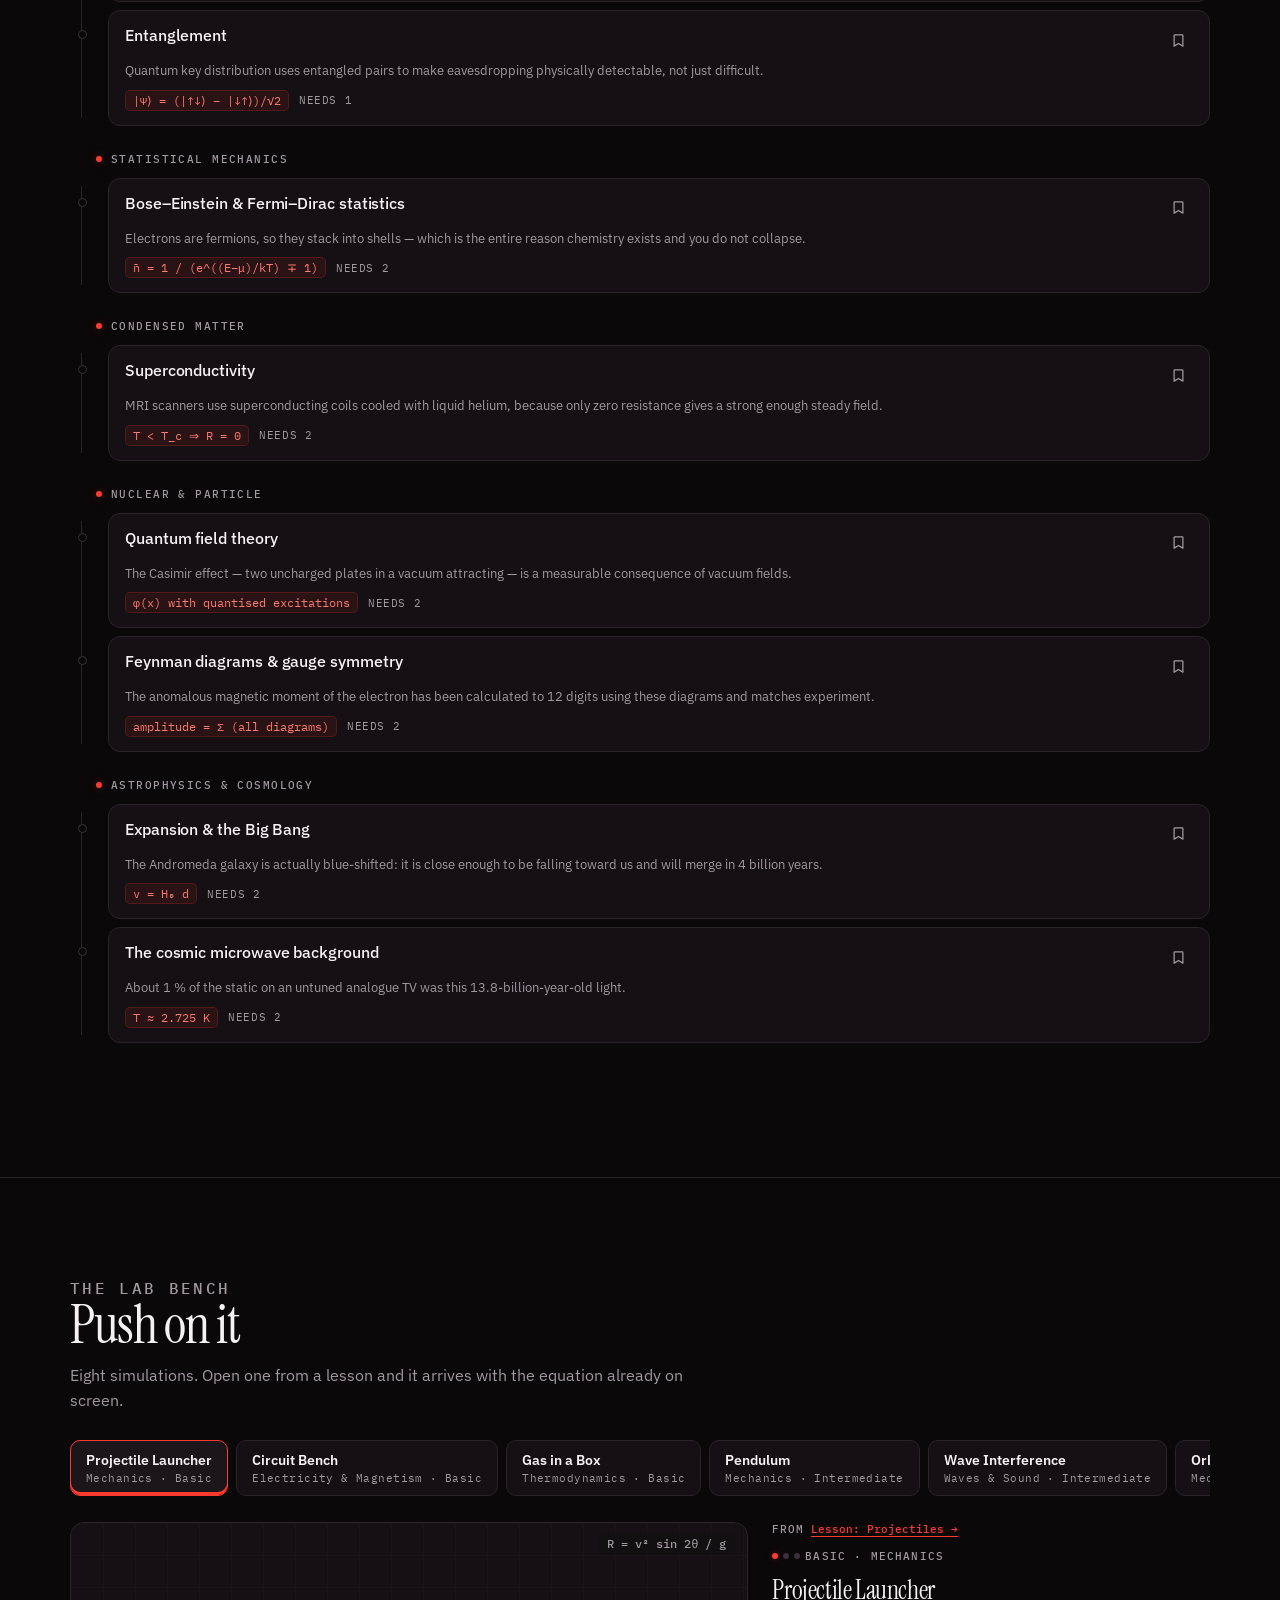
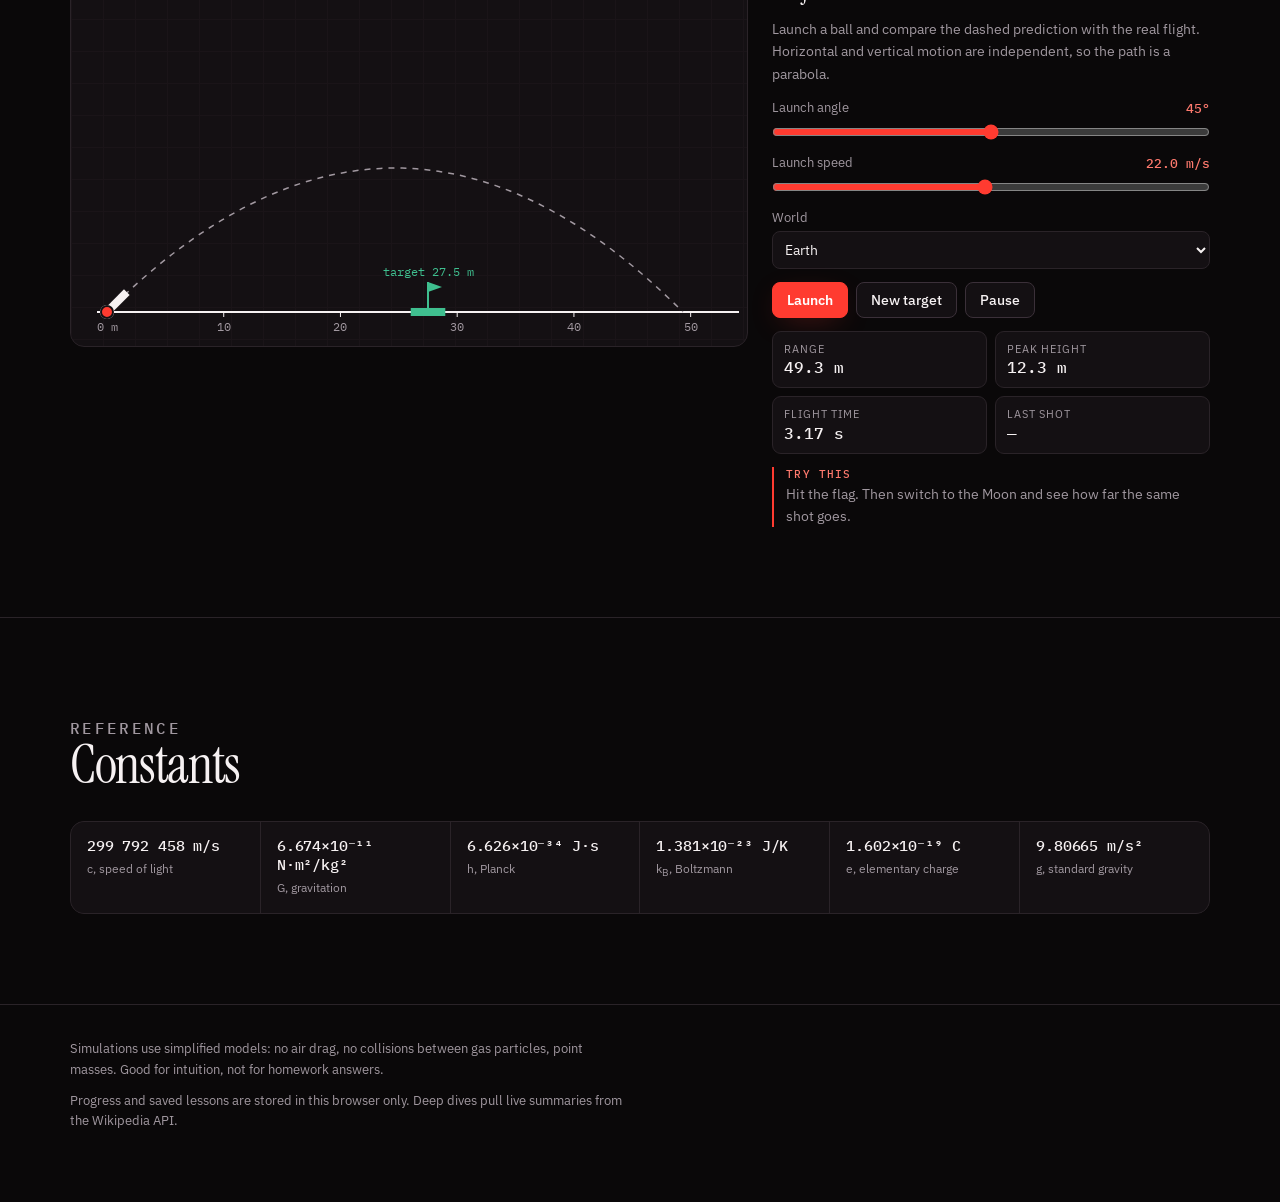
==== commit f6ab050c: "Update index.html" ====
--- a/index.html
+++ b/index.html
@@ -43,7 +43,7 @@
   </div>
 
   <div class="wrap hero-in">
-    <p class="eyebrow">A structured course · 13 tracks · 82 lessons</p>
+    <p class="eyebrow">A structured course · 13 tracks · 100 lessons</p>
     <h1>Physics,<br><em>from the ground up.</em></h1>
     <p class="lede">Most courses hand you a formula and hope for the best. RedPhysics shows you the rung below it. Every lesson names the maths it uses and the ideas it stands on — so the next thing to learn is always one you are already ready for, and you can see exactly what it unlocks.</p>
     <div class="cta">
@@ -52,7 +52,7 @@
       <button class="btn" id="savedBtn" type="button">Read what you saved</button>
     </div>
     <div class="stats">
-      <div class="stat"><b data-count="82">0</b><span>Lessons</span></div>
+      <div class="stat"><b data-count="100">0</b><span>Lessons</span></div>
       <div class="stat"><b data-count="13">0</b><span>Tracks</span></div>
       <div class="stat"><b data-count="8">0</b><span>Live simulations</span></div>
       <div class="stat"><b data-count="4">0</b><span>Levels deep</span></div>
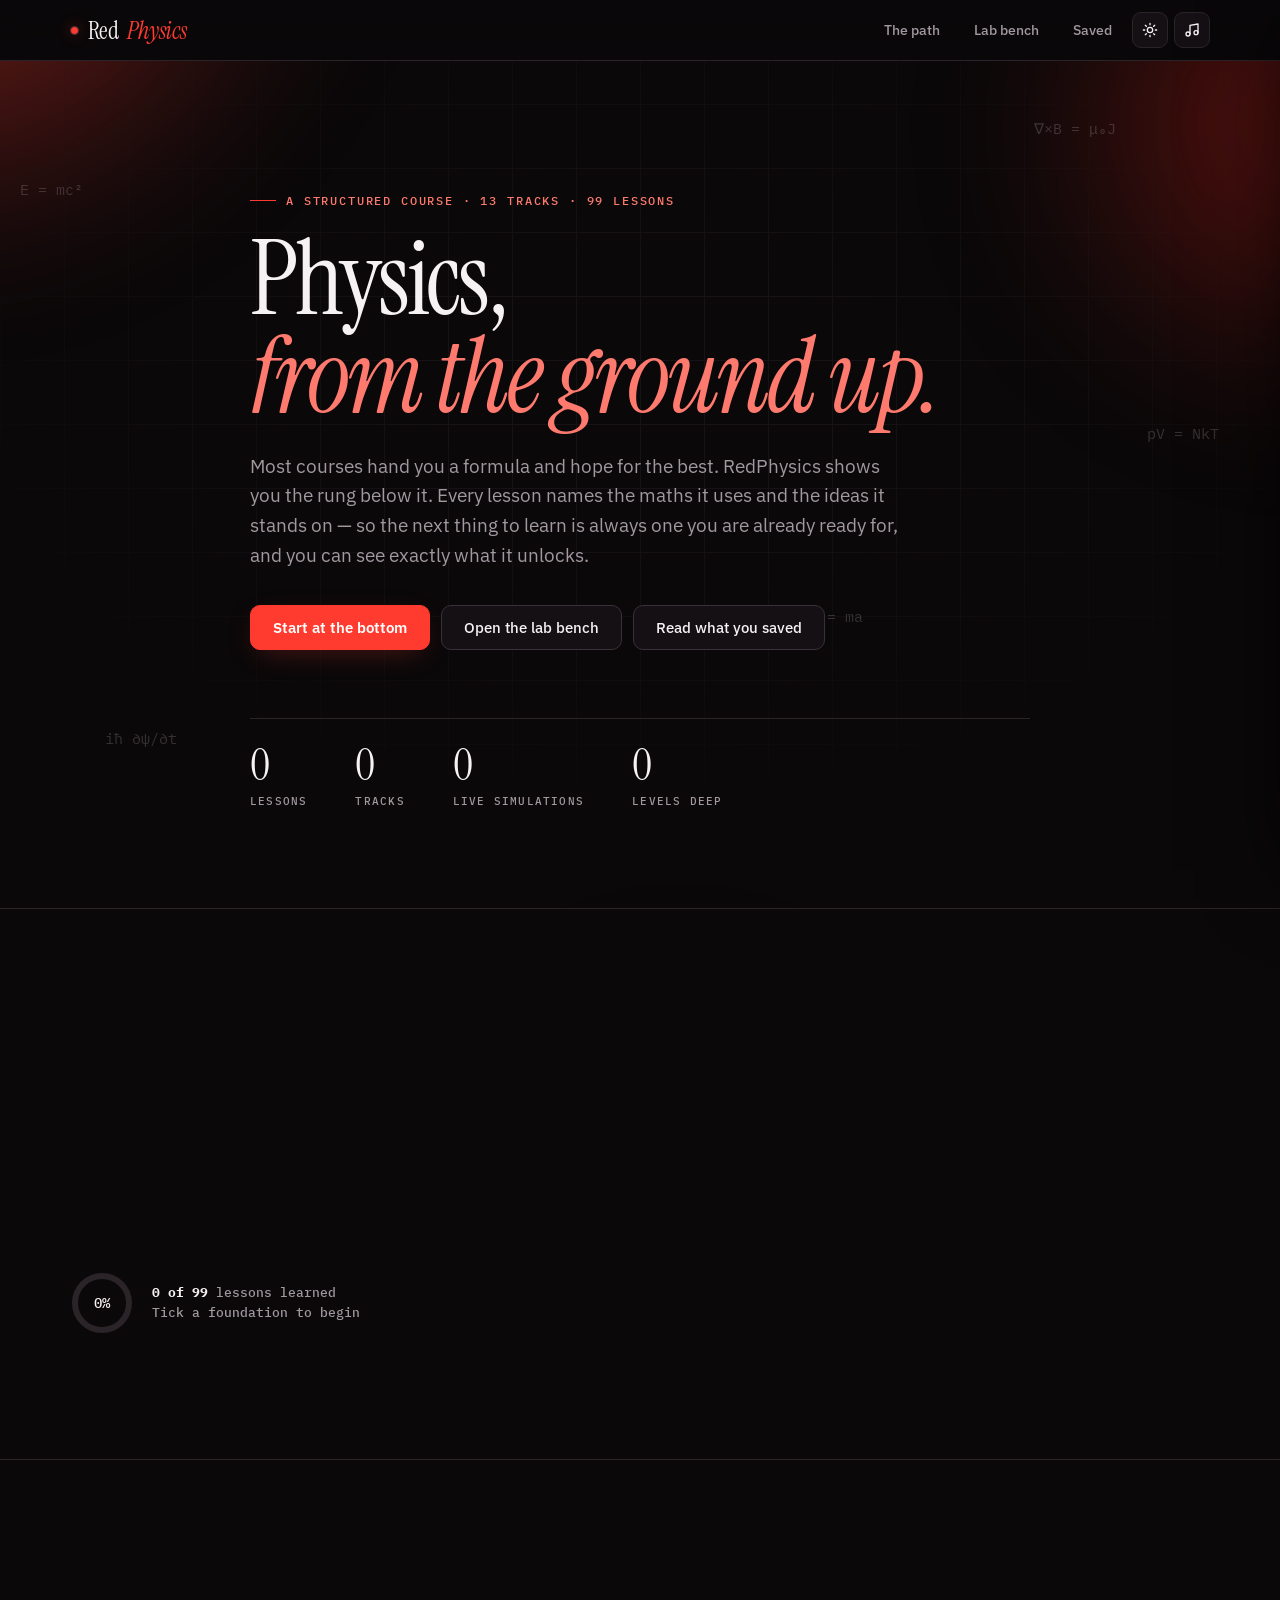
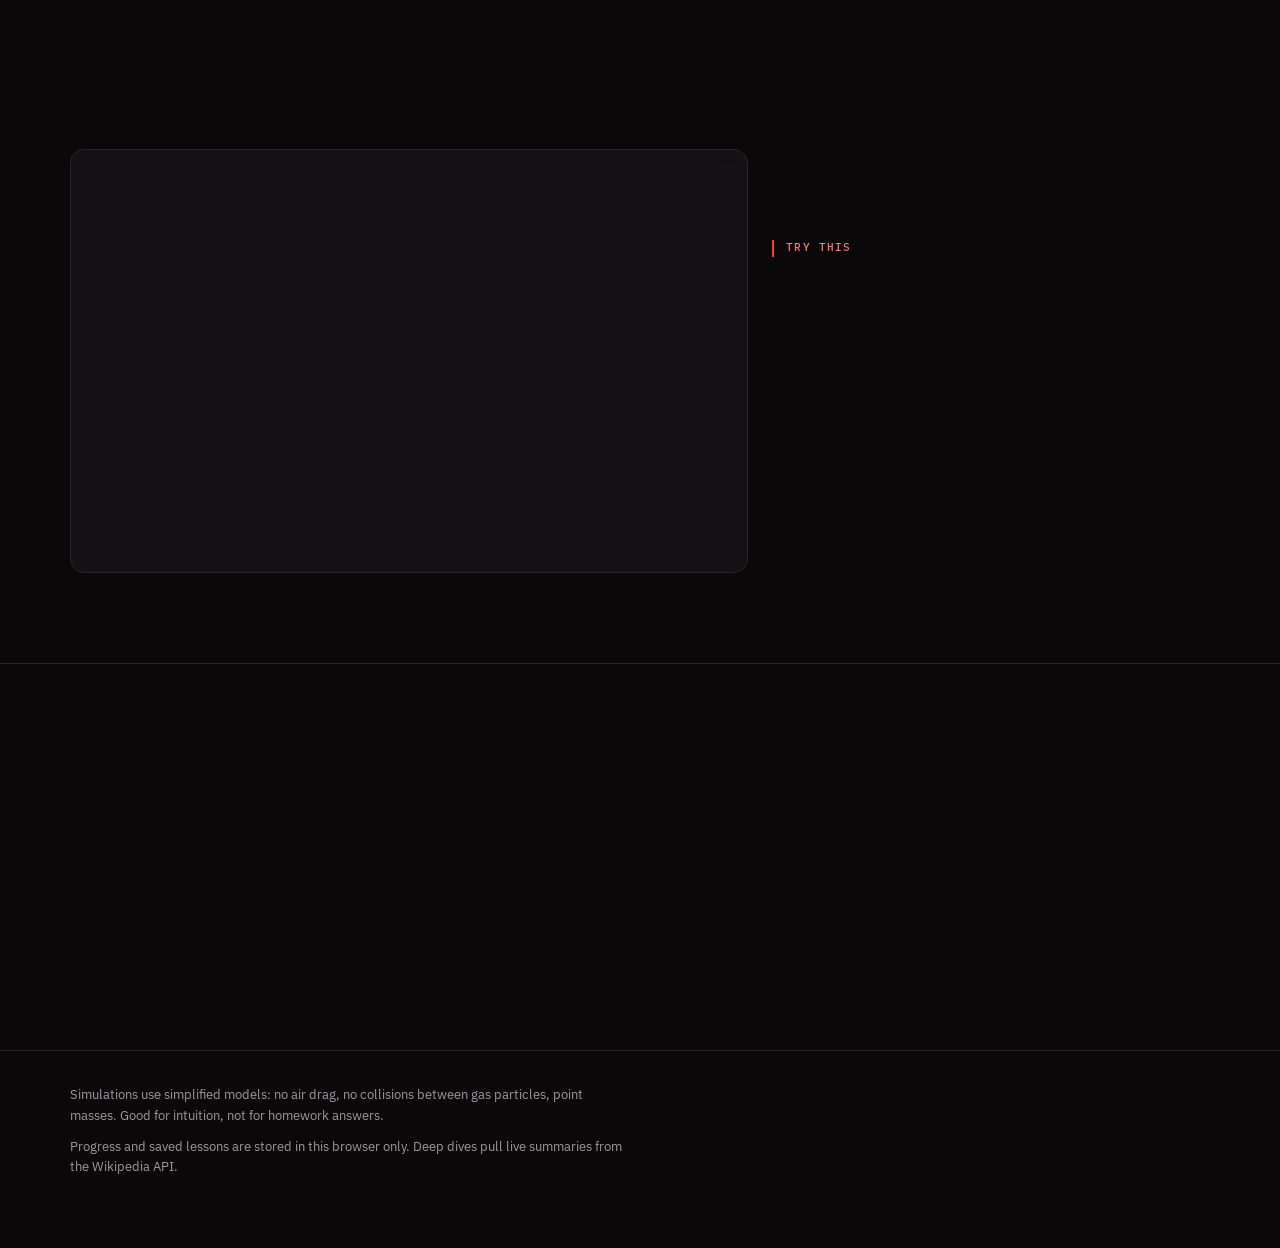
==== commit 33a3eb62: "Update index.html" ====
--- a/index.html
+++ b/index.html
@@ -3,6 +3,9 @@
 <head>
 <meta charset="utf-8">
 <meta name="viewport" content="width=device-width,initial-scale=1,viewport-fit=cover">
+<meta name="theme-color" content="#0A0809">
+<meta name="description" content="Structured physics course: 99 lessons, 13 tracks, 8 live simulations.">
+<link rel="apple-touch-icon" href="favicon.png">
 <title>RedPhysics — physics, from the ground up</title>
 <link rel="manifest" href="manifest.json">
 <link rel="preconnect" href="https://fonts.googleapis.com">
@@ -21,6 +24,9 @@
       <button class="iconbtn" id="themeBtn" type="button" aria-label="Toggle colour theme">
         <svg width="16" height="16" viewBox="0 0 24 24" fill="none" stroke="currentColor" stroke-width="2" stroke-linecap="round"><circle cx="12" cy="12" r="4"/><path d="M12 2v2M12 20v2M2 12h2M20 12h2M5 5l1.5 1.5M17.5 17.5L19 19M19 5l-1.5 1.5M6.5 17.5L5 19"/></svg>
       </button>
+      <button class="iconbtn" id="bgmBtn" type="button" aria-label="Toggle music" aria-pressed="false">
+        <svg width="16" height="16" viewBox="0 0 24 24" fill="none" stroke="currentColor" stroke-width="2" stroke-linecap="round" stroke-linejoin="round"><path d="M9 18V5l12-2v13"/><circle cx="6" cy="18" r="3"/><circle cx="18" cy="16" r="3"/></svg>
+      </button>
     </nav>
   </div>
   <div class="scrollbar" id="scrollbar"></div>
@@ -43,7 +49,7 @@
   </div>
 
   <div class="wrap hero-in">
-    <p class="eyebrow">A structured course · 13 tracks · 100 lessons</p>
+    <p class="eyebrow">A structured course · 13 tracks · 99 lessons</p>
     <h1>Physics,<br><em>from the ground up.</em></h1>
     <p class="lede">Most courses hand you a formula and hope for the best. RedPhysics shows you the rung below it. Every lesson names the maths it uses and the ideas it stands on — so the next thing to learn is always one you are already ready for, and you can see exactly what it unlocks.</p>
     <div class="cta">
@@ -52,7 +58,7 @@
       <button class="btn" id="savedBtn" type="button">Read what you saved</button>
     </div>
     <div class="stats">
-      <div class="stat"><b data-count="100">0</b><span>Lessons</span></div>
+      <div class="stat"><b data-count="99">0</b><span>Lessons</span></div>
       <div class="stat"><b data-count="13">0</b><span>Tracks</span></div>
       <div class="stat"><b data-count="8">0</b><span>Live simulations</span></div>
       <div class="stat"><b data-count="4">0</b><span>Levels deep</span></div>
@@ -86,7 +92,7 @@
         </svg>
         <b id="ringPct">0%</b>
       </div>
-      <div class="progtext"><b id="progCount">0 of 82</b> lessons learned<br><span id="progSub">Tick a foundation to begin</span></div>
+      <div class="progtext"><b id="progCount">0 of 99</b> lessons learned<br><span id="progSub">Tick a foundation to begin</span></div>
     </div>
 
     <div id="chapters"></div>
@@ -202,6 +208,99 @@
     <button class="btn" id="drDone" type="button">Mark as learned</button>
   </div>
 </aside>
-<script src="script.js"></script>
+<!-- js/core -->
+<script src="js/core/registry.js"></script>
+<script src="js/core/util.js"></script>
+
+<!-- lessons/00-foundations -->
+<script src="lessons/00-foundations/chapter.js"></script>
+<script src="lessons/00-foundations/foundations.js"></script>
+
+<!-- lessons/01-basic -->
+<script src="lessons/01-basic/chapter.js"></script>
+<script src="lessons/01-basic/mechanics.js"></script>
+<script src="lessons/01-basic/fluid-dynamics.js"></script>
+<script src="lessons/01-basic/waves-sound.js"></script>
+<script src="lessons/01-basic/thermodynamics.js"></script>
+<script src="lessons/01-basic/electricity-magnetism.js"></script>
+<script src="lessons/01-basic/optics.js"></script>
+<script src="lessons/01-basic/relativity.js"></script>
+<script src="lessons/01-basic/quantum-mechanics.js"></script>
+<script src="lessons/01-basic/statistical-mechanics.js"></script>
+<script src="lessons/01-basic/condensed-matter.js"></script>
+<script src="lessons/01-basic/nuclear-particle.js"></script>
+<script src="lessons/01-basic/astrophysics-cosmology.js"></script>
+
+<!-- lessons/02-intermediate -->
+<script src="lessons/02-intermediate/chapter.js"></script>
+<script src="lessons/02-intermediate/mechanics.js"></script>
+<script src="lessons/02-intermediate/fluid-dynamics.js"></script>
+<script src="lessons/02-intermediate/waves-sound.js"></script>
+<script src="lessons/02-intermediate/thermodynamics.js"></script>
+<script src="lessons/02-intermediate/electricity-magnetism.js"></script>
+<script src="lessons/02-intermediate/optics.js"></script>
+<script src="lessons/02-intermediate/relativity.js"></script>
+<script src="lessons/02-intermediate/quantum-mechanics.js"></script>
+<script src="lessons/02-intermediate/statistical-mechanics.js"></script>
+<script src="lessons/02-intermediate/condensed-matter.js"></script>
+<script src="lessons/02-intermediate/nuclear-particle.js"></script>
+<script src="lessons/02-intermediate/astrophysics-cosmology.js"></script>
+
+<!-- lessons/03-frontiers-quantum-particles -->
+<script src="lessons/03-frontiers-quantum-particles/chapter.js"></script>
+<script src="lessons/03-frontiers-quantum-particles/quantum-mechanics.js"></script>
+<script src="lessons/03-frontiers-quantum-particles/nuclear-particle.js"></script>
+
+<!-- lessons/04-frontiers-spacetime-cosmos -->
+<script src="lessons/04-frontiers-spacetime-cosmos/chapter.js"></script>
+<script src="lessons/04-frontiers-spacetime-cosmos/relativity.js"></script>
+<script src="lessons/04-frontiers-spacetime-cosmos/astrophysics-cosmology.js"></script>
+
+<!-- lessons/05-frontiers-matter-many-bodies -->
+<script src="lessons/05-frontiers-matter-many-bodies/chapter.js"></script>
+<script src="lessons/05-frontiers-matter-many-bodies/statistical-mechanics.js"></script>
+<script src="lessons/05-frontiers-matter-many-bodies/condensed-matter.js"></script>
+
+<!-- lessons/06-frontiers-classical-fields -->
+<script src="lessons/06-frontiers-classical-fields/chapter.js"></script>
+<script src="lessons/06-frontiers-classical-fields/mechanics.js"></script>
+<script src="lessons/06-frontiers-classical-fields/fluid-dynamics.js"></script>
+<script src="lessons/06-frontiers-classical-fields/waves-sound.js"></script>
+<script src="lessons/06-frontiers-classical-fields/thermodynamics.js"></script>
+<script src="lessons/06-frontiers-classical-fields/electricity-magnetism.js"></script>
+<script src="lessons/06-frontiers-classical-fields/optics.js"></script>
+
+<!-- js/core -->
+<script src="js/core/indexes.js"></script>
+<script src="js/core/state.js"></script>
+
+<!-- js/lab -->
+<script src="js/lab/engine.js"></script>
+
+<!-- labs -->
+<script src="labs/mechanics/projectile.js"></script>
+<script src="labs/electricity-magnetism/circuit.js"></script>
+<script src="labs/thermodynamics/gas.js"></script>
+<script src="labs/mechanics/pendulum.js"></script>
+<script src="labs/waves-sound/waves.js"></script>
+<script src="labs/mechanics/orbit.js"></script>
+<script src="labs/relativity/relativity.js"></script>
+<script src="labs/quantum-mechanics/quantum.js"></script>
+
+<!-- js/lab -->
+<script src="js/lab/lab-ui.js"></script>
+
+<!-- js/path -->
+<script src="js/path/path.js"></script>
+
+<!-- js/ui -->
+<script src="js/ui/save.js"></script>
+<script src="js/ui/drawer.js"></script>
+<script src="js/ui/wiki.js"></script>
+<script src="js/ui/chrome.js"></script>
+<script src="js/ui/bgm.js"></script>
+
+<!-- js/boot.js -->
+<script src="js/boot.js"></script>
 </body>
 </html>
--- a/style.css
+++ b/style.css
@@ -330,4 +330,20 @@
   *{animation-duration:.001ms!important;transition-duration:.001ms!important}
   .rv{opacity:1;transform:none}
   .orb,.gridlines,.glyph{transform:none!important}
-}+}
+
+.subblock{margin:18px 0 0;padding-top:14px;border-top:1px solid var(--line)}
+.subblock:first-child{margin-top:0;padding-top:0;border-top:0}
+.subblock h5{font:500 10.5px var(--f-mono);letter-spacing:.13em;text-transform:uppercase;color:var(--red-2);margin:0 0 8px}
+.subblock p{margin:0;font-size:15px;line-height:1.65;color:var(--ink)}
+.subblock.pitfall{border-left:3px solid var(--red);padding-left:14px;margin-top:18px}
+.subblock.pitfall h5{color:var(--red)}
+.reflist,.problist{margin:0;padding-left:20px;font-size:14.5px;line-height:1.7;color:var(--ink)}
+.reflist li,.problist li{margin-bottom:4px}
+.reflist{list-style:none;padding-left:0}
+.reflist li{font-family:var(--f-mono);font-size:13px;color:var(--muted)}
+
+.fgroup-h .fprog{font:500 10px var(--f-mono);color:var(--muted);letter-spacing:.06em;
+  padding:1px 6px;border-radius:4px;border:1px solid var(--line);
+  background:var(--surface);margin-left:auto;text-transform:none;text-transform:none;
+  white-space:nowrap}
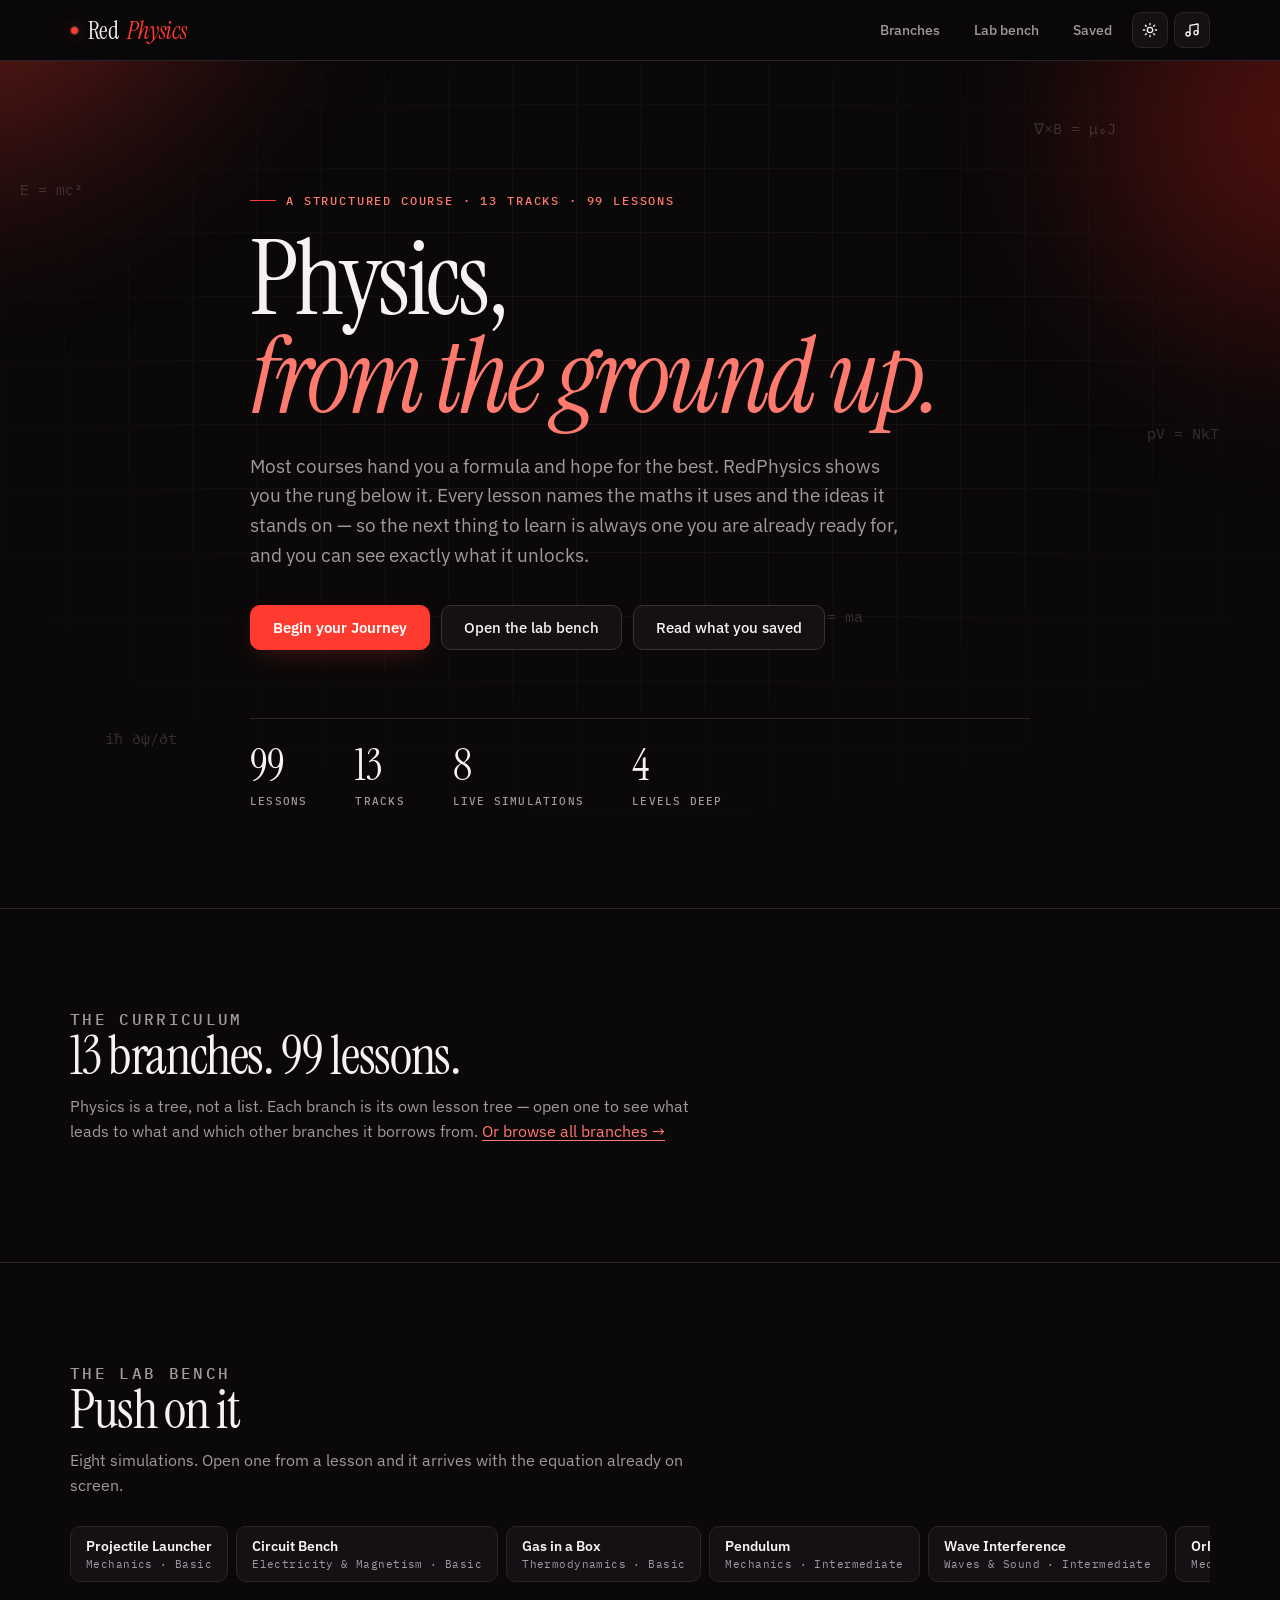
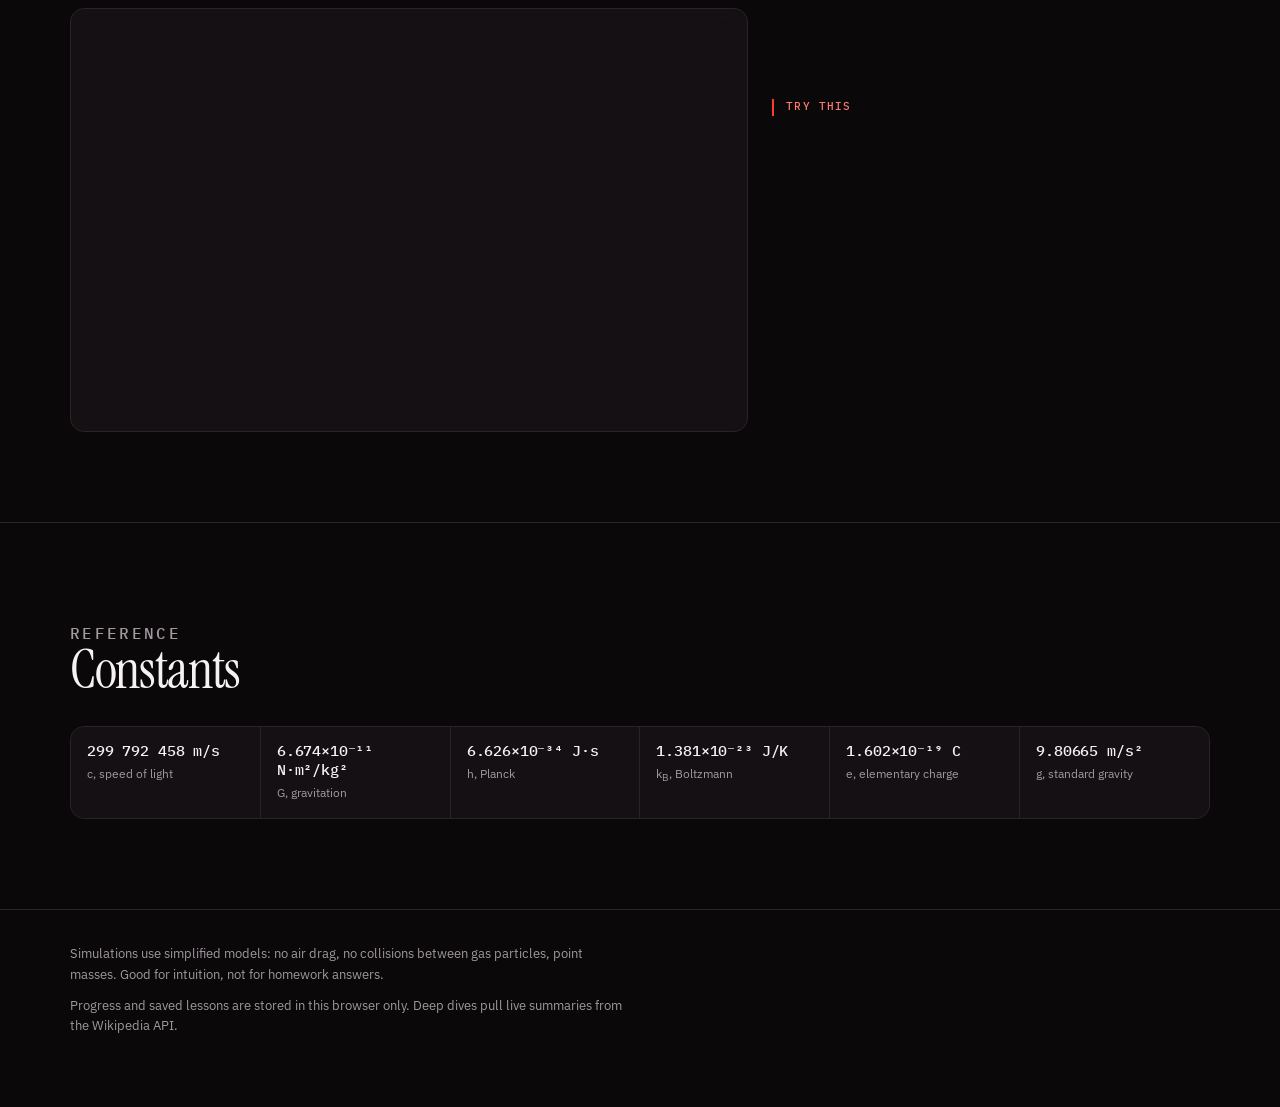
==== commit a640a64c: "Update index.html" ====
--- a/index.html
+++ b/index.html
@@ -18,7 +18,7 @@
   <div class="wrap hdr-in">
     <a class="brand" href="#top"><span class="dot"></span>Red<em>Physics</em></a>
     <nav>
-      <button class="nbtn" data-go="pathsec" type="button">The path</button>
+      <a class="nbtn" href="branches.html" style="text-decoration:none">Branches</a>
       <button class="nbtn" data-go="labsec" type="button">Lab bench</button>
       <button class="nbtn" id="navSaved" type="button">Saved <span id="savedCount"></span></button>
       <button class="iconbtn" id="themeBtn" type="button" aria-label="Toggle colour theme">
@@ -53,7 +53,7 @@
     <h1>Physics,<br><em>from the ground up.</em></h1>
     <p class="lede">Most courses hand you a formula and hope for the best. RedPhysics shows you the rung below it. Every lesson names the maths it uses and the ideas it stands on — so the next thing to learn is always one you are already ready for, and you can see exactly what it unlocks.</p>
     <div class="cta">
-      <button class="btn primary" id="startBtn" type="button">Start at the bottom</button>
+      <button class="btn primary" id="startBtn" type="button">Begin your Journey</button>
       <button class="btn" id="labBtn" type="button">Open the lab bench</button>
       <button class="btn" id="savedBtn" type="button">Read what you saved</button>
     </div>
@@ -65,40 +65,18 @@
     </div>
   </div>
 </section>
-
-<!-- ================= PATH ================= -->
+<!-- ================= BRANCHES TEASER ================= -->
 <section class="blk" id="pathsec">
   <div class="wrap">
     <div class="sec-head rv">
       <div>
         <p class="kicker">The curriculum</p>
-        <h2>The path</h2>
-        <p>Read it bottom-up. Grey dot means waiting on a prerequisite. Hover any lesson to light up everything it depends on and everything it unlocks.</p>
-      </div>
-    </div>
-
-    <div class="filters">
-      <div class="chiprow" id="levelChips" role="group" aria-label="Filter by level"></div>
-      <div class="chiprow" id="fieldChips" role="group" aria-label="Filter by track"></div>
-    </div>
-
-    <div class="nextup rv" id="nextup"></div>
-
-    <div class="progwrap">
-      <div class="ring">
-        <svg width="64" height="64" viewBox="0 0 64 64">
-          <circle class="track" cx="32" cy="32" r="27"/>
-          <circle class="fill" id="ringFill" cx="32" cy="32" r="27" stroke-dasharray="169.6" stroke-dashoffset="169.6"/>
-        </svg>
-        <b id="ringPct">0%</b>
-      </div>
-      <div class="progtext"><b id="progCount">0 of 99</b> lessons learned<br><span id="progSub">Tick a foundation to begin</span></div>
-    </div>
-
-    <div id="chapters"></div>
+        <h2>13 branches. 99 lessons.</h2>
+        <p>Physics is a tree, not a list. Each branch is its own lesson tree — open one to see what leads to what and which other branches it borrows from. <a href="branches.html" style="color:var(--red-2);text-decoration:underline;text-underline-offset:3px">Or browse all branches →</a></p>
+      </div>
+    </div>
   </div>
 </section>
-
 <!-- ================= LAB ================= -->
 <section class="blk" id="labsec">
   <div class="wrap">
@@ -301,6 +279,40 @@
 <script src="js/ui/bgm.js"></script>
 
 <!-- js/boot.js -->
-<script src="js/boot.js"></script>
+<script src="js/boot.js"></script> 
+<script>
+(function(){
+  var K="rp.last", NAMES=["openLesson","openDrawer","showLesson","showDrawer","open"];
+  NAMES.forEach(function(n){var f=window[n];if(typeof f==="function")window[n]=function(id){
+    if(id)try{localStorage.setItem(K,id)}catch(e){}
+    return f.apply(this,arguments);
+  }});
+  function open(id){
+    for(var i=0;i<NAMES.length;i++){var f=window[NAMES[i]];
+      if(typeof f==="function"){try{f(id);return}catch(e){}}}
+    if(window.Drawer&&Drawer.open)try{Drawer.open(id);return}catch(e){}
+  }
+  function fromHash(){var m=location.hash.match(/^#lesson=(.+)$/);if(m)open(decodeURIComponent(m[1]))}
+  function firstId(){var L=window.LESSONS||[];for(var i=0;i<L.length;i++)if(!(L[i].need||[]).length)return L[i].id;return L[0]&&L[0].id}
+  function valid(id){return !!id&&(window.LESSONS||[]).some(function(l){return l.id===id})}
+  function wire(){
+    var o=document.getElementById("startBtn");if(!o)return;
+    var b=o.cloneNode(true);o.parentNode.replaceChild(b,o);
+    var last=null;try{last=localStorage.getItem(K)}catch(e){}
+    if(valid(last)){
+      b.textContent="Continue";
+      b.onclick=function(){location.hash="lesson="+encodeURIComponent(last)};
+    }else{
+      b.textContent="Begin your Journey";
+      b.onclick=function(){var id=firstId();
+        if(id)location.hash="lesson="+encodeURIComponent(id);
+        else location.href="branches.html#foundations"};
+    }
+  }
+  function go(){fromHash();wire()}
+  if(document.readyState==="loading")document.addEventListener("DOMContentLoaded",go);else go();
+  addEventListener("hashchange",fromHash);
+})();
+</script>
 </body>
 </html>
--- a/style.css
+++ b/style.css
@@ -347,3 +347,20 @@
   padding:1px 6px;border-radius:4px;border:1px solid var(--line);
   background:var(--surface);margin-left:auto;text-transform:none;text-transform:none;
   white-space:nowrap}
+
+/* ============ MOBILE + MUSIC ============ */
+.iconbtn.on{color:var(--red);border-color:var(--red)}
+.drawer:not(.on){box-shadow:none} /* the closed drawer's shadow was bleeding onto the right edge of the screen */
+@media (max-width:640px){
+  .formula{position:static;max-width:none;text-align:left;border-radius:0;border-top:1px solid var(--line);padding:7px 12px} /* was overlapping the canvas text */
+  .hdr nav{flex-wrap:nowrap;gap:4px}
+  .nbtn[data-go]{display:none}
+  .glyph{display:none}
+  .orb{filter:blur(44px)}
+  .svbtn{width:40px;height:40px}
+  .chip{padding:9px 14px}
+  .cta .btn{flex:1 1 100%}
+}
+@media (hover:none){
+  .node:hover .card,.btn:hover,.tab:hover{transform:none}
+}
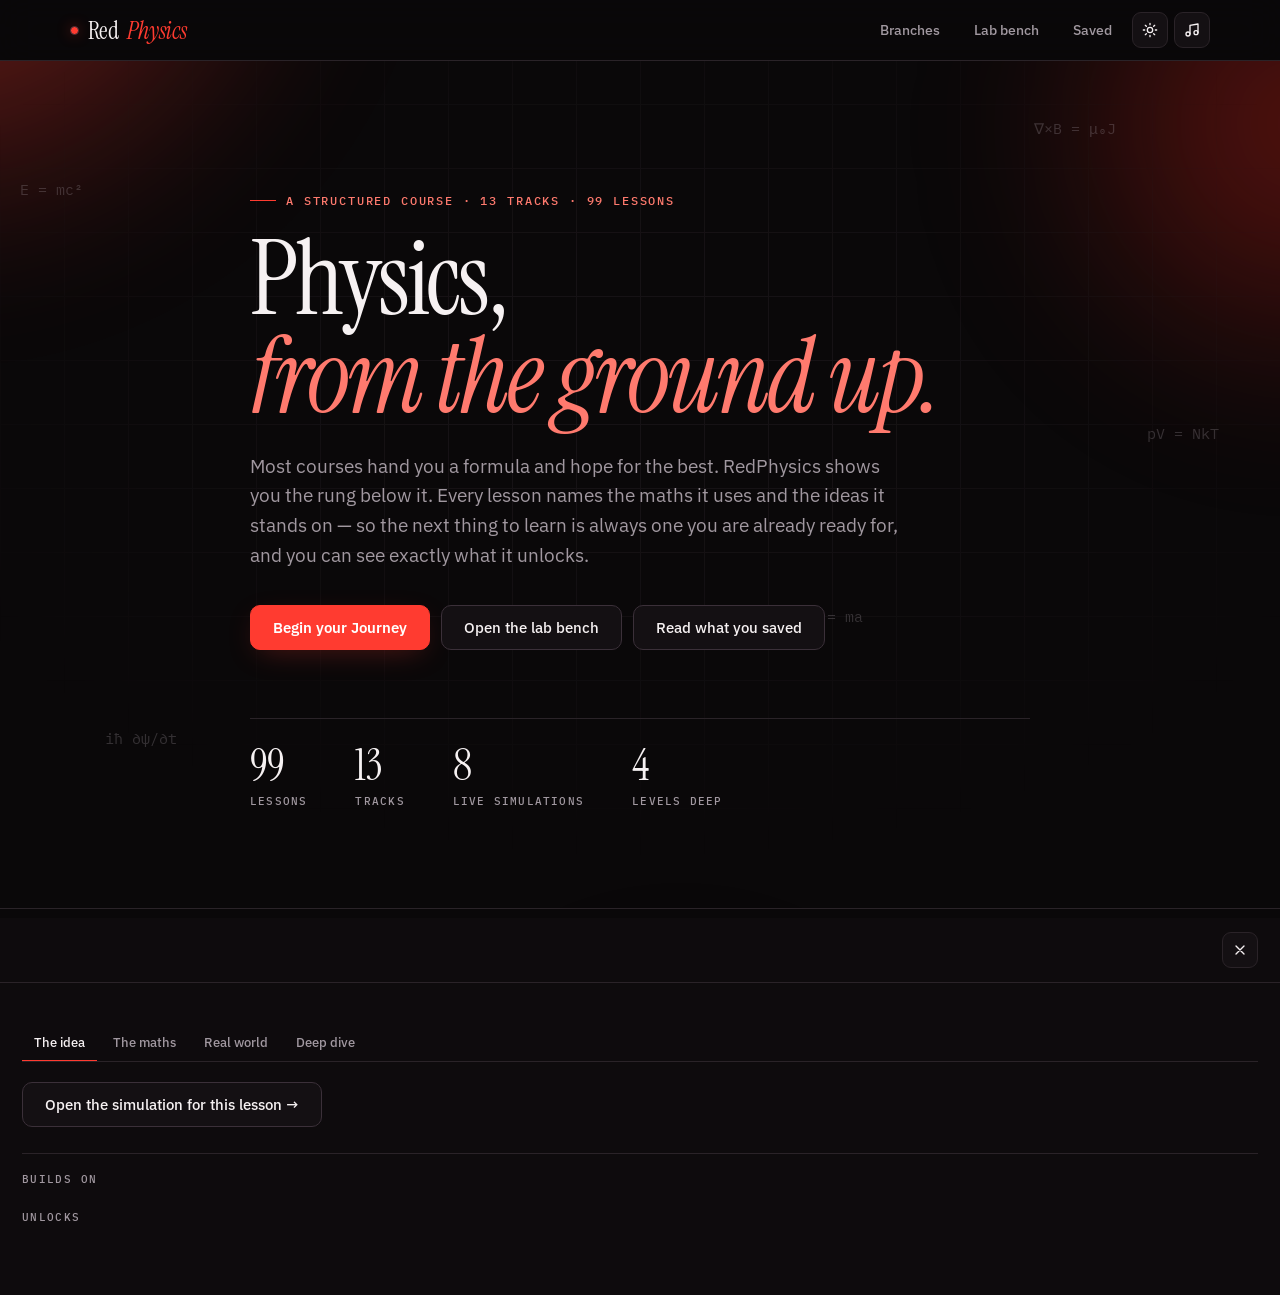
==== commit 75d1b94d: "Update index.html" ====
--- a/index.html
+++ b/index.html
@@ -6,6 +6,7 @@
 <meta name="theme-color" content="#0A0809">
 <meta name="description" content="Structured physics course: 99 lessons, 13 tracks, 8 live simulations.">
 <link rel="apple-touch-icon" href="favicon.png">
+<link rel="icon" href="favicon.png">
 <title>RedPhysics — physics, from the ground up</title>
 <link rel="manifest" href="manifest.json">
 <link rel="preconnect" href="https://fonts.googleapis.com">
@@ -19,7 +20,7 @@
     <a class="brand" href="#top"><span class="dot"></span>Red<em>Physics</em></a>
     <nav>
       <a class="nbtn" href="branches.html" style="text-decoration:none">Branches</a>
-      <button class="nbtn" data-go="labsec" type="button">Lab bench</button>
+      <a class="nbtn" href="lab.html" style="text-decoration:none">Lab bench</a>
       <button class="nbtn" id="navSaved" type="button">Saved <span id="savedCount"></span></button>
       <button class="iconbtn" id="themeBtn" type="button" aria-label="Toggle colour theme">
         <svg width="16" height="16" viewBox="0 0 24 24" fill="none" stroke="currentColor" stroke-width="2" stroke-linecap="round"><circle cx="12" cy="12" r="4"/><path d="M12 2v2M12 20v2M2 12h2M20 12h2M5 5l1.5 1.5M17.5 17.5L19 19M19 5l-1.5 1.5M6.5 17.5L5 19"/></svg>
@@ -54,7 +55,7 @@
     <p class="lede">Most courses hand you a formula and hope for the best. RedPhysics shows you the rung below it. Every lesson names the maths it uses and the ideas it stands on — so the next thing to learn is always one you are already ready for, and you can see exactly what it unlocks.</p>
     <div class="cta">
       <button class="btn primary" id="startBtn" type="button">Begin your Journey</button>
-      <button class="btn" id="labBtn" type="button">Open the lab bench</button>
+      <a class="btn" href="lab.html" style="text-decoration:none;display:inline-block">Open the lab bench</a>
       <button class="btn" id="savedBtn" type="button">Read what you saved</button>
     </div>
     <div class="stats">
@@ -65,48 +66,6 @@
     </div>
   </div>
 </section>
-<!-- ================= BRANCHES TEASER ================= -->
-<section class="blk" id="pathsec">
-  <div class="wrap">
-    <div class="sec-head rv">
-      <div>
-        <p class="kicker">The curriculum</p>
-        <h2>13 branches. 99 lessons.</h2>
-        <p>Physics is a tree, not a list. Each branch is its own lesson tree — open one to see what leads to what and which other branches it borrows from. <a href="branches.html" style="color:var(--red-2);text-decoration:underline;text-underline-offset:3px">Or browse all branches →</a></p>
-      </div>
-    </div>
-  </div>
-</section>
-<!-- ================= LAB ================= -->
-<section class="blk" id="labsec">
-  <div class="wrap">
-    <div class="sec-head rv">
-      <div>
-        <p class="kicker">The lab bench</p>
-        <h2>Push on it</h2>
-        <p>Eight simulations. Open one from a lesson and it arrives with the equation already on screen.</p>
-      </div>
-    </div>
-    <div class="tabs" id="tabs" role="tablist" aria-label="Choose a lab"></div>
-    <div class="lab" id="labmount">
-      <div class="stage">
-        <canvas id="cv" role="img" aria-label="Interactive simulation"></canvas>
-        <div class="formula" id="formula"></div>
-      </div>
-      <div class="panel">
-        <div class="labctx" id="labctx"></div>
-        <span class="lvl" id="lvl"></span>
-        <h3 id="ltitle"></h3>
-        <p id="blurb"></p>
-        <div id="controls"></div>
-        <div class="btns" id="btns"></div>
-        <div class="readouts" id="readouts"></div>
-        <p class="try"><b>Try this</b><span id="ltry"></span></p>
-      </div>
-    </div>
-  </div>
-</section>
-
 <!-- ================= CONSTANTS ================= -->
 <section class="blk">
   <div class="wrap">
@@ -121,13 +80,6 @@
     </div>
   </div>
 </section>
-
-<footer>
-  <div class="wrap">
-    <p>Simulations use simplified models: no air drag, no collisions between gas particles, point masses. Good for intuition, not for homework answers.</p>
-    <p>Progress and saved lessons are stored in this browser only. Deep dives pull live summaries from the Wikipedia API.</p>
-  </div>
-</footer>
 </main>
 
 <!-- ================= DRAWER ================= -->
@@ -252,61 +204,117 @@
 <script src="js/core/indexes.js"></script>
 <script src="js/core/state.js"></script>
 
-<!-- js/lab -->
-<script src="js/lab/engine.js"></script>
-
-<!-- labs -->
-<script src="labs/mechanics/projectile.js"></script>
-<script src="labs/electricity-magnetism/circuit.js"></script>
-<script src="labs/thermodynamics/gas.js"></script>
-<script src="labs/mechanics/pendulum.js"></script>
-<script src="labs/waves-sound/waves.js"></script>
-<script src="labs/mechanics/orbit.js"></script>
-<script src="labs/relativity/relativity.js"></script>
-<script src="labs/quantum-mechanics/quantum.js"></script>
-
-<!-- js/lab -->
-<script src="js/lab/lab-ui.js"></script>
-
-<!-- js/path -->
-<script src="js/path/path.js"></script>
+<script>
+/* Globals that used to live in path.js / engine.js / lab-ui.js.
+   These pages no longer load those files, so declare them up front. */
+window.fSaved        = false;
+window.pips = window.pips || function(){ return ""; };
+window.fLevel        = -1;
+window.fField        = "all";
+window.nodeCb        = {};
+window.renderChips   = function(){};
+window.renderPath    = function(){};
+window.updateProgress= function(){};
+window.readCols      = function(){};
+window.nextLesson    = function(){ return null; };
+window.openLab       = function(){};
+</script>
 
 <!-- js/ui -->
 <script src="js/ui/save.js"></script>
 <script src="js/ui/drawer.js"></script>
 <script src="js/ui/wiki.js"></script>
+<script>
+/* Null-safe lookups for elements that moved to branches.html / lab.html */
+(function(){
+  var GONE = {levelChips:1,fieldChips:1,nextup:1,ringFill:1,progCount:1,progSub:1,
+              chapters:1,pathsec:1,labsec:1,labBtn:1,tabs:1,labmount:1,cv:1,
+              formula:1,labctx:1,lvl:1,ltitle:1,blurb:1,controls:1,btns:1,
+              readouts:1,ltry:1};
+  var stub = {
+    addEventListener:function(){}, removeEventListener:function(){},
+    classList:{add:function(){},remove:function(){},toggle:function(){},contains:function(){return false}},
+    style:{}, dataset:{}, setAttribute:function(){}, getAttribute:function(){return null},
+    appendChild:function(){}, append:function(){}, remove:function(){},
+    querySelector:function(){return null}, querySelectorAll:function(){return []},
+    innerHTML:"", textContent:"", children:[], childNodes:[],
+    focus:function(){}, blur:function(){}, scrollIntoView:function(){},
+    getBoundingClientRect:function(){return {top:0,left:0,width:0,height:0,bottom:0,right:0}},
+    offsetTop:0, offsetHeight:0, offsetWidth:0, offsetLeft:0
+  };
+  var orig = document.getElementById;
+  document.getElementById = function(id){
+    var el = orig.call(document, id);
+    if (el) return el;
+    return GONE[id] ? stub : null;
+  };
+  var origQS = document.querySelector;
+  document.querySelector = function(sel){
+    var el = origQS.call(document, sel);
+    if (el) return el;
+    var m = sel.match(/^#([\w-]+)$/);
+    return m && GONE[m[1]] ? stub : null;
+  };
+})();
+</script>
 <script src="js/ui/chrome.js"></script>
 <script src="js/ui/bgm.js"></script>
 
-<!-- js/boot.js -->
-<script src="js/boot.js"></script> 
 <script>
 (function(){
   var K="rp.last", NAMES=["openLesson","openDrawer","showLesson","showDrawer","open"];
-  NAMES.forEach(function(n){var f=window[n];if(typeof f==="function")window[n]=function(id){
-    if(id)try{localStorage.setItem(K,id)}catch(e){}
-    return f.apply(this,arguments);
-  }});
+  NAMES.forEach(function(n){
+    if(n==="open") return;                 /* never wrap native window.open */
+    var f=window[n];
+    if(typeof f==="function") window[n]=function(id){
+      if(id && (window.LESSONS||[]).some(function(l){return l.id===id}))
+        try{localStorage.setItem(K,id)}catch(e){}
+      return f.apply(this,arguments);
+    };
+  });
   function open(id){
-    for(var i=0;i<NAMES.length;i++){var f=window[NAMES[i]];
-      if(typeof f==="function"){try{f(id);return}catch(e){}}}
-    if(window.Drawer&&Drawer.open)try{Drawer.open(id);return}catch(e){}
+    for(var i=0;i<NAMES.length;i++){
+      var n = NAMES[i];
+      if(n === "open") continue;              /* don't touch window.open */
+      var f = window[n];
+      if(typeof f === "function"){
+        try { f(id); return; }
+        catch(e){ console.error("[open → "+n+"] threw:", e); }
+      }
+    }
+    if(window.Drawer && typeof Drawer.open === "function"){
+      try{ Drawer.open(id); return; }catch(e){ console.error("[open → Drawer.open] threw:", e); }
+    }
+    console.warn("[open] no opener succeeded for id:", id);
   }
-  function fromHash(){var m=location.hash.match(/^#lesson=(.+)$/);if(m)open(decodeURIComponent(m[1]))}
+  function fromHash(){
+    var m=location.hash.match(/^#lesson=(.+)$/);
+    if(!m) return;
+    var id=decodeURIComponent(m[1]);
+    if(valid(id)) open(id);
+    else try{ history.replaceState(null,"",location.pathname+location.search); }catch(e){}
+  }
   function firstId(){var L=window.LESSONS||[];for(var i=0;i<L.length;i++)if(!(L[i].need||[]).length)return L[i].id;return L[0]&&L[0].id}
   function valid(id){return !!id&&(window.LESSONS||[]).some(function(l){return l.id===id})}
   function wire(){
     var o=document.getElementById("startBtn");if(!o)return;
     var b=o.cloneNode(true);o.parentNode.replaceChild(b,o);
     var last=null;try{last=localStorage.getItem(K)}catch(e){}
+
+    function goTo(id){
+      if(!id) return false;
+      open(id);
+      return true;
+    }
+
     if(valid(last)){
-      b.textContent="Continue";
-      b.onclick=function(){location.hash="lesson="+encodeURIComponent(last)};
-    }else{
-      b.textContent="Begin your Journey";
-      b.onclick=function(){var id=firstId();
-        if(id)location.hash="lesson="+encodeURIComponent(id);
-        else location.href="branches.html#foundations"};
+      b.textContent = "Continue";
+      b.onclick = function(){ goTo(last); };
+    } else {
+      b.textContent = "Begin your Journey";
+      b.onclick = function(){
+        if(!goTo(firstId())) location.href = "branches.html#foundations";
+      };
     }
   }
   function go(){fromHash();wire()}
--- a/style.css
+++ b/style.css
@@ -258,11 +258,10 @@
   opacity:0;pointer-events:none;transition:opacity .3s;z-index:90}
 .scrim.on{opacity:1;pointer-events:auto}
 .drawer{
-  position:fixed;top:0;right:0;bottom:0;width:min(560px,100vw);z-index:100;
-  background:var(--bg-2);border-left:1px solid var(--line-2);
+  position:fixed;inset:0;z-index:100;
+  background:var(--bg-2);
   display:flex;flex-direction:column;
-  transform:translateX(102%);transition:transform .38s cubic-bezier(.32,.72,0,1);
-  box-shadow:-30px 0 80px -30px rgba(0,0,0,.8);
+  transform:translateY(102%);transition:transform .38s cubic-bezier(.32,.72,0,1);
   padding-top:env(safe-area-inset-top);
 }
 .drawer.on{transform:none}
@@ -350,7 +349,6 @@
 
 /* ============ MOBILE + MUSIC ============ */
 .iconbtn.on{color:var(--red);border-color:var(--red)}
-.drawer:not(.on){box-shadow:none} /* the closed drawer's shadow was bleeding onto the right edge of the screen */
 @media (max-width:640px){
   .formula{position:static;max-width:none;text-align:left;border-radius:0;border-top:1px solid var(--line);padding:7px 12px} /* was overlapping the canvas text */
   .hdr nav{flex-wrap:nowrap;gap:4px}
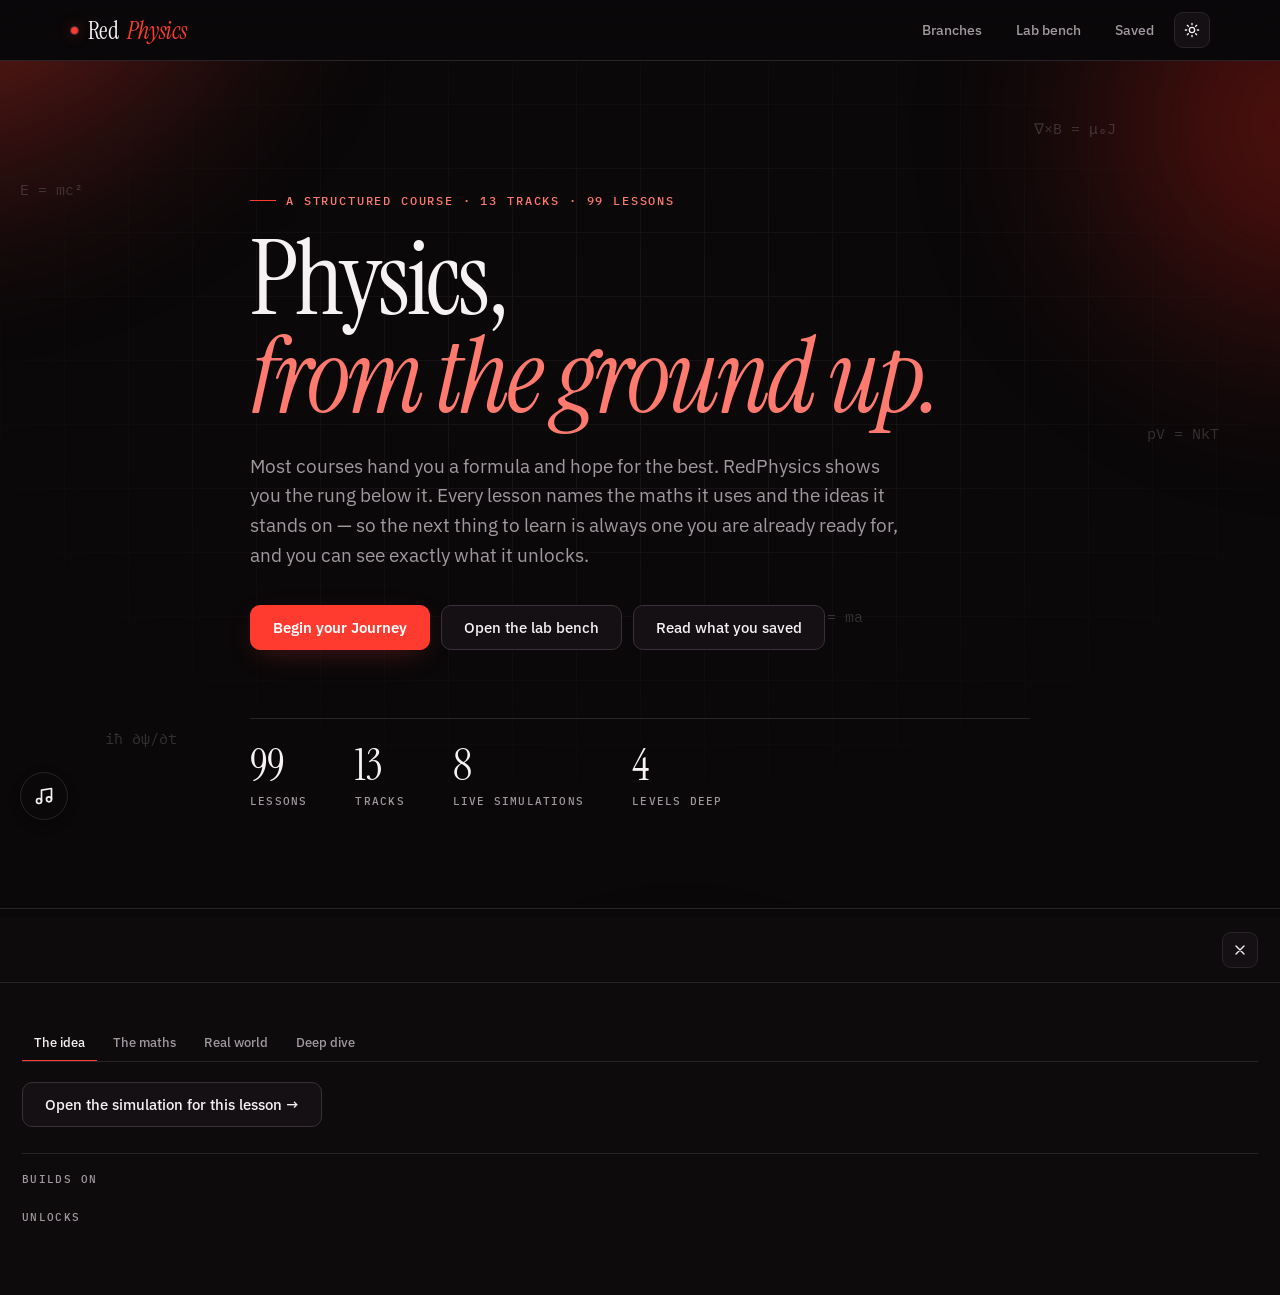
==== commit 9df3c859: "Update index.html" ====
--- a/index.html
+++ b/index.html
@@ -25,9 +25,6 @@
       <button class="iconbtn" id="themeBtn" type="button" aria-label="Toggle colour theme">
         <svg width="16" height="16" viewBox="0 0 24 24" fill="none" stroke="currentColor" stroke-width="2" stroke-linecap="round"><circle cx="12" cy="12" r="4"/><path d="M12 2v2M12 20v2M2 12h2M20 12h2M5 5l1.5 1.5M17.5 17.5L19 19M19 5l-1.5 1.5M6.5 17.5L5 19"/></svg>
       </button>
-      <button class="iconbtn" id="bgmBtn" type="button" aria-label="Toggle music" aria-pressed="false">
-        <svg width="16" height="16" viewBox="0 0 24 24" fill="none" stroke="currentColor" stroke-width="2" stroke-linecap="round" stroke-linejoin="round"><path d="M9 18V5l12-2v13"/><circle cx="6" cy="18" r="3"/><circle cx="18" cy="16" r="3"/></svg>
-      </button>
     </nav>
   </div>
   <div class="scrollbar" id="scrollbar"></div>
@@ -138,6 +135,20 @@
     <button class="btn" id="drDone" type="button">Mark as learned</button>
   </div>
 </aside>
+
+<!-- Mobile Bottom Navbar -->
+<nav class="mobile-nav">
+  <a href="index.html" class="mnav-btn"><svg width="20" height="20" viewBox="0 0 24 24" fill="none" stroke="currentColor" stroke-width="2"><path d="M3 9l9-7 9 7v11a2 2 0 0 1-2 2H5a2 2 0 0 1-2-2z"/></svg><span>Home</span></a>
+  <a href="branches.html" class="mnav-btn"><svg width="20" height="20" viewBox="0 0 24 24" fill="none" stroke="currentColor" stroke-width="2"><circle cx="12" cy="12" r="10"/><path d="M12 2a15.3 15.3 0 0 1 4 10 15.3 15.3 0 0 1-4 10 15.3 15.3 0 0 1-4-10 15.3 15.3 0 0 1 4-10z"/><path d="M2 12h20"/></svg><span>Branches</span></a>
+  <a href="lab.html" class="mnav-btn"><svg width="20" height="20" viewBox="0 0 24 24" fill="none" stroke="currentColor" stroke-width="2"><path d="M10 2v7.31M14 2v7.31M8.5 2h7M14 9.3a6.5 6.5 0 1 1-4 0V2h4v7.3z"/></svg><span>Lab</span></a>
+  <button class="mnav-btn" id="mnavSaved"><svg width="20" height="20" viewBox="0 0 24 24" fill="none" stroke="currentColor" stroke-width="2"><path d="M19 21l-7-5-7 5V5a2 2 0 0 1 2-2h10a2 2 0 0 1 2 2z"/></svg><span>Saved</span></button>
+</nav>
+
+<!-- Floating Music Button -->
+<button class="fab-music" id="bgmBtn" type="button" aria-label="Toggle music" aria-pressed="false">
+  <svg width="20" height="20" viewBox="0 0 24 24" fill="none" stroke="currentColor" stroke-width="2" stroke-linecap="round" stroke-linejoin="round"><path d="M9 18V5l12-2v13"/><circle cx="6" cy="18" r="3"/><circle cx="18" cy="16" r="3"/></svg>
+</button>
+
 <!-- js/core -->
 <script src="js/core/registry.js"></script>
 <script src="js/core/util.js"></script>
--- a/style.css
+++ b/style.css
@@ -362,3 +362,88 @@
 @media (hover:none){
   .node:hover .card,.btn:hover,.tab:hover{transform:none}
 }
+
+@media (max-width:640px){
+  .hdr-in{height:auto;min-height:56px;padding-block:8px;gap:8px}
+  .hdr .brand{flex:0 0 auto;font-size:20px}
+  .hdr nav{flex:1 1 auto;flex-wrap:wrap;justify-content:flex-end;min-width:0;gap:4px}
+  .hdr .nbtn{padding:6px 8px;font-size:12px}
+  .hdr .iconbtn{width:34px;height:34px}
+}
+@media (max-width:420px){
+  .hdr .nbtn[href="lab.html"]{display:none}      /* index */
+  .bpage .hdr .nbtn[href="index.html"]{display:none} /* branches */
+}
+
+/* =========================================
+   MOBILE NAV & FAB
+   ========================================= */
+.mobile-nav {
+  display: none; /* Hidden on desktop */
+}
+
+.fab-music {
+  position: fixed;
+  bottom: 80px; /* Sits above the navbar */
+  left: 20px;
+  width: 48px;
+  height: 48px;
+  border-radius: 50%;
+  background: var(--card);
+  border: 1px solid var(--line);
+  color: var(--text);
+  display: flex;
+  align-items: center;
+  justify-content: center;
+  z-index: 1000;
+  box-shadow: 0 4px 12px rgba(0,0,0,0.3);
+  transition: transform 0.2s, background 0.2s;
+}
+.fab-music:active { transform: scale(0.9); }
+.fab-music[aria-pressed="true"] {
+  background: var(--red);
+  color: #fff;
+  border-color: var(--red);
+}
+
+@media (max-width: 768px) {
+  body { padding-bottom: 72px; } /* Prevent content from hiding behind navbar */
+  .hdr nav .nbtn { display: none; } /* Hide text links in top header */
+  .hdr nav #themeBtn { display: flex; }
+  
+  .mobile-nav {
+    display: flex;
+    position: fixed;
+    bottom: 0;
+    left: 0;
+    right: 0;
+    height: 64px;
+    background: rgba(10, 8, 9, 0.85);
+    backdrop-filter: blur(12px);
+    -webkit-backdrop-filter: blur(12px);
+    border-top: 1px solid var(--line);
+    z-index: 1000;
+    justify-content: space-around;
+    align-items: center;
+    padding-bottom: env(safe-area-inset-bottom);
+  }
+  
+  .mnav-btn {
+    display: flex;
+    flex-direction: column;
+    align-items: center;
+    justify-content: center;
+    gap: 4px;
+    color: var(--dim);
+    text-decoration: none;
+    font-size: 10px;
+    font-family: var(--mono);
+    background: none;
+    border: none;
+    padding: 8px 12px;
+    transition: color 0.2s;
+  }
+  .mnav-btn.on, .mnav-btn:active {
+    color: var(--red);
+  }
+}
